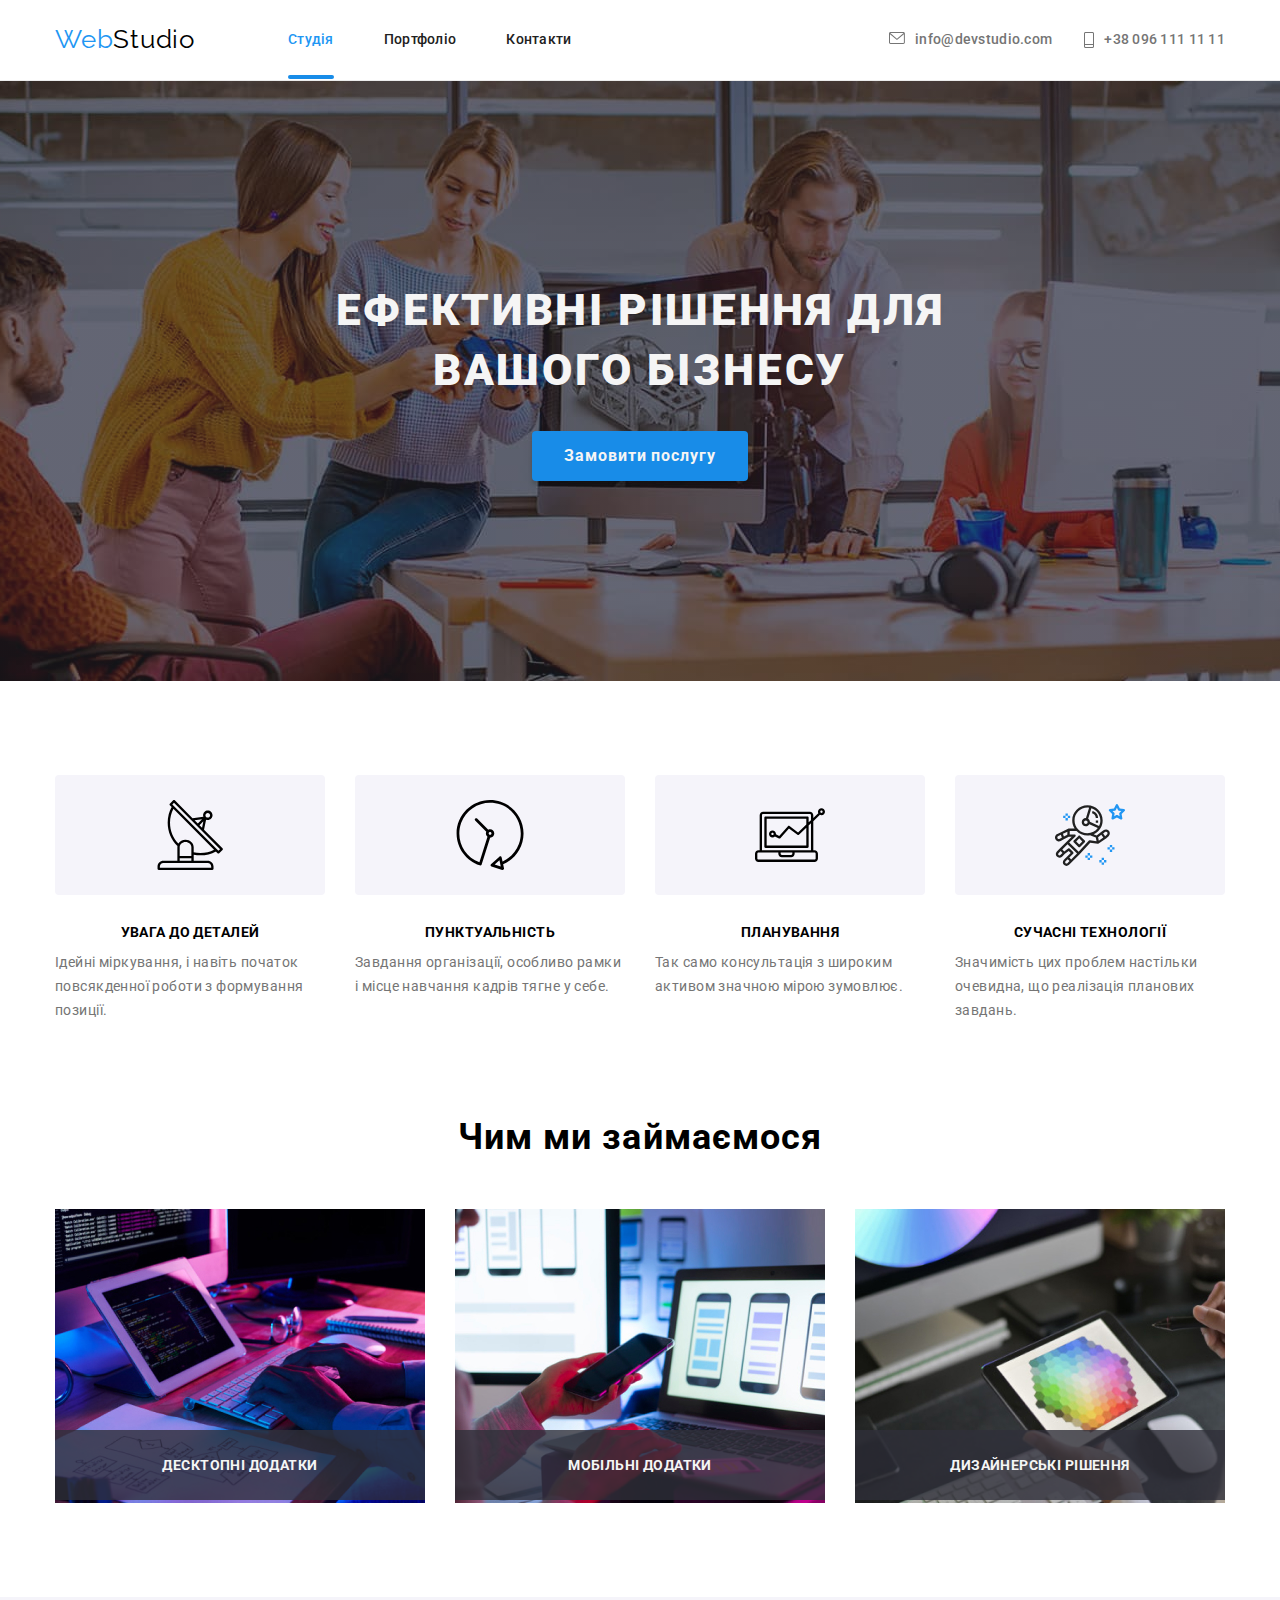
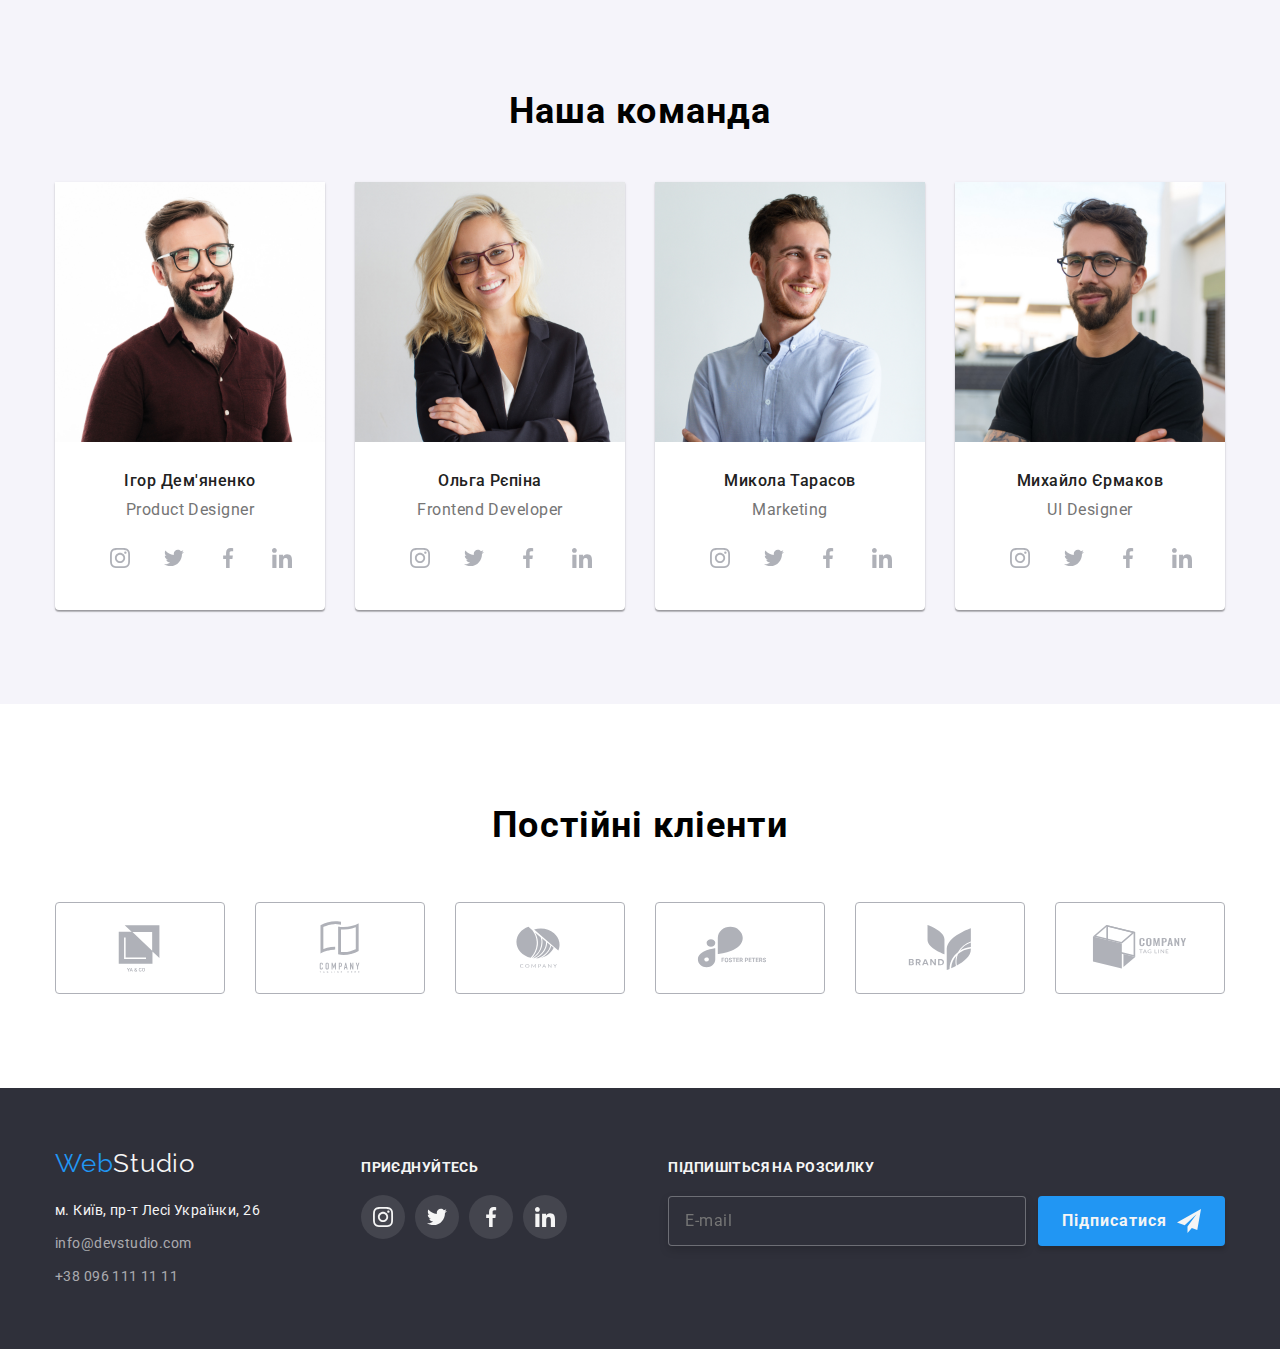
==== index.html @ 47a440df "6" ====
<!DOCTYPE html>
<html lang="en">
  <head>
    <meta charset="UTF-8"/>
    <meta http-equiv="X-UA-Compatible" content="IE=edge" />
    <meta name="viewport" content="width=device-width, initial-scale=1.0" />
    <title>Головна</title>
    <link rel="preconnect" href="https://fonts.googleapis.com" />
    <link rel="preconnect" href="https://fonts.gstatic.com" crossorigin />
    <link
      href="https://fonts.googleapis.com/css2?family=Raleway:wght@700&family=Roboto:wght@400;500;700;900&display=swap"
      rel="stylesheet"
    />
    <link
      rel="stylesheet"
      href="https://cdnjs.cloudflare.com/ajax/libs/modern-normalize/1.1.0/modern-normalize.min.css"
      integrity="sha512-wpPYUAdjBVSE4KJnH1VR1HeZfpl1ub8YT/NKx4PuQ5NmX2tKuGu6U/JRp5y+Y8XG2tV+wKQpNHVUX03MfMFn9Q=="
      crossorigin="anonymous"
      referrerpolicy="no-referrer"
    />
    <link rel="stylesheet" href="./css/main.min.css" />
  </head>
  <body>
    <!--Шапка сайта-->
    <header class="border">
      <div class="container page-header">
        <a href="#" class="logo">
          Web<span class="logo__span">Studio</span></a>          
        <!-- <nav>-->
          <ul class="site-nav">
            <li class="site-nav__item">
              <a class="site-nav__link site-nav__link--current" href="#">Студія</a>
            </li>
            <li class="site-nav__item">
              <a class="site-nav__link" href="./portfolio.html">Портфоліо</a>
            </li>
            <li class="site-nav__item">
              <a class="site-nav__link" href="#">Контакти</a></li>
          </ul>
        </nav> 
        <ul class="top-address">
          <li class="top-address__item ">
            <a class="top-address__link" href="mailto:info@devstudio.com">
              <svg class="top-icon" width="16" height="12">
                <use href="./img/symbol-defs.svg#icon-posht-icon"></use>
              </svg>
              info@devstudio.com</a
            >
          </li>
          <li class="top-address__item">
            <a class="top-address__link" href="tel:+380961111111">
              <svg class="top-icon" width="10" height="16">
                <use href="./img/symbol-defs.svg#icon-tel-icon"></use>
                </svg
              >+38 096 111 11 11</a>
          </li>
        </ul>
        <button type="button" class="menu-open-btn"
        data-menu-open>
          <svg class="mob__icon-open " width="40" height="40"> 
            <use  href="/img/symbol-defs.svg#icon-menu">              
            </use>            
          </svg>
        </button> 
      </div>      
        <div class="mob-menu visually-hidden" data-menu>
          <div class="container">
          <button type="button" class="menu-cross-btn" data-menu-close>
            <svg class="mob__icon-cross" width="40" height="40">
            <use href="/img/symbol-defs.svg#icon-cross">
              </use>
            </svg>
          </button>          
          <div class="mob-menu-top">
          <ul class="mob-menu__list">
            <li class="mob-menu__item">
              <a class="mob-menu__link" href="./index.html">Студія</a>
            </li>
            <li class="mob-menu__item">
              <a class="mob-menu__link" href="./portfolio.html">Портфоліо</a>
            </li>
            <li class="mob-menu__item">
              <a class="mob-menu__link" href="#">Контакти</a>
            </li>
          </ul>
          </div>
          <div class="mob-menu-bottom">
            <ul class="mob-contact">
            <li class="mob-menu__item">
              <a class="mob-menu__link mob-menu__link--accent" href="tel:+380961111111">+38 096 111 11 11</a>
            </li>
            <li class="mob-menu__item ">
              <a class="mob-menu__link mob-menu__link--smoll " href="mailto:info@devstudio.com">
                info@devstudio.com</a>
            </li>
          </ul>               
          <ul class="mob-soc">
            <li class="mob-soc__item">
              <a href="#" class="mob-soc__link">Instagram</a>
            </li>
            <li class="mob-soc__item">
              <a href="#" class="mob-soc__link">Twitter</a>
            </li>
            <li class="mob-soc__item">
              <a href="#" class="mob-soc__link">Facebook</a>
            </li>
            <li class="mob-soc__item">
              <a href="#" class="mob-soc__link">Linkedin</a>
            </li>
          </ul>
        </div> 
        </div>
      </div>      
    </header>
    <main>
      <!--Герой-->
      <section class="hero overlay">
        <!-- <div class="container"> -->
          <h1 class="hero__title">
            Ефективні рішення для <br />
            вашого бізнесу
          </h1>
          <button class="hero__btn" type="button" data-modal-open>
            Замовити послугу
          </button>
          <div class="backdrop is-hidden " data-modal>
            <div class="modal">
              <button class="modal__btn-close" data-modal-close>
                <svg class="modal__icon-close" width="18" height="18">
                  <use href="./img/symbol-defs.svg#icon-close"></use>
                </svg>
              </button>              
              <form class="form-order">
                <p class="form-order__text">Залиште свої дані, ми вам передзвонимо</p>
                  <div class="form-field"> 
                    <label for="name" class="form-field__label">Ім'я</label>
                    <div class="box-input">
                      <input type="text" class="form-field__input" name="name" id="name">
                      <svg class="form-field__icon" width="18" height="18">
                        <use href="./img/symbol-defs.svg#icon-person"></use>
                      </svg>
                    </div>
                  </div>
                  <div class="form-field">
                    <label for="tel" class="form-field__label">Телефон</label>
                    <div class="box-input">
                      <input type="text" class="form-field__input" name="tel" id="tel">
                      <svg class="form-field__icon" width="18" height="18">
                        <use href="./img/symbol-defs.svg#icon-phone"></use>
                      </svg>
                    </div>
                  </div>
                  <div class="form-field"> 
                      <label for="email" class="form-field__label">Пошта</label>
                    <div class="box-input">
                      <input type="text" class="form-field__input" name="email" id="email">
                      <svg class="form-field__icon" width="18" height="18">
                        <use href="./img/symbol-defs.svg#icon-email"></use>
                      </svg>
                    </div>
                  </div>
                  <div class="form-field comment">
                    <label for="comment" class="form-field__label">Комента</label>
                    <textarea name="comment" class="form-field__input"  id="comment" placeholder="Введіть текст"></textarea>                  
                  </div>                                             
                    <label class="form-order__checkbox-label">
                    <input type="checkbox" class="form-order__checkbox-input" name="accept" value="Погоджуюсь з розсилкою та приймаю Умови
                      договору"/>
                      <svg class="form-order__checkbox-icon" width="16" height="15">
                        <use href="./img/symbol-defs.svg#icon-check"></use>
                      </svg>
                      Погоджуюсь з розсилкою та приймаю 
                      <span><a class="form-order__terms" href="#">Умови
                        договору</a></span>
                    </label>                               
                    <button class="form-order__accept-btn" type="submit">Відправити</button>                
                
              </form>
             </div>
             </div>            
          <!-- </div>-->
      </section>
      <!--Особливості-->
      <section class="feature">
        <div class="container">
          <h2 class="visually-hidden">Особливості</h2>
          <ul class="feature__list">
            <li class="feature__item">
              <div class="feature-box">
                <svg class="feature__icon">
                  <use href="./img/symbol-defs.svg#icon-antena"></use>
                </svg>
              </div>
              <h3 class="feature__title">УВАГА ДО ДЕТАЛЕЙ</h3>
              <p class="feature__text">
                Ідейні міркування, і навіть початок повсякденної роботи з
                формування позиції.
              </p>
            </li>
            <li class="feature__item">
              <div class="feature-box">
                <svg class="feature__icon">
                  <use href="./img/symbol-defs.svg#icon-time-icon"></use>
                </svg>
              </div>
              <h3 class="feature__title">ПУНКТУАЛЬНІСТЬ</h3>
              <p class="feature__text">
                Завдання організації, особливо рамки і місце навчання кадрів
                тягне у себе.
              </p>
            </li>
            <li class="feature__item">
              <div class="feature-box">
                <svg class="feature__icon">
                  <use href="./img/symbol-defs.svg#icon-diagram-icon"></use>
                </svg>
              </div>
              <h3 class="feature__title">ПЛАНУВАННЯ</h3>
              <p class="feature__text">
                Так само консультація з широким активом значною мірою зумовлює.
              </p>
            </li>
            <li class="feature__item">
              <div class="feature-box">
                <svg class="feature__icon">
                  <use href="./img/symbol-defs.svg#icon-astronaut-icon"></use>
                </svg>
              </div>
              <h3 class="feature__title">СУЧАСНІ ТЕХНОЛОГІЇ</h3>
              <p class="feature__text">
                Значимість цих проблем настільки очевидна, що реалізація
                планових завдань.
              </p>
            </li>
          </ul>
        </div>
      </section>
      <!--Чим займаемося-->
      <section class="section">
        <div class="container">
          <h2 class="section__title">Чим ми займаємося</h2>
          <ul class="section__list">
            <li class="section__item">
              <a class="section__link" href="#">
                <img                  
                  src="./img/close-up.jpg"
                  alt="close-up"
                  width="370"
                />
                <p class="section__text">Десктопні додатки</p>
              </a>
            </li>
            <li class="section__item">
              <a class="section__link" href="#">
                <img
                  src="./img/web-ui-designers.jpg"
                  alt="web-ui-designers"
                  width="370"
                />
                <p class="section__text">Мобільні додатки</p>
              </a>
            </li>
            <li class="section__item">
              <a class="section__link" href="#">
                <img src="./img/artist-web.jpg" alt="artist-web" width="370" />
                <p class="section__text">Дизайнерські рішення</p>
              </a>
            </li>
          </ul>
        </div>
      </section>
      <!--Наша команда-->
      <section class="commands"> 
        <div class="container">
          <h2 class="commands__title">Наша команда</h2>
          <ul class="commands__list">
            <li class="command__items">
              <picture>
                <source
                srcset="./img/1200/photo-igor.jpg 1x,
              ./img/1200/igor1200-2x.jpg 2x"
              media="(min-width: 1200px)"
                />
                <source
                srcset="./img/768/igor768.jpg 1x,
              ./img/768/igor768-2x.jpg 2x"
              media="(min-width:768px)"
                />
                <source
                srcset="./img/480/igor480.jpg 1x,
              ./img/480/igor480-2x.jpg 2x"
              media="(min-width:480px)"
                />
            <img  
            src="./img/1200/photo-igor.jpg" 
                          alt="photo-igor" 
                          width="450" />
              </picture>              
              <h3 class="command__name">Ігор Дем'яненко</h3>
              <p class="command__profession">Product Designer</p>
              <ul class="command__list">
                <li class="command__item">
                  <a href="#" class="command__link">
                    <svg class="command__icon" width="20" height="20">
                      <use href="./img/symbol-defs.svg#icon-instagram"></use>
                    </svg>
                  </a>
                </li>
                <li class="command__item">
                  <a href="#" class="command__link">
                    <svg class="command__icon" width="20" height="20">
                      <use href="./img/symbol-defs.svg#icon-twitter"></use>
                    </svg>
                  </a>
                </li>
                <li class="command__item">
                  <a href="#" class="command__link">
                    <svg class="command__icon" width="20" height="20">
                      <use href="./img/symbol-defs.svg#icon-facebook"></use>
                    </svg>
                  </a>
                </li>
                <li class="command__item">
                  <a href="#" class="command__link">
                    <svg class="command__icon" width="20" height="20">
                      <use href="./img/symbol-defs.svg#icon-linkedin"></use>
                    </svg>
                  </a>
                </li>
              </ul>
            </li>
            <li class="command__items">
              <picture>
                <source 
                srcset="./img/1200/photo-olga.jpg 1x,
                            ./img/1200/olga1200-2x.jpg 2x" media="(min-width:1200px)" />
                <source srcset="./img/768/olga768.jpg 1x,
                            ./img/768/olga768-2x.jpg 2x" media="(min-width:768px)" />
                <source srcset="./img/480/olga480.jpg 1x,
                            ./img/480/olga480-2x.jpg 2x" media="(min-width:480px)" />
                <img        
                src="./img/1200/photo-olga.jpg" 
                            alt="photo-olga"
                  width="450" />
              </picture>              
              <h3 class="command__name">Ольга Рєпіна</h3>
              <p class="command__profession">Frontend Developer</p>
              <ul class="command__list">
                <li class="command__item">
                  <a href="#" class="command__link">
                    <svg class="command__icon" width="20" height="20">
                      <use href="./img/symbol-defs.svg#icon-instagram"></use>
                    </svg>
                  </a>
                </li>
                <li class="command__item">
                  <a href="#" class="command__link">
                    <svg class="command__icon" width="20" height="20">
                      <use href="./img/symbol-defs.svg#icon-twitter"></use>
                    </svg>
                  </a>
                </li>
                <li class="command__item">
                  <a href="#" class="command__link">
                    <svg class="command__icon" width="20" height="20">
                      <use href="./img/symbol-defs.svg#icon-facebook"></use>
                    </svg>
                  </a>
                </li>
                <li class="command__item">
                  <a href="#" class="command__link">
                    <svg class="command__icon" width="20" height="20">
                      <use href="./img/symbol-defs.svg#icon-linkedin"></use>
                    </svg>
                  </a>
                </li>
              </ul>
            </li>
            <li class="command__items">
              <picture>
                <source srcset="./img/1200/photo-mukola.jpg 1x,
                            ./img/1200/photo-mukola.jpg 2x" media="(min-width:1200px)" />
                <source srcset="./img/768/mikola768.jpg 1x,
                            ./img/768/mikola768-2x.jpg 2x" media="(min-width:768px)" />
                <source srcset="./img/480/mikola480.jpg 1x,
                            ./img/480/mikola480-2x.jpg 2x" media="(min-width:480px)" />
                <img  src="./img/1200/photo-mukola.jpg" 
                      alt="photo-mukola"
                      width="450" />
              </picture>             
              <h3 class="command__name">Микола Тарасов</h3>
              <p class="command__profession">Marketing</p>
              <ul class="command__list">
                <li class="command__item">
                  <a href="#" class="command__link">
                    <svg class="command__icon" width="20" height="20">
                      <use href="./img/symbol-defs.svg#icon-instagram"></use>
                    </svg>
                  </a>
                </li>
                <li class="command__item">
                  <a href="#" class="command__link">
                    <svg class="command__icon" width="20" height="20">
                      <use href="./img/symbol-defs.svg#icon-twitter"></use>
                    </svg>
                  </a>
                </li>
                <li class="command__item">
                  <a href="#" class="command__link">
                    <svg class="command__icon" width="20" height="20">
                      <use href="./img/symbol-defs.svg#icon-facebook"></use>
                    </svg>
                  </a>
                </li>
                <li class="command__item">
                  <a href="#" class="command__link">
                    <svg class="command__icon" width="20" height="20">
                      <use href="./img/symbol-defs.svg#icon-linkedin"></use>
                    </svg>
                  </a>
                </li>
              </ul>
            </li>
            <li class="command__items">
              <picture>
                <source srcset="./img/1200/photo-mihailo.jpg 1x,
                            ./img/1200/photo-mihailo.jpg 2x" media="(min-width:1200px)" />
                <source srcset="./img/768/miha768.jpg 1x,
                            ./img/768/miha768-2x.jpg 2x" media="(min-width:768px)" />
                <source srcset="./img/480/miha480.jpg 1x,
                            ./img/480/miha480-2x.jpg 2x" media="(min-width:480px)" />
                <img     src="./img/1200/photo-mihailo.jpg" 
                        alt="photo-mihailo"
                        width="450" />
              </picture>              
              <h3 class="command__name">Михайло Єрмаков</h3>
              <p class="command__profession">UI Designer</p>
              <ul class="command__list">
                <li class="command__item">
                  <a href="#" class="command__link">
                    <svg class="command__icon" width="20" height="20">
                      <use href="./img/symbol-defs.svg#icon-instagram"></use>
                    </svg>
                  </a>
                </li>
                <li class="command__item">
                  <a href="#" class="command__link">
                    <svg class="command__icon" width="20" height="20">
                      <use href="./img/symbol-defs.svg#icon-twitter"></use>
                    </svg>
                  </a>
                </li>
                <li class="command__item">
                  <a href="#" class="command__link">
                    <svg class="command__icon" width="20" height="20">
                      <use href="./img/symbol-defs.svg#icon-facebook"></use>
                    </svg>
                  </a>
                </li>
                <li class="command__item">
                  <a href="#" class="command__link">
                    <svg class="command__icon" width="20" height="20">
                      <use href="./img/symbol-defs.svg#icon-linkedin"></use>
                    </svg>
                  </a>
                </li>
              </ul>
            </li>
          </ul>
        </div>
      </section>
      <section class="clients"> 
        <h2 class="clients__title">Постійні кліенти</h2>
        <div class="container client__box">
          <ul class="client__list">
            <li class="client__item">
              <a class="client__link" href="#">
                <svg class="client__icon" width="106" height="60">
                  <use href="./img/symbol-defs.svg#icon-yo"></use>
                </svg>
              </a>
            </li>
            <li class="client__item">
              <a class="client__link" href="#">
                <svg class="client__icon" width="106" height="60">
                  <use href="./img/symbol-defs.svg#icon-company"></use>
                </svg>
              </a>
            </li>
            <li class="client__item">
              <a class="client__link" href="#">
                <svg class="client__icon" width="106" height="60">
                  <use href="./img/symbol-defs.svg#icon-comp"></use>
                </svg>
              </a>
            </li>
            <li class="client__item">
              <a class="client__link" href="#">
                <svg class="client__icon" width="106" height="60">
                  <use href="./img/symbol-defs.svg#icon-foster"></use>
                </svg>
              </a>
            </li>
            <li class="client__item">
              <a class="client__link" href="#">
                <svg class="client__icon" width="106" height="60">
                  <use href="./img/symbol-defs.svg#icon-brend"></use>
                </svg>
              </a>
            </li>
            <li class="client__item">
              <a class="client__link" href="#">
                <svg class="client__icon" width="106" height="60">
                  <use href="./img/symbol-defs.svg#icon-tag"></use>
                </svg>
              </a>
            </li>
          </ul>
        </div>
      </section> 
    </main>
    <!--Підвал-->
    <footer class="address-footer">
      <div class="container bottom-box">
        <div class="address-box">
          <a href="#" class="address-footer__logo">
            Web<span class="logo__span logo__span--invers">Studio</span></a
          >
          <address>
            <ul class="address">
              <li class="address__item-text">
                <a
                  class="address__link"
                  target="_blank"
                  href="https://goo.gl/maps/rWDVabsa2ufEebZV9"
                  >м. Київ, пр-т Лесі Українки, 26</a
                >
              </li>
              <li class="address__item">
                <a class="address__link" href="mailto:info@devstudio.com"
                  >info@devstudio.com</a
                >
              </li>
              <li class="address__item">
                <a class="address__link" href="tel:+380961111111">+38 096 111 11 11</a>
              </li>
            </ul>
          </address>
        </div>
        <div class="join">
          <h3 class="join__title">ПРИЄДНУЙТЕСЬ</h3>
          <ul class="join__list">
            <li class="join__item">
              <a href="#" class="join__link">
                <svg class="join__icon" wigth="20" height="20">
                  <use href="./img/symbol-defs.svg#icon-instagram"></use>
                </svg>
              </a>
            </li>
            <li class="join__item">
              <a href="#" class="join__link">
                <svg class="join__icon" wigth="20" height="20">
                  <use href="./img/symbol-defs.svg#icon-twitter"></use>
                </svg>
              </a>
            </li>
            <li class="join__item">
              <a href="#" class="join__link">
                <svg class="join__icon" wigth="20" height="20">
                  <use href="./img/symbol-defs.svg#icon-facebook"></use>
                </svg>
              </a>
            </li>
            <li class="join__item">
              <a href="#" class="join__link">
                <svg class="join__icon" wigth="20" height="20">
                  <use href="./img/symbol-defs.svg#icon-linkedin"></use>
                </svg>
              </a>
            </li>
          </ul>
        </div>
        <div class="subscribe">           
            <p class="subscribe__text">Підпишіться на розсилку</p>
            <form class="subscribe__form">
              <label for="mail"></label>
              <input class="subscribe__input" type="email" name="mail" id="mail" placeholder="E-mail">
              <button class="subscribe__btn-send" type="submit">Підписатися
                <svg class="subscribe__icon-send" wigth="24" height="24">
                  <use href="img/symbol-defs.svg#icon-send"></use>
                </svg>
              </button>            
          </form>
        </div>

      </div>
    </footer>    
    <script src="./js/modal.js"></script>
    <script src="./js/menu.js"></script>
  </body>
</html>
---- css/main.min.css ----
/*! modern-normalize v1.1.0 | MIT License | https://github.com/sindresorhus/modern-normalize */@import"https://fonts.googleapis.com/css2?family=Raleway:wght@700&family=Roboto:wght@400;500;700;900&display=swap";*,::before,::after{-webkit-box-sizing:border-box;box-sizing:border-box}html{line-height:1.15;-webkit-text-size-adjust:100%;-moz-tab-size:4;-o-tab-size:4;tab-size:4}body{margin:0;font-family:"Roboto",sans-serif,Helvetica,Arial,"Apple Color Emoji","Segoe UI Emoji"}hr{height:0;color:inherit}abbr[title]{-webkit-text-decoration:underline dotted;text-decoration:underline dotted}b,strong{font-weight:bolder}code,kbd,samp,pre{font-family:ui-monospace,SFMono-Regular,Consolas,"Liberation Mono",Menlo,monospace;font-size:1em}small{font-size:80%}sub,sup{font-size:75%;line-height:0;position:relative;vertical-align:baseline}sub{bottom:-0.25em}sup{top:-0.5em}table{text-indent:0;border-color:inherit}button,input,optgroup,select,textarea{font-family:inherit;font-size:100%;line-height:1.15;margin:0}button,select{text-transform:none}button,[type=button],[type=reset],[type=submit]{-webkit-appearance:button}::-moz-focus-inner{border-style:none;padding:0}:-moz-focusring{outline:1px dotted ButtonText}:-moz-ui-invalid{box-shadow:none}legend{padding:0}progress{vertical-align:baseline}::-webkit-inner-spin-button,::-webkit-outer-spin-button{height:auto}[type=search]{-webkit-appearance:textfield;outline-offset:-2px}::-webkit-search-decoration{-webkit-appearance:none}::-webkit-file-upload-button{-webkit-appearance:button;font:inherit}summary{display:list-item}h1,h2,h3,h4,h5,h6,p{margin-top:0;margin-bottom:0}a{text-decoration:none;color:currentColor}ul,ol{margin:0;padding-left:0;list-style:none}button{cursor:pointer;border-color:var(--accent-color)}body{font-family:"Roboto",sans-serif;font-style:normal;color:var(--title-text-color)}img{display:block;max-width:100%;margin:auto}address{font-style:normal}.no-scroll{overflow:hidden}.page-header{display:-webkit-box;display:-ms-flexbox;display:flex;-webkit-box-align:center;-ms-flex-align:center;align-items:center}.menu-open-btn{display:block;margin-left:auto;background-color:rgba(0,0,0,0);border:none;background-color:#fff}@media screen and (min-width: 768px)and (max-width: 3000px){.menu-open-btn{position:absolute;white-space:nowrap;width:1px;height:1px;overflow:hidden;border:0;padding:0;clip:rect(0 0 0 0);-webkit-clip-path:inset(50%);clip-path:inset(50%);margin:-1px}}.mob-menu{position:fixed;top:0;background-color:#f5f5f5;width:100vw;height:100vh;z-index:1;padding-top:10px;padding-bottom:10px}.mob-menu>.container{height:100%;display:-webkit-box;display:-ms-flexbox;display:flex;-webkit-box-orient:vertical;-webkit-box-direction:normal;-ms-flex-direction:column;flex-direction:column;-webkit-box-pack:justify;-ms-flex-pack:justify;justify-content:space-between;overflow:auto}@media screen and (min-width: 767px){.mob-menu{display:none}}.menu-open-btn{display:block;background-color:#fff}.menu-open-btn:hover,.menu-open-btn:focus{border-color:#f5f5f5;-webkit-transition:opacity backgraund-color 250ms cubic-bezier(0.4, 0, 0.2, 1);transition:opacity backgraund-color 250ms cubic-bezier(0.4, 0, 0.2, 1)}.mob__icon-open{fill:#212121}.menu-cross-btn{display:block;margin-left:auto;background-color:rgba(0,0,0,0);border:none}.menu-cross-btn:hover,.menu-cross-btn:focus{border-color:#2196f3;-webkit-transition:250ms cubic-bezier(0.4, 0, 0.2, 1);transition:250ms cubic-bezier(0.4, 0, 0.2, 1)}.menu-cross-btn:hover .mob__icon-cross,.menu-cross-btn:focus .mob__icon-cross{fill:#2196f3;-webkit-transition:250ms cubic-bezier(0.4, 0, 0.2, 1);transition:250ms cubic-bezier(0.4, 0, 0.2, 1)}.mob__icon-cross{fill:#212121}.mob-menu__list{padding-left:25px}.mob-menu__item:not(:last-child){margin-bottom:32px}.mob-menu__link{font-weight:700;font-size:40px;line-height:1.17;letter-spacing:.02em;color:#212121;-webkit-transition:250ms cubic-bezier(0.4, 0, 0.2, 1);transition:250ms cubic-bezier(0.4, 0, 0.2, 1)}.mob-menu__link:hover,.mob-menu__link:focus{color:#2196f3;-webkit-transition:250ms cubic-bezier(0.4, 0, 0.2, 1);transition:250ms cubic-bezier(0.4, 0, 0.2, 1)}.mob-menu__link--accent{font-weight:normal;color:#2196f3}.mob-menu__link--smoll{font-size:24px;line-height:1.16;letter-spacing:.02em;color:#757575}.mob-contact{padding-left:25px}.mob-soc{display:-webkit-box;display:-ms-flexbox;display:flex;-webkit-box-pack:start;-ms-flex-pack:start;justify-content:start;padding-top:64px;padding-left:25px}.mob-soc__item:not(:last-child){padding-right:10px;border-right:1px solid rgba(33,33,33,.2)}.mob-soc__item:not(:first-child){padding-left:10px}.mob-soc__link{position:relative;font-size:18px;line-height:1.22;letter-spacing:.02em;color:#2196f3;-webkit-transition:250ms cubic-bezier(0.4, 0, 0.2, 1);transition:250ms cubic-bezier(0.4, 0, 0.2, 1)}.logo{margin-right:93px;padding-top:24px;padding-bottom:25px;font-family:"Raleway",sans-serif;font-size:26px;line-height:1.19;letter-spacing:.03em;text-decoration:none;color:#2196f3}.logo__span{color:#000}.logo__span--invers{color:#f5f5f5}.site-nav{display:none;margin:0;font-weight:500;font-size:14px;line-height:1.14;letter-spacing:.02em;cursor:pointer}@media screen and (min-width: 768px){.site-nav{display:-webkit-box;display:-ms-flexbox;display:flex}}.site-nav__item:not(:last-child){margin-right:50px}.site-nav,.site-nav__link{text-decoration:none;list-style:none;padding:32px 0;color:#212121}.site-nav:hover,.site-nav:focus,.site-nav__link:hover,.site-nav__link:focus{color:#2196f3}.site-nav__link--current{position:relative;color:#2196f3;-webkit-transition-property:background-color;transition-property:background-color;-webkit-transition-duration:250ms;transition-duration:250ms}.site-nav__link--current::after{content:"";position:absolute;display:block;left:0;bottom:0;width:100%;height:4px;background-size:cover;background-color:#188ce8;border-radius:2px;-webkit-transform:scaleX(1);transform:scaleX(1);-webkit-transition:250ms 250ms cubic-bezier(0.4, 0, 0.2, 1);transition:250ms 250ms cubic-bezier(0.4, 0, 0.2, 1)}.site-nav__link--current:hover::after{-webkit-transform:scaleX(1);transform:scaleX(1)}.top-address{display:none;margin-left:auto;margin-top:0;margin-bottom:0;padding-left:0;-webkit-box-align:center;-ms-flex-align:center;align-items:center;-webkit-box-pack:center;-ms-flex-pack:center;justify-content:center;font-weight:500;font-size:12px;line-height:1.14;letter-spacing:.02em;list-style:none}@media screen and (min-width: 768px){.top-address{display:-webkit-box;display:-ms-flexbox;display:flex;-webkit-box-orient:vertical;-webkit-box-direction:normal;-ms-flex-direction:column;flex-direction:column;-webkit-box-align:stretch;-ms-flex-align:stretch;align-items:stretch;margin-left:auto}}@media screen and (min-width: 1200px){.top-address{-webkit-box-orient:horizontal;-webkit-box-direction:normal;-ms-flex-direction:row;flex-direction:row;font-size:14px}}.top-address__item{padding:32px 0}@media screen and (min-width: 768px){.top-address__item{display:-webkit-box;display:-ms-flexbox;display:flex;padding:10px}}@media screen and (min-width: 1200px){.top-address__item{padding:32px 0}}.top-address__item:not(:last-child){margin-right:50px}@media screen and (min-width: 768px){.top-address__item:not(:last-child){margin:0}}@media screen and (min-width: 1200px){.top-address__item:not(:last-child){margin-right:32px}}.top-address__link{display:-webkit-box;display:-ms-flexbox;display:flex;color:#757575;text-decoration:none;-webkit-transition-property:background-color;transition-property:background-color;-webkit-transition-duration:250ms;transition-duration:250ms}.top-address__link:hover,.top-address__link:focus{color:#2196f3}.top-address__link:hover .top-icon,.top-address__link:focus .top-icon{fill:#2196f3}.top-icon{margin-right:10px;fill:#757575}.container{margin:0 auto;width:100%;padding:0 15px}@media screen and (min-width: 480px){.container{width:480px}}@media screen and (min-width: 768px){.container{width:768px}}@media screen and (min-width: 1200px){.container{width:1200px}}.border{margin:auto;border-bottom:1px solid #ececec}.hero{text-align:center;padding:118px 0;width:100%}@media screen and (min-width: 1200px){.hero{padding:200px 0}}.hero .hero__title{padding:0;margin-bottom:30px;font-weight:900;font-size:26px;line-height:1.61;letter-spacing:.06em;text-transform:uppercase;color:#f5f5f5}@media screen and (min-width: 1200px){.hero .hero__title{font-size:44px;line-height:1.36}}.hero .hero__btn{padding:10px 24px;font-weight:700;font-size:16px;line-height:1.88;text-align:center;letter-spacing:.06em;color:#f5f5f5;border-color:#2196f3;background-color:#188ce8;-webkit-box-shadow:0px 4px 4px rgba(0,0,0,.15);box-shadow:0px 4px 4px rgba(0,0,0,.15);border-radius:4px;border:none;-webkit-transition:background-color 250ms cubic-bezier(0.4, 0, 0.2, 1);transition:background-color 250ms cubic-bezier(0.4, 0, 0.2, 1)}@media screen and (min-width: 1200px){.hero .hero__btn{padding:10px 32px}}.hero .hero__btn:hover,.hero .hero__btn:focus{background-color:#2196f3;-webkit-transition:250ms cubic-bezier(0.4, 0, 0.2, 1);transition:250ms cubic-bezier(0.4, 0, 0.2, 1)}.hero .hero__btn:active{background-color:#f5f5f5;color:#188ce8;-webkit-transition:250ms cubic-bezier(0.4, 0, 0.2, 1);transition:250ms cubic-bezier(0.4, 0, 0.2, 1)}.backdrop{position:fixed;top:0;left:0;width:100%;height:100%;background-color:rgba(0,0,0,.2);opacity:1;-webkit-transition:opacity 250ms cubic-bezier(0.4, 0, 0.2, 1);transition:opacity 250ms cubic-bezier(0.4, 0, 0.2, 1);z-index:1}.backdrop.is-hidden{visibility:visible;opacity:0;pointer-events:none}.backdrop.is-hidden .modal{-webkit-transform:translate(-50%, -50%) scale(0.9);transform:translate(-50%, -50%) scale(0.9)}.modal{position:absolute;display:-webkit-box;display:-ms-flexbox;display:flex;-webkit-box-pack:center;-ms-flex-pack:center;justify-content:center;top:50%;left:50%;min-height:400px;padding:40px;background-color:#fff;-webkit-box-shadow:0px 1px 3px rgba(0,0,0,.12),0px 1px 1px rgba(0,0,0,.14),0px 2px 1px rgba(0,0,0,.2);box-shadow:0px 1px 3px rgba(0,0,0,.12),0px 1px 1px rgba(0,0,0,.14),0px 2px 1px rgba(0,0,0,.2);border-radius:4px;-webkit-transform:translate(-50%, -50%) scale(1);transform:translate(-50%, -50%) scale(1);-webkit-transition:250ms cubic-bezier(0.4, 0, 0.2, 1);transition:250ms cubic-bezier(0.4, 0, 0.2, 1)}.modal__btn-close{position:absolute;top:0;right:0;display:-webkit-box;display:-ms-flexbox;display:flex;-webkit-box-align:center;-ms-flex-align:center;align-items:center;width:30px;height:30px;margin:8px;background-color:#fff;border:1px solid rgba(0,0,0,.1);border-radius:50%;-webkit-transition:250ms cubic-bezier(0.4, 0, 0.2, 1);transition:250ms cubic-bezier(0.4, 0, 0.2, 1)}.modal__btn-close:hover,.modal__btn-close:focus{border-color:#2196f3;-webkit-transition:opacity background-color 250ms cubic-bezier(0.4, 0, 0.2, 1);transition:opacity background-color 250ms cubic-bezier(0.4, 0, 0.2, 1)}.modal__btn-close:hover .modal__icon-close,.modal__btn-close:focus .modal__icon-close{fill:#2196f3;-webkit-transition:250ms cubic-bezier(0.4, 0, 0.2, 1);transition:250ms cubic-bezier(0.4, 0, 0.2, 1)}.modal__icon-close{fill:#212121}.overlay{max-width:1600px;height:400px;margin-left:auto;margin-right:auto;content:"";background-image:-webkit-gradient(linear, left top, left bottom, from(rgba(47, 48, 58, 0.4)), to(rgba(47, 48, 58, 0.4))),url(../img/480/overlay480.jpg);background-image:linear-gradient(rgba(47, 48, 58, 0.4), rgba(47, 48, 58, 0.4)),url(../img/480/overlay480.jpg);background-repeat:no-repeat;background-size:cover;background-position:center}@media(min-device-pixel-ratio: 2),(-webkit-min-device-pixel-ratio: 2),(min-resolution: 192dpi),(min-resolution: 2dppx){.overlay{background-image:-webkit-gradient(linear, left top, left bottom, from(rgba(47, 48, 58, 0.4)), to(rgba(47, 48, 58, 0.4))),url(../img/480/overlay480-2x.jpg);background-image:linear-gradient(rgba(47, 48, 58, 0.4), rgba(47, 48, 58, 0.4)),url(../img/480/overlay480-2x.jpg)}}@media screen and (min-width: 768px){.overlay{background-image:-webkit-gradient(linear, left top, left bottom, from(rgba(47, 48, 58, 0.4)), to(rgba(47, 48, 58, 0.4))),url(../img/768/overlay768.jpg);background-image:linear-gradient(rgba(47, 48, 58, 0.4), rgba(47, 48, 58, 0.4)),url(../img/768/overlay768.jpg)}}@media screen and (min-width: 768px)and (min-device-pixel-ratio: 2),screen and (min-width: 768px)and (-webkit-min-device-pixel-ratio: 2),screen and (min-width: 768px)and (min-resolution: 192dpi),screen and (min-width: 768px)and (min-resolution: 2dppx){.overlay{background-image:-webkit-gradient(linear, left top, left bottom, from(rgba(47, 48, 58, 0.4)), to(rgba(47, 48, 58, 0.4))),url(../img/768/overlay768-2x.jpg);background-image:linear-gradient(rgba(47, 48, 58, 0.4), rgba(47, 48, 58, 0.4)),url(../img/768/overlay768-2x.jpg)}}@media screen and (min-width: 1200px){.overlay{height:600px;background-image:-webkit-gradient(linear, left top, left bottom, from(rgba(47, 48, 58, 0.4)), to(rgba(47, 48, 58, 0.4))),url(../img/1200/overlay.jpg);background-image:linear-gradient(rgba(47, 48, 58, 0.4), rgba(47, 48, 58, 0.4)),url(../img/1200/overlay.jpg)}}@media screen and (min-width: 1200px)and (min-device-pixel-ratio: 2),screen and (min-width: 1200px)and (-webkit-min-device-pixel-ratio: 2),screen and (min-width: 1200px)and (min-resolution: 192dpi),screen and (min-width: 1200px)and (min-resolution: 2dppx){.overlay{background-image:-webkit-gradient(linear, left top, left bottom, from(rgba(47, 48, 58, 0.4)), to(rgba(47, 48, 58, 0.4))),url(../img/1200/overlay2x.jpg);background-image:linear-gradient(rgba(47, 48, 58, 0.4), rgba(47, 48, 58, 0.4)),url(../img/1200/overlay2x.jpg)}}.form-order{min-width:370px}@media screen and (min-width: 1200px){.form-order{width:448px}}.form-order__text{font-weight:700;font-size:20px;line-height:1.15;text-align:center;letter-spacing:.03em;padding-bottom:12px;color:#212121}.form-field{display:-webkit-box;display:-ms-flexbox;display:flex;-webkit-box-orient:vertical;-webkit-box-direction:normal;-ms-flex-direction:column;flex-direction:column;-webkit-box-align:start;-ms-flex-align:start;align-items:start;margin-bottom:10px}.form-field::-webkit-input-placeholder{font-weight:400;font-size:12px;line-height:1.16;letter-spacing:.01em;color:rgba(117,117,117,.5)}.form-field::-moz-placeholder{font-weight:400;font-size:12px;line-height:1.16;letter-spacing:.01em;color:rgba(117,117,117,.5)}.form-field:-ms-input-placeholder{font-weight:400;font-size:12px;line-height:1.16;letter-spacing:.01em;color:rgba(117,117,117,.5)}.form-field::-ms-input-placeholder{font-weight:400;font-size:12px;line-height:1.16;letter-spacing:.01em;color:rgba(117,117,117,.5)}.form-field::placeholder{font-weight:400;font-size:12px;line-height:1.16;letter-spacing:.01em;color:rgba(117,117,117,.5)}.form-field__label{font-weight:400;font-size:12px;line-height:1.16;letter-spacing:.01em;margin-bottom:4px;color:#757575}.box-input{position:relative;width:100%}.form-field__input{min-width:370px;height:40px;padding-left:42px;outline:none;border:1px solid rgba(33,33,33,.2);border-radius:4px;color:#212121}@media screen and (min-width: 1200px){.form-field__input{min-width:448px}}.form-field__input:last-child{padding-left:16px;padding-top:12px}.form-field__input:focus,.form-field__input:hover{border-color:#188ce8;-webkit-transition:250ms cubic-bezier(0.4, 0, 0.2, 1);transition:250ms cubic-bezier(0.4, 0, 0.2, 1)}.form-field__icon{position:absolute;top:20%;left:12px;display:inline-block;-webkit-transform:translateY(20%);transform:translateY(20%)}.form-field__input:focus~.form-field__icon{fill:#2196f3}.comment{margin-bottom:20px}.comment textarea{min-width:370px;height:120px;border:1px solid rgba(33,33,33,.2);border-radius:4px;resize:none}@media screen and (min-width: 1200px){.comment textarea{min-width:448px}}.comment ::-webkit-input-placeholder{font-size:14px;line-height:1.17}.comment ::-moz-placeholder{font-size:14px;line-height:1.17}.comment :-ms-input-placeholder{font-size:14px;line-height:1.17}.comment ::-ms-input-placeholder{font-size:14px;line-height:1.17}.comment ::placeholder{font-size:14px;line-height:1.17}.form-order__checkbox-input{margin-left:12px;-webkit-appearance:none;-moz-appearance:none;appearance:none}.form-order__checkbox-input:checked~.form-order__checkbox-icon{background-color:#188ce8;border-radius:2px;background-image:url(../img/icon-check.svg);background-size:contain;background-repeat:no-repeat;background-position:bottom;background-origin:border-box;fill:#2196f3}.form-order__checkbox-input:focus~.form-order__checkbox-icon,.form-order__checkbox-input:hover~.form-order__checkbox-icon{fill:#2196f3;-webkit-transition:250ms cubic-bezier(0.4, 0, 0.2, 1);transition:250ms cubic-bezier(0.4, 0, 0.2, 1)}.form-order__checkbox-label{font-weight:400;font-size:12px;line-height:1.16;letter-spacing:.03em;color:#757575}@media screen and (min-width: 1200px){.form-order__checkbox-label{font-size:14px;line-height:1.71}}.form-order__accept-btn{min-width:200px;height:50px;font-weight:700;font-size:16px;line-height:1.87;letter-spacing:.06em;margin-top:30px;color:#f5f5f5;background:#188ce8;-webkit-box-shadow:0px 4px 4px rgba(0,0,0,.15);box-shadow:0px 4px 4px rgba(0,0,0,.15);border-radius:4px;border:none}.form-order__accept-btn:hover,.form-order__accept-btn:focus{background-color:#188ce8;-webkit-transition:250ms cubic-bezier(0.4, 0, 0.2, 1);transition:250ms cubic-bezier(0.4, 0, 0.2, 1)}.form-order__terms{text-decoration:underline;text-underline-offset:3px;color:#188ce8}.visually-hidden{position:absolute;white-space:nowrap;width:1px;height:1px;overflow:hidden;border:0;padding:0;clip:rect(0 0 0 0);-webkit-clip-path:inset(50%);clip-path:inset(50%);margin:-1px}.feature{padding:60px 0}@media screen and (min-width: 1200px){.feature{padding-top:94px;padding-bottom:94px}}.feature__list{display:-webkit-box;display:-ms-flexbox;display:flex;-ms-flex-wrap:wrap;flex-wrap:wrap;gap:30px}.feature__item{width:calc((100% - 0px)/1)}@media screen and (min-width: 768px){.feature__item{width:calc((100% - 30px)/2)}}@media screen and (min-width: 1200px){.feature__item{width:calc((100% - 90px)/4)}}.feature-box{display:-webkit-box;display:-ms-flexbox;display:flex;-webkit-box-pack:center;-ms-flex-pack:center;justify-content:center;-webkit-box-align:center;-ms-flex-align:center;align-items:center;height:120px;margin:0;background-color:#f5f4fa;border-radius:4px}.feature__icon{width:70px;height:70px}.feature__title{padding-top:30px;margin-bottom:10px;font-weight:700;font-size:14px;line-height:1.14;letter-spacing:.03em;text-transform:uppercase}@media screen and (min-width: 768px){.feature__title{text-align:center}}.feature__text{font-size:14px;line-height:1.71;letter-spacing:.03em;color:#757575}.section{padding-bottom:94px;padding-top:94px}@media screen and (max-width: 1199px){.section{position:absolute;white-space:nowrap;width:1px;height:1px;overflow:hidden;border:0;padding:0;clip:rect(0 0 0 0);-webkit-clip-path:inset(50%);clip-path:inset(50%);margin:-1px}}@media screen and (min-width: 1200px){.section{padding-top:0}}.section__list{display:-webkit-box;display:-ms-flexbox;display:flex;list-style:none;padding:0}.section__item:not(:last-child){margin-right:30px}.section__link{position:relative;display:block}.section__title{margin-bottom:50px;font-weight:700;font-size:36px;line-height:1.16;text-align:center;letter-spacing:.03em}.section__text{position:absolute;bottom:0;right:0;width:370px;height:70px;padding-top:27px;margin-bottom:3px;font-weight:700;font-size:14px;line-height:16px;text-align:center;letter-spacing:.03em;text-transform:uppercase;background:rgba(47,48,58,.8);color:#f5f5f5}.commands{background:#f5f4fa;padding:60px 0}@media screen and (min-width: 1200px){.commands{padding-bottom:94px;padding-top:94px}}.commands__title{margin-bottom:30px;font-weight:700;font-size:28px;line-height:1.17;text-align:center;letter-spacing:.03em}@media screen and (min-width: 1200px){.commands__title{margin-bottom:50px;font-size:36px;line-height:1.16}}.commands__list{display:-webkit-box;display:-ms-flexbox;display:flex;-ms-flex-wrap:wrap;flex-wrap:wrap;text-align:center;gap:30px}.command__items{background:#fff;-webkit-box-shadow:0px 1px 3px rgba(0,0,0,.12),0px 1px 1px rgba(0,0,0,.14),0px 2px 1px rgba(0,0,0,.2);box-shadow:0px 1px 3px rgba(0,0,0,.12),0px 1px 1px rgba(0,0,0,.14),0px 2px 1px rgba(0,0,0,.2);border-radius:0px 0px 4px 4px;width:calc((100% - 0px)/1)}@media screen and (min-width: 768px){.command__items{width:calc((100% - 30px)/2)}}@media screen and (min-width: 1200px){.command__items{width:calc((100% - 90px)/4)}}.command__list{display:-webkit-box;display:-ms-flexbox;display:flex;-webkit-box-pack:center;-ms-flex-pack:center;justify-content:center;-webkit-box-align:center;-ms-flex-align:center;align-items:center;margin-left:32px;margin-bottom:30px}.command__name{font-weight:500;font-size:16px;line-height:1.18;text-align:center;letter-spacing:.03em;margin-bottom:10px;padding-top:30px;color:#212121}.command__profession{font-size:16px;line-height:1.18;letter-spacing:.03em;text-align:center;margin-bottom:16px;color:#757575}.command__item{background-color:#fff}.command__link{width:44px;height:44px;border-radius:50%;display:-webkit-box;display:-ms-flexbox;display:flex;-webkit-box-align:center;-ms-flex-align:center;align-items:center;-webkit-box-pack:center;-ms-flex-pack:center;justify-content:center;margin-right:10px;color:#afb1b8;-webkit-transition-property:background-color;transition-property:background-color;-webkit-transition-duration:250ms;transition-duration:250ms}.command__link:hover,.command__link:focus{background-color:#2196f3;-webkit-transition:250ms cubic-bezier(0.4, 0, 0.2, 1);transition:250ms cubic-bezier(0.4, 0, 0.2, 1)}.command__link:hover .command__icon,.command__link:focus .command__icon{fill:#f5f5f5;-webkit-transition:250ms cubic-bezier(0.4, 0, 0.2, 1);transition:250ms cubic-bezier(0.4, 0, 0.2, 1)}.command__icon{fill:currentColor}.clients{padding:60px 0}@media screen and (min-width: 1200px){.clients{padding-top:94px;padding-bottom:94px}}.clients__title{font-weight:700;font-size:28px;line-height:1.17;text-align:center;letter-spacing:.03em;padding-bottom:30px}@media screen and (min-width: 1200px){.clients__title{font-size:36px;line-height:1.5;padding-bottom:50px}}.client__list{display:-webkit-box;display:-ms-flexbox;display:flex;-ms-flex-wrap:wrap;flex-wrap:wrap;-webkit-box-pack:center;-ms-flex-pack:center;justify-content:center;-webkit-box-align:center;-ms-flex-align:center;align-items:center;gap:30px}.client__item{height:92px;width:calc((100% - 30px)/2)}@media screen and (min-width: 768px){.client__item{width:calc((100% - 60px)/3);height:92px}}@media screen and (min-width: 1200px){.client__item{width:calc((100% - 150px)/6);height:92px}}.client__link{display:-webkit-box;display:-ms-flexbox;display:flex;-webkit-box-pack:center;-ms-flex-pack:center;justify-content:center;-webkit-box-align:center;-ms-flex-align:center;align-items:center;width:100%;height:100%;border:1px solid #afb1b8;border-radius:4px;-webkit-transition-property:background-color;transition-property:background-color;-webkit-transition-duration:250ms;transition-duration:250ms;min-height:92px}.client__link:hover,.client__link:focus{border:1px solid #2196f3;-webkit-transition:250ms cubic-bezier(0.4, 0, 0.2, 1);transition:250ms cubic-bezier(0.4, 0, 0.2, 1)}.client__link:hover .client__icon,.client__link:focus .client__icon{fill:#2196f3;-webkit-transition:250ms cubic-bezier(0.4, 0, 0.2, 1);transition:250ms cubic-bezier(0.4, 0, 0.2, 1)}.client__icon{fill:#afb1b8}.address-footer{margin:auto;padding:60px 0;background:#2f303a;display:-webkit-box;display:-ms-flexbox;display:flex}.address-box{text-align:center}@media screen and (min-width: 1200px){.address-box{text-align:start}}.address-footer__logo{font-family:"Raleway",sans-serif;font-size:26px;line-height:1.19;letter-spacing:.03em;text-decoration:none;color:#2196f3}.address{padding:0;padding-top:20px;list-style:none}@media screen and (min-width: 1200px){.address{-webkit-box-align:start;-ms-flex-align:start;align-items:start}}.address__item-text,.address__item:not(:last-child){margin-bottom:9px}.address__item-text .address__link{color:#f5f5f5}.address__link{font-style:normal;font-size:14px;line-height:1.71;letter-spacing:.03em;text-decoration:none;color:rgba(255,255,255,.6)}.bottom-box{display:-webkit-box;display:-ms-flexbox;display:flex;-webkit-box-orient:vertical;-webkit-box-direction:normal;-ms-flex-direction:column;flex-direction:column;-webkit-box-align:center;-ms-flex-align:center;align-items:center}@media screen and (min-width: 768px){.bottom-box{-webkit-box-orient:horizontal;-webkit-box-direction:normal;-ms-flex-direction:row;flex-direction:row;-ms-flex-wrap:wrap;flex-wrap:wrap;-webkit-box-align:baseline;-ms-flex-align:baseline;align-items:baseline;-webkit-box-pack:space-evenly;-ms-flex-pack:space-evenly;justify-content:space-evenly}}@media screen and (min-width: 1200px){.bottom-box{-webkit-box-pack:justify;-ms-flex-pack:justify;justify-content:space-between}}.join{margin:60px 0}@media screen and (min-width: 768px){.join{margin:0}}.join__title{margin-bottom:20px;font-weight:700;font-size:14px;line-height:16px;letter-spacing:.03em;text-align:center;text-transform:uppercase;color:#f5f5f5}@media screen and (min-width: 1200px){.join__title{display:-webkit-box;display:-ms-flexbox;display:flex}}.join__list{list-style:none;display:-webkit-box;display:-ms-flexbox;display:flex;padding:0;gap:10px}.join__link{width:44px;height:44px;border-radius:50%;background-color:rgba(255,255,255,.1);display:-webkit-box;display:-ms-flexbox;display:flex;-webkit-box-align:center;-ms-flex-align:center;align-items:center;-webkit-box-pack:center;-ms-flex-pack:center;justify-content:center;color:#f5f5f5;-webkit-transition-property:background-color;transition-property:background-color;-webkit-transition-duration:250ms;transition-duration:250ms}.join__link:hover,.join__link:focus{background-color:#2196f3}.join__icon{fill:currentColor}@media screen and (min-width: 768px){.subscribe{padding-top:60px}}@media screen and (min-width: 1200px){.subscribe{padding:0}}.subscribe__text{margin-bottom:20px;font-weight:700;font-size:14px;line-height:1.14;letter-spacing:.03em;text-align:center;text-transform:uppercase;color:#f5f5f5}@media screen and (min-width: 1200px){.subscribe__text{display:-webkit-box;display:-ms-flexbox;display:flex}}.subscribe__form{display:-webkit-box;display:-ms-flexbox;display:flex;-webkit-box-orient:vertical;-webkit-box-direction:normal;-ms-flex-direction:column;flex-direction:column;-webkit-box-align:center;-ms-flex-align:center;align-items:center}@media screen and (min-width: 1200px){.subscribe__form{-webkit-box-orient:horizontal;-webkit-box-direction:normal;-ms-flex-direction:row;flex-direction:row}}.subscribe__input{-webkit-box-align:center;-ms-flex-align:center;align-items:center;letter-spacing:.03em;width:100%;height:50px;font-weight:400;font-size:1.25;line-height:20px;padding-left:16px;background-color:#2f303a;color:rgba(255,255,255,.6);border:1px solid rgba(255,255,255,.3);-webkit-filter:drop-shadow(0px 4px 4px rgba(0, 0, 0, 0.15));filter:drop-shadow(0px 4px 4px rgba(0, 0, 0, 0.15));border-radius:4px}@media screen and (min-width: 480px){.subscribe__input{min-width:450px}}@media screen and (min-width: 1200px){.subscribe__input{min-width:358px;margin-right:12px}}.subscribe__btn-send{display:-webkit-box;display:-ms-flexbox;display:flex;-webkit-box-align:center;-ms-flex-align:center;align-items:center;-webkit-box-pack:center;-ms-flex-pack:center;justify-content:center;margin-top:20px;height:50px;font-weight:700;font-size:1.14;line-height:30px;letter-spacing:.06em;background-color:#2196f3;-webkit-box-shadow:0px 4px 4px rgba(0,0,0,.15);box-shadow:0px 4px 4px rgba(0,0,0,.15);border-radius:4px;color:#f5f5f5;border:none;padding:0 24px}@media screen and (min-width: 1200px){.subscribe__btn-send{padding:0 24px;margin-top:0}}.subscribe__btn-send:hover,.subscribe__btn-send:focus{background-color:#188ce8;-webkit-transition:250ms cubic-bezier(0.4, 0, 0.2, 1);transition:250ms cubic-bezier(0.4, 0, 0.2, 1)}.subscribe__icon-send{width:24px;height:24px;margin-left:10px;fill:#f5f5f5}.filter{padding-top:94px;padding-bottom:94px}.filter .list{display:-webkit-box;display:-ms-flexbox;display:flex;-webkit-box-pack:center;-ms-flex-pack:center;justify-content:center;margin-bottom:50px}.filter .list .item{padding:6px 22px;border:none;font-family:"Roboto",sans-serif;font-weight:500;font-size:16px;line-height:1.62;letter-spacing:.03em;background:#f5f4fa;border-radius:4px;-webkit-transition-property:background-color;transition-property:background-color;-webkit-transition-duration:250ms;transition-duration:250ms}.filter .list .items:not(:last-child){margin-right:8px}.list .item.current{border:none;padding:6px 25px;-webkit-box-shadow:0px 3px 1px rgba(0,0,0,.1),0px 1px 2px rgba(0,0,0,.08),0px 2px 2px rgba(0,0,0,.12);box-shadow:0px 3px 1px rgba(0,0,0,.1),0px 1px 2px rgba(0,0,0,.08),0px 2px 2px rgba(0,0,0,.12);border-radius:4px;background-color:#2196f3;color:#fff}.list .item:hover,.list .item:focus{background-color:#2196f3;color:#f5f5f5;-webkit-transition:250ms cubic-bezier(0.4, 0, 0.2, 1);transition:250ms cubic-bezier(0.4, 0, 0.2, 1)}.gallery-list{display:-webkit-box;display:-ms-flexbox;display:flex;-ms-flex-wrap:wrap;flex-wrap:wrap}.gallery-list .item{min-width:370px;margin-bottom:30px;margin-right:30px;background:#fff}.gallery-list .item:hover{-webkit-box-shadow:0px 1px 1px rgba(0,0,0,.12),0px 4px 4px rgba(0,0,0,.06),1px 4px 6px rgba(0,0,0,.16);box-shadow:0px 1px 1px rgba(0,0,0,.12),0px 4px 4px rgba(0,0,0,.06),1px 4px 6px rgba(0,0,0,.16);-webkit-transition:250ms cubic-bezier(0.4, 0, 0.2, 1);transition:250ms cubic-bezier(0.4, 0, 0.2, 1)}.gallery-list .item:nth-child(3n){margin-right:0px}.gallery-list .item:nth-last-child(-n+3){margin-bottom:0px}.card-text{width:370px;padding:20px 24px;border:1px solid #eee;border-top:none}.card-text .title{font-family:"Roboto",sans-serif;font-weight:700;font-size:18px;line-height:2;letter-spacing:.06em;color:#212121}.card-text .text{margin-top:4px;font-size:16px;line-height:1.88;letter-spacing:.03em;color:#757575}.overlay-text{display:-webkit-box;display:-ms-flexbox;display:flex;-webkit-box-pack:center;-ms-flex-pack:center;justify-content:center;-webkit-box-align:center;-ms-flex-align:center;align-items:center;padding:63px 24px;font-weight:400;font-size:18px;line-height:1.5;letter-spacing:.03em;color:#fff}.overlay-box{position:absolute;display:block;top:0;left:0;width:100%;height:100%;background:rgba(33,150,243,.9);-webkit-transform:translateY(101%);transform:translateY(101%);-webkit-transition:-webkit-transform 250ms cubic-bezier(0.4, 0, 0.2, 1);transition:-webkit-transform 250ms cubic-bezier(0.4, 0, 0.2, 1);transition:transform 250ms cubic-bezier(0.4, 0, 0.2, 1);transition:transform 250ms cubic-bezier(0.4, 0, 0.2, 1), -webkit-transform 250ms cubic-bezier(0.4, 0, 0.2, 1)}.gallery-list .link:hover .overlay-box,.gallery-list .link:focus .overlay-box{-webkit-transform:translateY(0%);transform:translateY(0%);-webkit-transition:250ms cubic-bezier(0.4, 0, 0.2, 1);transition:250ms cubic-bezier(0.4, 0, 0.2, 1)}.gallery-list-box{position:relative;overflow:hidden}/*# sourceMappingURL=main.min.css.map */
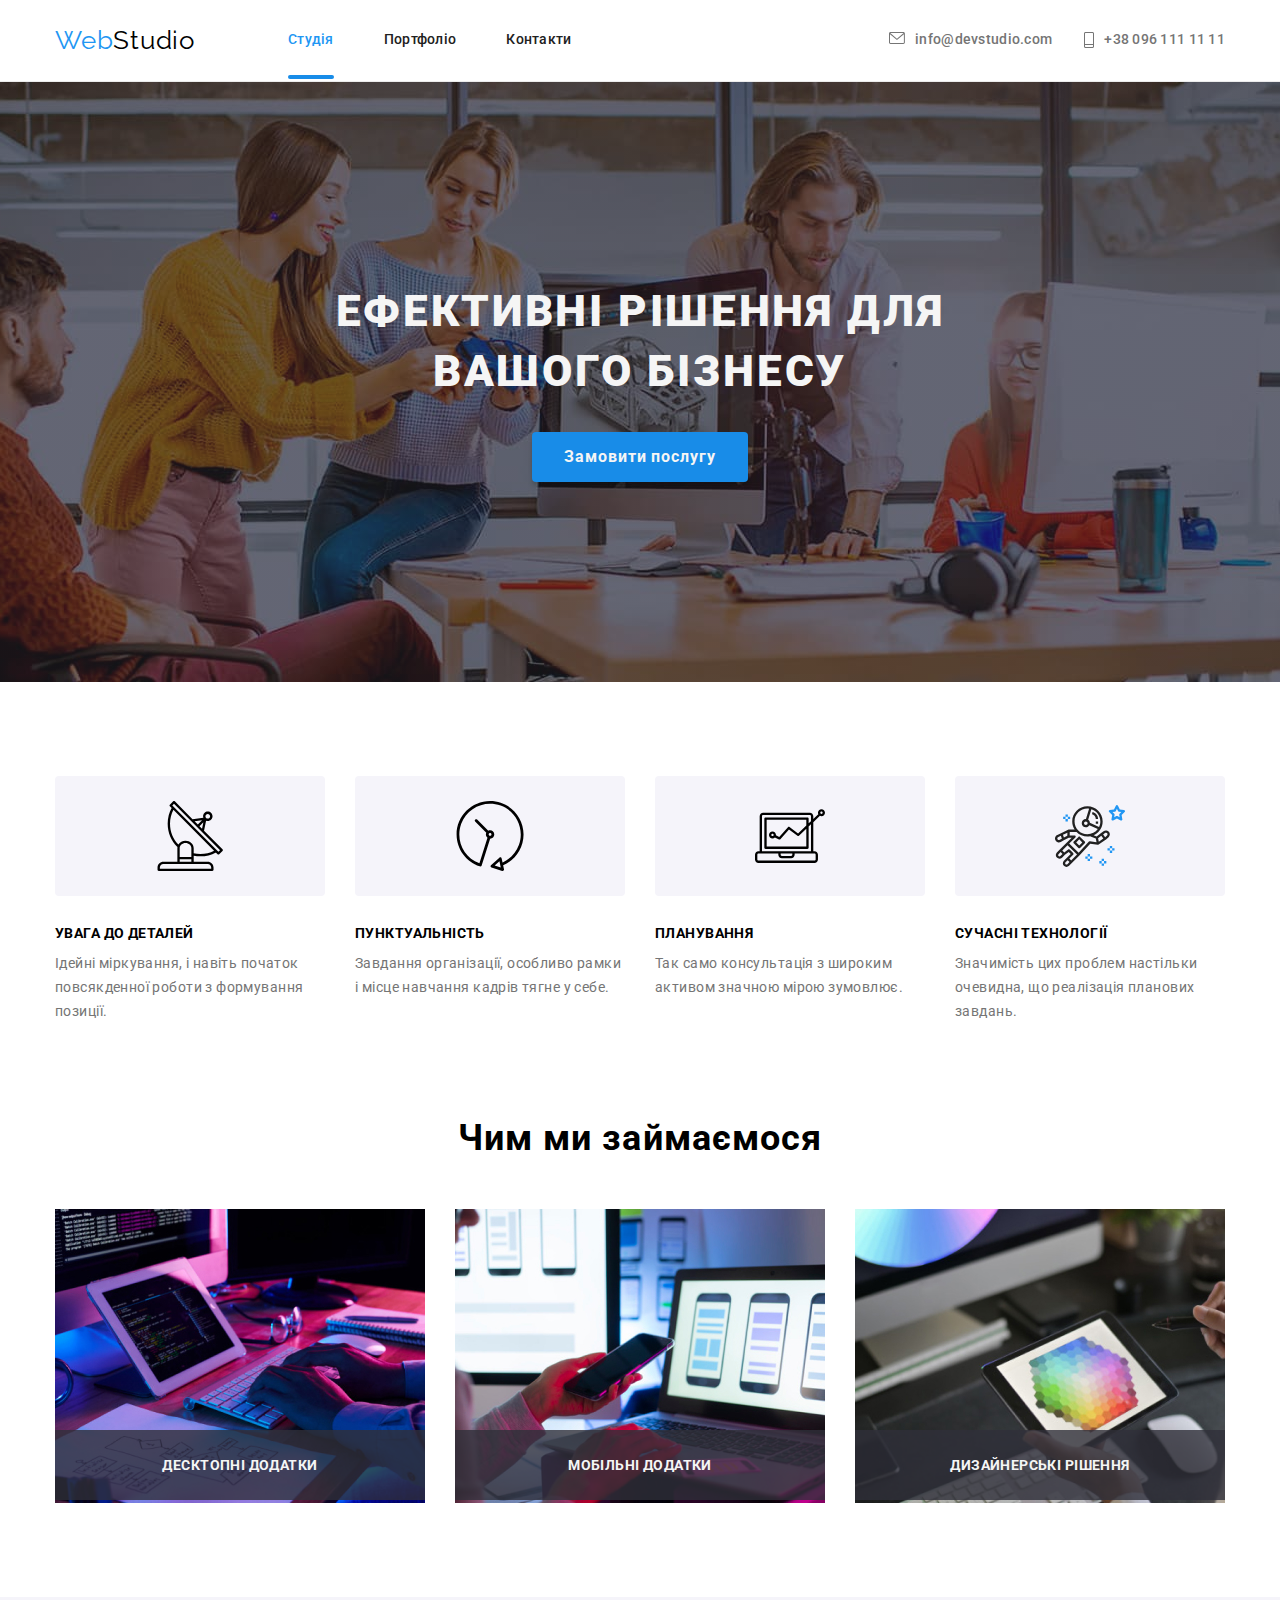
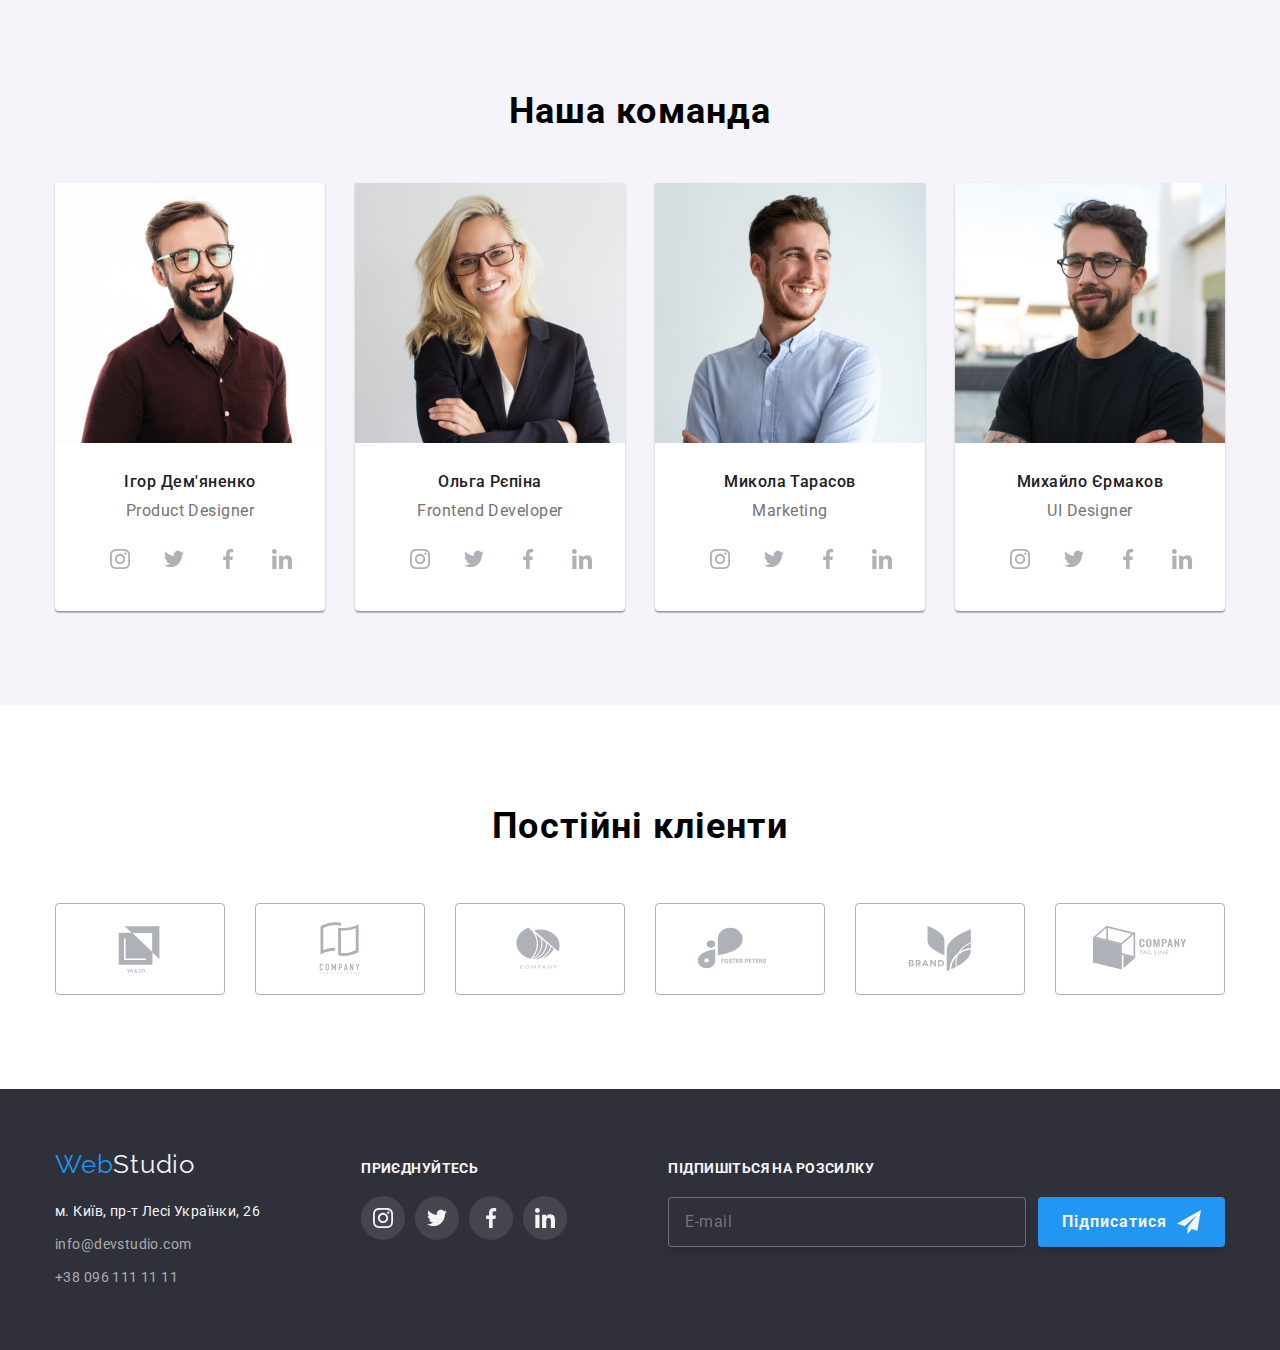
==== commit da7fb7c1: "port+filtr" ====
--- a/index.html
+++ b/index.html
@@ -26,7 +26,7 @@
       <div class="container page-header">
         <a href="#" class="logo">
           Web<span class="logo__span">Studio</span></a>          
-        <!-- <nav>-->
+        <nav>
           <ul class="site-nav">
             <li class="site-nav__item">
               <a class="site-nav__link site-nav__link--current" href="#">Студія</a>
@@ -58,20 +58,20 @@
         <button type="button" class="menu-open-btn"
         data-menu-open>
           <svg class="mob__icon-open " width="40" height="40"> 
-            <use  href="/img/symbol-defs.svg#icon-menu">              
+            <use  href="./img/symbol-defs.svg#icon-menu">              
             </use>            
           </svg>
         </button> 
       </div>      
         <div class="mob-menu visually-hidden" data-menu>
-          <div class="container">
-          <button type="button" class="menu-cross-btn" data-menu-close>
-            <svg class="mob__icon-cross" width="40" height="40">
-            <use href="/img/symbol-defs.svg#icon-cross">
-              </use>
-            </svg>
-          </button>          
-          <div class="mob-menu-top">
+          <div class="container"> 
+            <button type="button" class="menu-cross-btn" data-menu-close>
+              <svg class="mob__icon-cross" width="40" height="40">
+                <use href="./img/symbol-defs.svg#icon-cross">
+                </use>
+              </svg>
+            </button>
+          <div class="mob-menu-top">            
           <ul class="mob-menu__list">
             <li class="mob-menu__item">
               <a class="mob-menu__link" href="./index.html">Студія</a>
@@ -115,7 +115,7 @@
     <main>
       <!--Герой-->
       <section class="hero overlay">
-        <!-- <div class="container"> -->
+        <div class="container">
           <h1 class="hero__title">
             Ефективні рішення для <br />
             вашого бізнесу
--- a/css/main.min.css
+++ b/css/main.min.css
@@ -1 +1 @@
-/*! modern-normalize v1.1.0 | MIT License | https://github.com/sindresorhus/modern-normalize */@import"https://fonts.googleapis.com/css2?family=Raleway:wght@700&family=Roboto:wght@400;500;700;900&display=swap";*,::before,::after{-webkit-box-sizing:border-box;box-sizing:border-box}html{line-height:1.15;-webkit-text-size-adjust:100%;-moz-tab-size:4;-o-tab-size:4;tab-size:4}body{margin:0;font-family:"Roboto",sans-serif,Helvetica,Arial,"Apple Color Emoji","Segoe UI Emoji"}hr{height:0;color:inherit}abbr[title]{-webkit-text-decoration:underline dotted;text-decoration:underline dotted}b,strong{font-weight:bolder}code,kbd,samp,pre{font-family:ui-monospace,SFMono-Regular,Consolas,"Liberation Mono",Menlo,monospace;font-size:1em}small{font-size:80%}sub,sup{font-size:75%;line-height:0;position:relative;vertical-align:baseline}sub{bottom:-0.25em}sup{top:-0.5em}table{text-indent:0;border-color:inherit}button,input,optgroup,select,textarea{font-family:inherit;font-size:100%;line-height:1.15;margin:0}button,select{text-transform:none}button,[type=button],[type=reset],[type=submit]{-webkit-appearance:button}::-moz-focus-inner{border-style:none;padding:0}:-moz-focusring{outline:1px dotted ButtonText}:-moz-ui-invalid{box-shadow:none}legend{padding:0}progress{vertical-align:baseline}::-webkit-inner-spin-button,::-webkit-outer-spin-button{height:auto}[type=search]{-webkit-appearance:textfield;outline-offset:-2px}::-webkit-search-decoration{-webkit-appearance:none}::-webkit-file-upload-button{-webkit-appearance:button;font:inherit}summary{display:list-item}h1,h2,h3,h4,h5,h6,p{margin-top:0;margin-bottom:0}a{text-decoration:none;color:currentColor}ul,ol{margin:0;padding-left:0;list-style:none}button{cursor:pointer;border-color:var(--accent-color)}body{font-family:"Roboto",sans-serif;font-style:normal;color:var(--title-text-color)}img{display:block;max-width:100%;margin:auto}address{font-style:normal}.no-scroll{overflow:hidden}.page-header{display:-webkit-box;display:-ms-flexbox;display:flex;-webkit-box-align:center;-ms-flex-align:center;align-items:center}.menu-open-btn{display:block;margin-left:auto;background-color:rgba(0,0,0,0);border:none;background-color:#fff}@media screen and (min-width: 768px)and (max-width: 3000px){.menu-open-btn{position:absolute;white-space:nowrap;width:1px;height:1px;overflow:hidden;border:0;padding:0;clip:rect(0 0 0 0);-webkit-clip-path:inset(50%);clip-path:inset(50%);margin:-1px}}.mob-menu{position:fixed;top:0;background-color:#f5f5f5;width:100vw;height:100vh;z-index:1;padding-top:10px;padding-bottom:10px}.mob-menu>.container{height:100%;display:-webkit-box;display:-ms-flexbox;display:flex;-webkit-box-orient:vertical;-webkit-box-direction:normal;-ms-flex-direction:column;flex-direction:column;-webkit-box-pack:justify;-ms-flex-pack:justify;justify-content:space-between;overflow:auto}@media screen and (min-width: 767px){.mob-menu{display:none}}.menu-open-btn{display:block;background-color:#fff}.menu-open-btn:hover,.menu-open-btn:focus{border-color:#f5f5f5;-webkit-transition:opacity backgraund-color 250ms cubic-bezier(0.4, 0, 0.2, 1);transition:opacity backgraund-color 250ms cubic-bezier(0.4, 0, 0.2, 1)}.mob__icon-open{fill:#212121}.menu-cross-btn{display:block;margin-left:auto;background-color:rgba(0,0,0,0);border:none}.menu-cross-btn:hover,.menu-cross-btn:focus{border-color:#2196f3;-webkit-transition:250ms cubic-bezier(0.4, 0, 0.2, 1);transition:250ms cubic-bezier(0.4, 0, 0.2, 1)}.menu-cross-btn:hover .mob__icon-cross,.menu-cross-btn:focus .mob__icon-cross{fill:#2196f3;-webkit-transition:250ms cubic-bezier(0.4, 0, 0.2, 1);transition:250ms cubic-bezier(0.4, 0, 0.2, 1)}.mob__icon-cross{fill:#212121}.mob-menu__list{padding-left:25px}.mob-menu__item:not(:last-child){margin-bottom:32px}.mob-menu__link{font-weight:700;font-size:40px;line-height:1.17;letter-spacing:.02em;color:#212121;-webkit-transition:250ms cubic-bezier(0.4, 0, 0.2, 1);transition:250ms cubic-bezier(0.4, 0, 0.2, 1)}.mob-menu__link:hover,.mob-menu__link:focus{color:#2196f3;-webkit-transition:250ms cubic-bezier(0.4, 0, 0.2, 1);transition:250ms cubic-bezier(0.4, 0, 0.2, 1)}.mob-menu__link--accent{font-weight:normal;color:#2196f3}.mob-menu__link--smoll{font-size:24px;line-height:1.16;letter-spacing:.02em;color:#757575}.mob-contact{padding-left:25px}.mob-soc{display:-webkit-box;display:-ms-flexbox;display:flex;-webkit-box-pack:start;-ms-flex-pack:start;justify-content:start;padding-top:64px;padding-left:25px}.mob-soc__item:not(:last-child){padding-right:10px;border-right:1px solid rgba(33,33,33,.2)}.mob-soc__item:not(:first-child){padding-left:10px}.mob-soc__link{position:relative;font-size:18px;line-height:1.22;letter-spacing:.02em;color:#2196f3;-webkit-transition:250ms cubic-bezier(0.4, 0, 0.2, 1);transition:250ms cubic-bezier(0.4, 0, 0.2, 1)}.logo{margin-right:93px;padding-top:24px;padding-bottom:25px;font-family:"Raleway",sans-serif;font-size:26px;line-height:1.19;letter-spacing:.03em;text-decoration:none;color:#2196f3}.logo__span{color:#000}.logo__span--invers{color:#f5f5f5}.site-nav{display:none;margin:0;font-weight:500;font-size:14px;line-height:1.14;letter-spacing:.02em;cursor:pointer}@media screen and (min-width: 768px){.site-nav{display:-webkit-box;display:-ms-flexbox;display:flex}}.site-nav__item:not(:last-child){margin-right:50px}.site-nav,.site-nav__link{text-decoration:none;list-style:none;padding:32px 0;color:#212121}.site-nav:hover,.site-nav:focus,.site-nav__link:hover,.site-nav__link:focus{color:#2196f3}.site-nav__link--current{position:relative;color:#2196f3;-webkit-transition-property:background-color;transition-property:background-color;-webkit-transition-duration:250ms;transition-duration:250ms}.site-nav__link--current::after{content:"";position:absolute;display:block;left:0;bottom:0;width:100%;height:4px;background-size:cover;background-color:#188ce8;border-radius:2px;-webkit-transform:scaleX(1);transform:scaleX(1);-webkit-transition:250ms 250ms cubic-bezier(0.4, 0, 0.2, 1);transition:250ms 250ms cubic-bezier(0.4, 0, 0.2, 1)}.site-nav__link--current:hover::after{-webkit-transform:scaleX(1);transform:scaleX(1)}.top-address{display:none;margin-left:auto;margin-top:0;margin-bottom:0;padding-left:0;-webkit-box-align:center;-ms-flex-align:center;align-items:center;-webkit-box-pack:center;-ms-flex-pack:center;justify-content:center;font-weight:500;font-size:12px;line-height:1.14;letter-spacing:.02em;list-style:none}@media screen and (min-width: 768px){.top-address{display:-webkit-box;display:-ms-flexbox;display:flex;-webkit-box-orient:vertical;-webkit-box-direction:normal;-ms-flex-direction:column;flex-direction:column;-webkit-box-align:stretch;-ms-flex-align:stretch;align-items:stretch;margin-left:auto}}@media screen and (min-width: 1200px){.top-address{-webkit-box-orient:horizontal;-webkit-box-direction:normal;-ms-flex-direction:row;flex-direction:row;font-size:14px}}.top-address__item{padding:32px 0}@media screen and (min-width: 768px){.top-address__item{display:-webkit-box;display:-ms-flexbox;display:flex;padding:10px}}@media screen and (min-width: 1200px){.top-address__item{padding:32px 0}}.top-address__item:not(:last-child){margin-right:50px}@media screen and (min-width: 768px){.top-address__item:not(:last-child){margin:0}}@media screen and (min-width: 1200px){.top-address__item:not(:last-child){margin-right:32px}}.top-address__link{display:-webkit-box;display:-ms-flexbox;display:flex;color:#757575;text-decoration:none;-webkit-transition-property:background-color;transition-property:background-color;-webkit-transition-duration:250ms;transition-duration:250ms}.top-address__link:hover,.top-address__link:focus{color:#2196f3}.top-address__link:hover .top-icon,.top-address__link:focus .top-icon{fill:#2196f3}.top-icon{margin-right:10px;fill:#757575}.container{margin:0 auto;width:100%;padding:0 15px}@media screen and (min-width: 480px){.container{width:480px}}@media screen and (min-width: 768px){.container{width:768px}}@media screen and (min-width: 1200px){.container{width:1200px}}.border{margin:auto;border-bottom:1px solid #ececec}.hero{text-align:center;padding:118px 0;width:100%}@media screen and (min-width: 1200px){.hero{padding:200px 0}}.hero .hero__title{padding:0;margin-bottom:30px;font-weight:900;font-size:26px;line-height:1.61;letter-spacing:.06em;text-transform:uppercase;color:#f5f5f5}@media screen and (min-width: 1200px){.hero .hero__title{font-size:44px;line-height:1.36}}.hero .hero__btn{padding:10px 24px;font-weight:700;font-size:16px;line-height:1.88;text-align:center;letter-spacing:.06em;color:#f5f5f5;border-color:#2196f3;background-color:#188ce8;-webkit-box-shadow:0px 4px 4px rgba(0,0,0,.15);box-shadow:0px 4px 4px rgba(0,0,0,.15);border-radius:4px;border:none;-webkit-transition:background-color 250ms cubic-bezier(0.4, 0, 0.2, 1);transition:background-color 250ms cubic-bezier(0.4, 0, 0.2, 1)}@media screen and (min-width: 1200px){.hero .hero__btn{padding:10px 32px}}.hero .hero__btn:hover,.hero .hero__btn:focus{background-color:#2196f3;-webkit-transition:250ms cubic-bezier(0.4, 0, 0.2, 1);transition:250ms cubic-bezier(0.4, 0, 0.2, 1)}.hero .hero__btn:active{background-color:#f5f5f5;color:#188ce8;-webkit-transition:250ms cubic-bezier(0.4, 0, 0.2, 1);transition:250ms cubic-bezier(0.4, 0, 0.2, 1)}.backdrop{position:fixed;top:0;left:0;width:100%;height:100%;background-color:rgba(0,0,0,.2);opacity:1;-webkit-transition:opacity 250ms cubic-bezier(0.4, 0, 0.2, 1);transition:opacity 250ms cubic-bezier(0.4, 0, 0.2, 1);z-index:1}.backdrop.is-hidden{visibility:visible;opacity:0;pointer-events:none}.backdrop.is-hidden .modal{-webkit-transform:translate(-50%, -50%) scale(0.9);transform:translate(-50%, -50%) scale(0.9)}.modal{position:absolute;display:-webkit-box;display:-ms-flexbox;display:flex;-webkit-box-pack:center;-ms-flex-pack:center;justify-content:center;top:50%;left:50%;min-height:400px;padding:40px;background-color:#fff;-webkit-box-shadow:0px 1px 3px rgba(0,0,0,.12),0px 1px 1px rgba(0,0,0,.14),0px 2px 1px rgba(0,0,0,.2);box-shadow:0px 1px 3px rgba(0,0,0,.12),0px 1px 1px rgba(0,0,0,.14),0px 2px 1px rgba(0,0,0,.2);border-radius:4px;-webkit-transform:translate(-50%, -50%) scale(1);transform:translate(-50%, -50%) scale(1);-webkit-transition:250ms cubic-bezier(0.4, 0, 0.2, 1);transition:250ms cubic-bezier(0.4, 0, 0.2, 1)}.modal__btn-close{position:absolute;top:0;right:0;display:-webkit-box;display:-ms-flexbox;display:flex;-webkit-box-align:center;-ms-flex-align:center;align-items:center;width:30px;height:30px;margin:8px;background-color:#fff;border:1px solid rgba(0,0,0,.1);border-radius:50%;-webkit-transition:250ms cubic-bezier(0.4, 0, 0.2, 1);transition:250ms cubic-bezier(0.4, 0, 0.2, 1)}.modal__btn-close:hover,.modal__btn-close:focus{border-color:#2196f3;-webkit-transition:opacity background-color 250ms cubic-bezier(0.4, 0, 0.2, 1);transition:opacity background-color 250ms cubic-bezier(0.4, 0, 0.2, 1)}.modal__btn-close:hover .modal__icon-close,.modal__btn-close:focus .modal__icon-close{fill:#2196f3;-webkit-transition:250ms cubic-bezier(0.4, 0, 0.2, 1);transition:250ms cubic-bezier(0.4, 0, 0.2, 1)}.modal__icon-close{fill:#212121}.overlay{max-width:1600px;height:400px;margin-left:auto;margin-right:auto;content:"";background-image:-webkit-gradient(linear, left top, left bottom, from(rgba(47, 48, 58, 0.4)), to(rgba(47, 48, 58, 0.4))),url(../img/480/overlay480.jpg);background-image:linear-gradient(rgba(47, 48, 58, 0.4), rgba(47, 48, 58, 0.4)),url(../img/480/overlay480.jpg);background-repeat:no-repeat;background-size:cover;background-position:center}@media(min-device-pixel-ratio: 2),(-webkit-min-device-pixel-ratio: 2),(min-resolution: 192dpi),(min-resolution: 2dppx){.overlay{background-image:-webkit-gradient(linear, left top, left bottom, from(rgba(47, 48, 58, 0.4)), to(rgba(47, 48, 58, 0.4))),url(../img/480/overlay480-2x.jpg);background-image:linear-gradient(rgba(47, 48, 58, 0.4), rgba(47, 48, 58, 0.4)),url(../img/480/overlay480-2x.jpg)}}@media screen and (min-width: 768px){.overlay{background-image:-webkit-gradient(linear, left top, left bottom, from(rgba(47, 48, 58, 0.4)), to(rgba(47, 48, 58, 0.4))),url(../img/768/overlay768.jpg);background-image:linear-gradient(rgba(47, 48, 58, 0.4), rgba(47, 48, 58, 0.4)),url(../img/768/overlay768.jpg)}}@media screen and (min-width: 768px)and (min-device-pixel-ratio: 2),screen and (min-width: 768px)and (-webkit-min-device-pixel-ratio: 2),screen and (min-width: 768px)and (min-resolution: 192dpi),screen and (min-width: 768px)and (min-resolution: 2dppx){.overlay{background-image:-webkit-gradient(linear, left top, left bottom, from(rgba(47, 48, 58, 0.4)), to(rgba(47, 48, 58, 0.4))),url(../img/768/overlay768-2x.jpg);background-image:linear-gradient(rgba(47, 48, 58, 0.4), rgba(47, 48, 58, 0.4)),url(../img/768/overlay768-2x.jpg)}}@media screen and (min-width: 1200px){.overlay{height:600px;background-image:-webkit-gradient(linear, left top, left bottom, from(rgba(47, 48, 58, 0.4)), to(rgba(47, 48, 58, 0.4))),url(../img/1200/overlay.jpg);background-image:linear-gradient(rgba(47, 48, 58, 0.4), rgba(47, 48, 58, 0.4)),url(../img/1200/overlay.jpg)}}@media screen and (min-width: 1200px)and (min-device-pixel-ratio: 2),screen and (min-width: 1200px)and (-webkit-min-device-pixel-ratio: 2),screen and (min-width: 1200px)and (min-resolution: 192dpi),screen and (min-width: 1200px)and (min-resolution: 2dppx){.overlay{background-image:-webkit-gradient(linear, left top, left bottom, from(rgba(47, 48, 58, 0.4)), to(rgba(47, 48, 58, 0.4))),url(../img/1200/overlay2x.jpg);background-image:linear-gradient(rgba(47, 48, 58, 0.4), rgba(47, 48, 58, 0.4)),url(../img/1200/overlay2x.jpg)}}.form-order{min-width:370px}@media screen and (min-width: 1200px){.form-order{width:448px}}.form-order__text{font-weight:700;font-size:20px;line-height:1.15;text-align:center;letter-spacing:.03em;padding-bottom:12px;color:#212121}.form-field{display:-webkit-box;display:-ms-flexbox;display:flex;-webkit-box-orient:vertical;-webkit-box-direction:normal;-ms-flex-direction:column;flex-direction:column;-webkit-box-align:start;-ms-flex-align:start;align-items:start;margin-bottom:10px}.form-field::-webkit-input-placeholder{font-weight:400;font-size:12px;line-height:1.16;letter-spacing:.01em;color:rgba(117,117,117,.5)}.form-field::-moz-placeholder{font-weight:400;font-size:12px;line-height:1.16;letter-spacing:.01em;color:rgba(117,117,117,.5)}.form-field:-ms-input-placeholder{font-weight:400;font-size:12px;line-height:1.16;letter-spacing:.01em;color:rgba(117,117,117,.5)}.form-field::-ms-input-placeholder{font-weight:400;font-size:12px;line-height:1.16;letter-spacing:.01em;color:rgba(117,117,117,.5)}.form-field::placeholder{font-weight:400;font-size:12px;line-height:1.16;letter-spacing:.01em;color:rgba(117,117,117,.5)}.form-field__label{font-weight:400;font-size:12px;line-height:1.16;letter-spacing:.01em;margin-bottom:4px;color:#757575}.box-input{position:relative;width:100%}.form-field__input{min-width:370px;height:40px;padding-left:42px;outline:none;border:1px solid rgba(33,33,33,.2);border-radius:4px;color:#212121}@media screen and (min-width: 1200px){.form-field__input{min-width:448px}}.form-field__input:last-child{padding-left:16px;padding-top:12px}.form-field__input:focus,.form-field__input:hover{border-color:#188ce8;-webkit-transition:250ms cubic-bezier(0.4, 0, 0.2, 1);transition:250ms cubic-bezier(0.4, 0, 0.2, 1)}.form-field__icon{position:absolute;top:20%;left:12px;display:inline-block;-webkit-transform:translateY(20%);transform:translateY(20%)}.form-field__input:focus~.form-field__icon{fill:#2196f3}.comment{margin-bottom:20px}.comment textarea{min-width:370px;height:120px;border:1px solid rgba(33,33,33,.2);border-radius:4px;resize:none}@media screen and (min-width: 1200px){.comment textarea{min-width:448px}}.comment ::-webkit-input-placeholder{font-size:14px;line-height:1.17}.comment ::-moz-placeholder{font-size:14px;line-height:1.17}.comment :-ms-input-placeholder{font-size:14px;line-height:1.17}.comment ::-ms-input-placeholder{font-size:14px;line-height:1.17}.comment ::placeholder{font-size:14px;line-height:1.17}.form-order__checkbox-input{margin-left:12px;-webkit-appearance:none;-moz-appearance:none;appearance:none}.form-order__checkbox-input:checked~.form-order__checkbox-icon{background-color:#188ce8;border-radius:2px;background-image:url(../img/icon-check.svg);background-size:contain;background-repeat:no-repeat;background-position:bottom;background-origin:border-box;fill:#2196f3}.form-order__checkbox-input:focus~.form-order__checkbox-icon,.form-order__checkbox-input:hover~.form-order__checkbox-icon{fill:#2196f3;-webkit-transition:250ms cubic-bezier(0.4, 0, 0.2, 1);transition:250ms cubic-bezier(0.4, 0, 0.2, 1)}.form-order__checkbox-label{font-weight:400;font-size:12px;line-height:1.16;letter-spacing:.03em;color:#757575}@media screen and (min-width: 1200px){.form-order__checkbox-label{font-size:14px;line-height:1.71}}.form-order__accept-btn{min-width:200px;height:50px;font-weight:700;font-size:16px;line-height:1.87;letter-spacing:.06em;margin-top:30px;color:#f5f5f5;background:#188ce8;-webkit-box-shadow:0px 4px 4px rgba(0,0,0,.15);box-shadow:0px 4px 4px rgba(0,0,0,.15);border-radius:4px;border:none}.form-order__accept-btn:hover,.form-order__accept-btn:focus{background-color:#188ce8;-webkit-transition:250ms cubic-bezier(0.4, 0, 0.2, 1);transition:250ms cubic-bezier(0.4, 0, 0.2, 1)}.form-order__terms{text-decoration:underline;text-underline-offset:3px;color:#188ce8}.visually-hidden{position:absolute;white-space:nowrap;width:1px;height:1px;overflow:hidden;border:0;padding:0;clip:rect(0 0 0 0);-webkit-clip-path:inset(50%);clip-path:inset(50%);margin:-1px}.feature{padding:60px 0}@media screen and (min-width: 1200px){.feature{padding-top:94px;padding-bottom:94px}}.feature__list{display:-webkit-box;display:-ms-flexbox;display:flex;-ms-flex-wrap:wrap;flex-wrap:wrap;gap:30px}.feature__item{width:calc((100% - 0px)/1)}@media screen and (min-width: 768px){.feature__item{width:calc((100% - 30px)/2)}}@media screen and (min-width: 1200px){.feature__item{width:calc((100% - 90px)/4)}}.feature-box{display:-webkit-box;display:-ms-flexbox;display:flex;-webkit-box-pack:center;-ms-flex-pack:center;justify-content:center;-webkit-box-align:center;-ms-flex-align:center;align-items:center;height:120px;margin:0;background-color:#f5f4fa;border-radius:4px}.feature__icon{width:70px;height:70px}.feature__title{padding-top:30px;margin-bottom:10px;font-weight:700;font-size:14px;line-height:1.14;letter-spacing:.03em;text-transform:uppercase}@media screen and (min-width: 768px){.feature__title{text-align:center}}.feature__text{font-size:14px;line-height:1.71;letter-spacing:.03em;color:#757575}.section{padding-bottom:94px;padding-top:94px}@media screen and (max-width: 1199px){.section{position:absolute;white-space:nowrap;width:1px;height:1px;overflow:hidden;border:0;padding:0;clip:rect(0 0 0 0);-webkit-clip-path:inset(50%);clip-path:inset(50%);margin:-1px}}@media screen and (min-width: 1200px){.section{padding-top:0}}.section__list{display:-webkit-box;display:-ms-flexbox;display:flex;list-style:none;padding:0}.section__item:not(:last-child){margin-right:30px}.section__link{position:relative;display:block}.section__title{margin-bottom:50px;font-weight:700;font-size:36px;line-height:1.16;text-align:center;letter-spacing:.03em}.section__text{position:absolute;bottom:0;right:0;width:370px;height:70px;padding-top:27px;margin-bottom:3px;font-weight:700;font-size:14px;line-height:16px;text-align:center;letter-spacing:.03em;text-transform:uppercase;background:rgba(47,48,58,.8);color:#f5f5f5}.commands{background:#f5f4fa;padding:60px 0}@media screen and (min-width: 1200px){.commands{padding-bottom:94px;padding-top:94px}}.commands__title{margin-bottom:30px;font-weight:700;font-size:28px;line-height:1.17;text-align:center;letter-spacing:.03em}@media screen and (min-width: 1200px){.commands__title{margin-bottom:50px;font-size:36px;line-height:1.16}}.commands__list{display:-webkit-box;display:-ms-flexbox;display:flex;-ms-flex-wrap:wrap;flex-wrap:wrap;text-align:center;gap:30px}.command__items{background:#fff;-webkit-box-shadow:0px 1px 3px rgba(0,0,0,.12),0px 1px 1px rgba(0,0,0,.14),0px 2px 1px rgba(0,0,0,.2);box-shadow:0px 1px 3px rgba(0,0,0,.12),0px 1px 1px rgba(0,0,0,.14),0px 2px 1px rgba(0,0,0,.2);border-radius:0px 0px 4px 4px;width:calc((100% - 0px)/1)}@media screen and (min-width: 768px){.command__items{width:calc((100% - 30px)/2)}}@media screen and (min-width: 1200px){.command__items{width:calc((100% - 90px)/4)}}.command__list{display:-webkit-box;display:-ms-flexbox;display:flex;-webkit-box-pack:center;-ms-flex-pack:center;justify-content:center;-webkit-box-align:center;-ms-flex-align:center;align-items:center;margin-left:32px;margin-bottom:30px}.command__name{font-weight:500;font-size:16px;line-height:1.18;text-align:center;letter-spacing:.03em;margin-bottom:10px;padding-top:30px;color:#212121}.command__profession{font-size:16px;line-height:1.18;letter-spacing:.03em;text-align:center;margin-bottom:16px;color:#757575}.command__item{background-color:#fff}.command__link{width:44px;height:44px;border-radius:50%;display:-webkit-box;display:-ms-flexbox;display:flex;-webkit-box-align:center;-ms-flex-align:center;align-items:center;-webkit-box-pack:center;-ms-flex-pack:center;justify-content:center;margin-right:10px;color:#afb1b8;-webkit-transition-property:background-color;transition-property:background-color;-webkit-transition-duration:250ms;transition-duration:250ms}.command__link:hover,.command__link:focus{background-color:#2196f3;-webkit-transition:250ms cubic-bezier(0.4, 0, 0.2, 1);transition:250ms cubic-bezier(0.4, 0, 0.2, 1)}.command__link:hover .command__icon,.command__link:focus .command__icon{fill:#f5f5f5;-webkit-transition:250ms cubic-bezier(0.4, 0, 0.2, 1);transition:250ms cubic-bezier(0.4, 0, 0.2, 1)}.command__icon{fill:currentColor}.clients{padding:60px 0}@media screen and (min-width: 1200px){.clients{padding-top:94px;padding-bottom:94px}}.clients__title{font-weight:700;font-size:28px;line-height:1.17;text-align:center;letter-spacing:.03em;padding-bottom:30px}@media screen and (min-width: 1200px){.clients__title{font-size:36px;line-height:1.5;padding-bottom:50px}}.client__list{display:-webkit-box;display:-ms-flexbox;display:flex;-ms-flex-wrap:wrap;flex-wrap:wrap;-webkit-box-pack:center;-ms-flex-pack:center;justify-content:center;-webkit-box-align:center;-ms-flex-align:center;align-items:center;gap:30px}.client__item{height:92px;width:calc((100% - 30px)/2)}@media screen and (min-width: 768px){.client__item{width:calc((100% - 60px)/3);height:92px}}@media screen and (min-width: 1200px){.client__item{width:calc((100% - 150px)/6);height:92px}}.client__link{display:-webkit-box;display:-ms-flexbox;display:flex;-webkit-box-pack:center;-ms-flex-pack:center;justify-content:center;-webkit-box-align:center;-ms-flex-align:center;align-items:center;width:100%;height:100%;border:1px solid #afb1b8;border-radius:4px;-webkit-transition-property:background-color;transition-property:background-color;-webkit-transition-duration:250ms;transition-duration:250ms;min-height:92px}.client__link:hover,.client__link:focus{border:1px solid #2196f3;-webkit-transition:250ms cubic-bezier(0.4, 0, 0.2, 1);transition:250ms cubic-bezier(0.4, 0, 0.2, 1)}.client__link:hover .client__icon,.client__link:focus .client__icon{fill:#2196f3;-webkit-transition:250ms cubic-bezier(0.4, 0, 0.2, 1);transition:250ms cubic-bezier(0.4, 0, 0.2, 1)}.client__icon{fill:#afb1b8}.address-footer{margin:auto;padding:60px 0;background:#2f303a;display:-webkit-box;display:-ms-flexbox;display:flex}.address-box{text-align:center}@media screen and (min-width: 1200px){.address-box{text-align:start}}.address-footer__logo{font-family:"Raleway",sans-serif;font-size:26px;line-height:1.19;letter-spacing:.03em;text-decoration:none;color:#2196f3}.address{padding:0;padding-top:20px;list-style:none}@media screen and (min-width: 1200px){.address{-webkit-box-align:start;-ms-flex-align:start;align-items:start}}.address__item-text,.address__item:not(:last-child){margin-bottom:9px}.address__item-text .address__link{color:#f5f5f5}.address__link{font-style:normal;font-size:14px;line-height:1.71;letter-spacing:.03em;text-decoration:none;color:rgba(255,255,255,.6)}.bottom-box{display:-webkit-box;display:-ms-flexbox;display:flex;-webkit-box-orient:vertical;-webkit-box-direction:normal;-ms-flex-direction:column;flex-direction:column;-webkit-box-align:center;-ms-flex-align:center;align-items:center}@media screen and (min-width: 768px){.bottom-box{-webkit-box-orient:horizontal;-webkit-box-direction:normal;-ms-flex-direction:row;flex-direction:row;-ms-flex-wrap:wrap;flex-wrap:wrap;-webkit-box-align:baseline;-ms-flex-align:baseline;align-items:baseline;-webkit-box-pack:space-evenly;-ms-flex-pack:space-evenly;justify-content:space-evenly}}@media screen and (min-width: 1200px){.bottom-box{-webkit-box-pack:justify;-ms-flex-pack:justify;justify-content:space-between}}.join{margin:60px 0}@media screen and (min-width: 768px){.join{margin:0}}.join__title{margin-bottom:20px;font-weight:700;font-size:14px;line-height:16px;letter-spacing:.03em;text-align:center;text-transform:uppercase;color:#f5f5f5}@media screen and (min-width: 1200px){.join__title{display:-webkit-box;display:-ms-flexbox;display:flex}}.join__list{list-style:none;display:-webkit-box;display:-ms-flexbox;display:flex;padding:0;gap:10px}.join__link{width:44px;height:44px;border-radius:50%;background-color:rgba(255,255,255,.1);display:-webkit-box;display:-ms-flexbox;display:flex;-webkit-box-align:center;-ms-flex-align:center;align-items:center;-webkit-box-pack:center;-ms-flex-pack:center;justify-content:center;color:#f5f5f5;-webkit-transition-property:background-color;transition-property:background-color;-webkit-transition-duration:250ms;transition-duration:250ms}.join__link:hover,.join__link:focus{background-color:#2196f3}.join__icon{fill:currentColor}@media screen and (min-width: 768px){.subscribe{padding-top:60px}}@media screen and (min-width: 1200px){.subscribe{padding:0}}.subscribe__text{margin-bottom:20px;font-weight:700;font-size:14px;line-height:1.14;letter-spacing:.03em;text-align:center;text-transform:uppercase;color:#f5f5f5}@media screen and (min-width: 1200px){.subscribe__text{display:-webkit-box;display:-ms-flexbox;display:flex}}.subscribe__form{display:-webkit-box;display:-ms-flexbox;display:flex;-webkit-box-orient:vertical;-webkit-box-direction:normal;-ms-flex-direction:column;flex-direction:column;-webkit-box-align:center;-ms-flex-align:center;align-items:center}@media screen and (min-width: 1200px){.subscribe__form{-webkit-box-orient:horizontal;-webkit-box-direction:normal;-ms-flex-direction:row;flex-direction:row}}.subscribe__input{-webkit-box-align:center;-ms-flex-align:center;align-items:center;letter-spacing:.03em;width:100%;height:50px;font-weight:400;font-size:1.25;line-height:20px;padding-left:16px;background-color:#2f303a;color:rgba(255,255,255,.6);border:1px solid rgba(255,255,255,.3);-webkit-filter:drop-shadow(0px 4px 4px rgba(0, 0, 0, 0.15));filter:drop-shadow(0px 4px 4px rgba(0, 0, 0, 0.15));border-radius:4px}@media screen and (min-width: 480px){.subscribe__input{min-width:450px}}@media screen and (min-width: 1200px){.subscribe__input{min-width:358px;margin-right:12px}}.subscribe__btn-send{display:-webkit-box;display:-ms-flexbox;display:flex;-webkit-box-align:center;-ms-flex-align:center;align-items:center;-webkit-box-pack:center;-ms-flex-pack:center;justify-content:center;margin-top:20px;height:50px;font-weight:700;font-size:1.14;line-height:30px;letter-spacing:.06em;background-color:#2196f3;-webkit-box-shadow:0px 4px 4px rgba(0,0,0,.15);box-shadow:0px 4px 4px rgba(0,0,0,.15);border-radius:4px;color:#f5f5f5;border:none;padding:0 24px}@media screen and (min-width: 1200px){.subscribe__btn-send{padding:0 24px;margin-top:0}}.subscribe__btn-send:hover,.subscribe__btn-send:focus{background-color:#188ce8;-webkit-transition:250ms cubic-bezier(0.4, 0, 0.2, 1);transition:250ms cubic-bezier(0.4, 0, 0.2, 1)}.subscribe__icon-send{width:24px;height:24px;margin-left:10px;fill:#f5f5f5}.filter{padding-top:94px;padding-bottom:94px}.filter .list{display:-webkit-box;display:-ms-flexbox;display:flex;-webkit-box-pack:center;-ms-flex-pack:center;justify-content:center;margin-bottom:50px}.filter .list .item{padding:6px 22px;border:none;font-family:"Roboto",sans-serif;font-weight:500;font-size:16px;line-height:1.62;letter-spacing:.03em;background:#f5f4fa;border-radius:4px;-webkit-transition-property:background-color;transition-property:background-color;-webkit-transition-duration:250ms;transition-duration:250ms}.filter .list .items:not(:last-child){margin-right:8px}.list .item.current{border:none;padding:6px 25px;-webkit-box-shadow:0px 3px 1px rgba(0,0,0,.1),0px 1px 2px rgba(0,0,0,.08),0px 2px 2px rgba(0,0,0,.12);box-shadow:0px 3px 1px rgba(0,0,0,.1),0px 1px 2px rgba(0,0,0,.08),0px 2px 2px rgba(0,0,0,.12);border-radius:4px;background-color:#2196f3;color:#fff}.list .item:hover,.list .item:focus{background-color:#2196f3;color:#f5f5f5;-webkit-transition:250ms cubic-bezier(0.4, 0, 0.2, 1);transition:250ms cubic-bezier(0.4, 0, 0.2, 1)}.gallery-list{display:-webkit-box;display:-ms-flexbox;display:flex;-ms-flex-wrap:wrap;flex-wrap:wrap}.gallery-list .item{min-width:370px;margin-bottom:30px;margin-right:30px;background:#fff}.gallery-list .item:hover{-webkit-box-shadow:0px 1px 1px rgba(0,0,0,.12),0px 4px 4px rgba(0,0,0,.06),1px 4px 6px rgba(0,0,0,.16);box-shadow:0px 1px 1px rgba(0,0,0,.12),0px 4px 4px rgba(0,0,0,.06),1px 4px 6px rgba(0,0,0,.16);-webkit-transition:250ms cubic-bezier(0.4, 0, 0.2, 1);transition:250ms cubic-bezier(0.4, 0, 0.2, 1)}.gallery-list .item:nth-child(3n){margin-right:0px}.gallery-list .item:nth-last-child(-n+3){margin-bottom:0px}.card-text{width:370px;padding:20px 24px;border:1px solid #eee;border-top:none}.card-text .title{font-family:"Roboto",sans-serif;font-weight:700;font-size:18px;line-height:2;letter-spacing:.06em;color:#212121}.card-text .text{margin-top:4px;font-size:16px;line-height:1.88;letter-spacing:.03em;color:#757575}.overlay-text{display:-webkit-box;display:-ms-flexbox;display:flex;-webkit-box-pack:center;-ms-flex-pack:center;justify-content:center;-webkit-box-align:center;-ms-flex-align:center;align-items:center;padding:63px 24px;font-weight:400;font-size:18px;line-height:1.5;letter-spacing:.03em;color:#fff}.overlay-box{position:absolute;display:block;top:0;left:0;width:100%;height:100%;background:rgba(33,150,243,.9);-webkit-transform:translateY(101%);transform:translateY(101%);-webkit-transition:-webkit-transform 250ms cubic-bezier(0.4, 0, 0.2, 1);transition:-webkit-transform 250ms cubic-bezier(0.4, 0, 0.2, 1);transition:transform 250ms cubic-bezier(0.4, 0, 0.2, 1);transition:transform 250ms cubic-bezier(0.4, 0, 0.2, 1), -webkit-transform 250ms cubic-bezier(0.4, 0, 0.2, 1)}.gallery-list .link:hover .overlay-box,.gallery-list .link:focus .overlay-box{-webkit-transform:translateY(0%);transform:translateY(0%);-webkit-transition:250ms cubic-bezier(0.4, 0, 0.2, 1);transition:250ms cubic-bezier(0.4, 0, 0.2, 1)}.gallery-list-box{position:relative;overflow:hidden}/*# sourceMappingURL=main.min.css.map */+/*! modern-normalize v1.1.0 | MIT License | https://github.com/sindresorhus/modern-normalize */@import"https://fonts.googleapis.com/css2?family=Raleway:wght@700&family=Roboto:wght@400;500;700;900&display=swap";*,::before,::after{-webkit-box-sizing:border-box;box-sizing:border-box}html{line-height:1.15;-webkit-text-size-adjust:100%;-moz-tab-size:4;-o-tab-size:4;tab-size:4}body{margin:0;font-family:"Roboto",sans-serif,Helvetica,Arial,"Apple Color Emoji","Segoe UI Emoji"}hr{height:0;color:inherit}abbr[title]{-webkit-text-decoration:underline dotted;text-decoration:underline dotted}b,strong{font-weight:bolder}code,kbd,samp,pre{font-family:ui-monospace,SFMono-Regular,Consolas,"Liberation Mono",Menlo,monospace;font-size:1em}small{font-size:80%}sub,sup{font-size:75%;line-height:0;position:relative;vertical-align:baseline}sub{bottom:-0.25em}sup{top:-0.5em}table{text-indent:0;border-color:inherit}button,input,optgroup,select,textarea{font-family:inherit;font-size:100%;line-height:1.15;margin:0}button,select{text-transform:none}button,[type=button],[type=reset],[type=submit]{-webkit-appearance:button}::-moz-focus-inner{border-style:none;padding:0}:-moz-focusring{outline:1px dotted ButtonText}:-moz-ui-invalid{box-shadow:none}legend{padding:0}progress{vertical-align:baseline}::-webkit-inner-spin-button,::-webkit-outer-spin-button{height:auto}[type=search]{-webkit-appearance:textfield;outline-offset:-2px}::-webkit-search-decoration{-webkit-appearance:none}::-webkit-file-upload-button{-webkit-appearance:button;font:inherit}summary{display:list-item}h1,h2,h3,h4,h5,h6,p{margin-top:0;margin-bottom:0}a{text-decoration:none;color:currentColor}ul,ol{margin:0;padding-left:0;list-style:none}button{cursor:pointer;border-color:var(--accent-color)}body{font-family:"Roboto",sans-serif;font-style:normal;color:var(--title-text-color)}img{display:block;max-width:100%;margin:auto}address{font-style:normal}.no-scroll{overflow:hidden}.page-header{display:-webkit-box;display:-ms-flexbox;display:flex;-webkit-box-align:center;-ms-flex-align:center;align-items:center}.menu-open-btn{display:block;margin-left:auto;background-color:rgba(0,0,0,0);border:none;background-color:#fff}@media screen and (min-width: 768px)and (max-width: 3000px){.menu-open-btn{position:absolute;white-space:nowrap;width:1px;height:1px;overflow:hidden;border:0;padding:0;clip:rect(0 0 0 0);-webkit-clip-path:inset(50%);clip-path:inset(50%);margin:-1px}}.mob-menu{position:fixed;top:0;background-color:#f5f5f5;width:100vw;height:100vh;z-index:1;padding-top:10px;padding-bottom:10px}.mob-menu>.container{height:100%;display:-webkit-box;display:-ms-flexbox;display:flex;-webkit-box-orient:vertical;-webkit-box-direction:normal;-ms-flex-direction:column;flex-direction:column;-webkit-box-pack:justify;-ms-flex-pack:justify;justify-content:space-between;overflow:auto}@media screen and (min-width: 768px){.mob-menu{display:none}}.menu-open-btn{display:block;background-color:#fff}.menu-open-btn:hover,.menu-open-btn:focus{border-color:#f5f5f5;-webkit-transition:opacity backgraund-color 250ms cubic-bezier(0.4, 0, 0.2, 1);transition:opacity backgraund-color 250ms cubic-bezier(0.4, 0, 0.2, 1)}.mob__icon-open{fill:#212121}.menu-cross-btn{display:block;margin-left:auto;background-color:rgba(0,0,0,0);border:none}.menu-cross-btn:hover,.menu-cross-btn:focus{border-color:#2196f3;-webkit-transition:250ms cubic-bezier(0.4, 0, 0.2, 1);transition:250ms cubic-bezier(0.4, 0, 0.2, 1)}.menu-cross-btn:hover .mob__icon-cross,.menu-cross-btn:focus .mob__icon-cross{fill:#2196f3;-webkit-transition:250ms cubic-bezier(0.4, 0, 0.2, 1);transition:250ms cubic-bezier(0.4, 0, 0.2, 1)}.mob__icon-cross{fill:#212121}.mob-menu__list{padding-left:25px}.mob-menu__item:not(:last-child){margin-bottom:32px}.mob-menu__link{font-weight:500;font-size:40px;line-height:1.17;letter-spacing:.02em;color:#212121;-webkit-transition:250ms cubic-bezier(0.4, 0, 0.2, 1);transition:250ms cubic-bezier(0.4, 0, 0.2, 1)}.mob-menu__link:hover,.mob-menu__link:focus{color:#2196f3;-webkit-transition:250ms cubic-bezier(0.4, 0, 0.2, 1);transition:250ms cubic-bezier(0.4, 0, 0.2, 1)}.mob-menu__link--accent{font-weight:500;font-size:34px;color:#2196f3}.mob-menu__link--smoll{font-size:24px;line-height:1.16;letter-spacing:.02em;color:#757575}.mob-menu-bottom{margin-top:auto}.mob-contact{padding-left:25px}.mob-soc{display:-webkit-box;display:-ms-flexbox;display:flex;-webkit-box-pack:start;-ms-flex-pack:start;justify-content:start;padding-top:64px;padding-left:25px}.mob-soc__item:not(:last-child){padding-right:10px;border-right:1px solid rgba(33,33,33,.2)}.mob-soc__item:not(:first-child){padding-left:10px}.mob-soc__link{position:relative;font-size:18px;line-height:1.22;letter-spacing:.02em;color:#2196f3;-webkit-transition:250ms cubic-bezier(0.4, 0, 0.2, 1);transition:250ms cubic-bezier(0.4, 0, 0.2, 1)}.logo{margin-right:93px;padding-top:16px;padding-bottom:16px;font-family:"Raleway",sans-serif;font-size:24px;line-height:1.19;letter-spacing:.03em;text-decoration:none;color:#2196f3}@media screen and (min-width: 1200px){.logo{padding-top:25px;padding-bottom:25px;font-size:26px}}.logo__span{color:#000}.logo__span--invers{color:#f5f5f5}.site-nav{display:none;margin:0;font-weight:500;font-size:14px;line-height:1.14;letter-spacing:.02em;cursor:pointer}@media screen and (min-width: 768px){.site-nav{display:-webkit-box;display:-ms-flexbox;display:flex}}.site-nav__item:not(:last-child){margin-right:50px}.site-nav,.site-nav__link{text-decoration:none;list-style:none;padding:32px 0;color:#212121}.site-nav:hover,.site-nav:focus,.site-nav__link:hover,.site-nav__link:focus{color:#2196f3}.site-nav__link--current{position:relative;color:#2196f3;-webkit-transition-property:background-color;transition-property:background-color;-webkit-transition-duration:250ms;transition-duration:250ms}.site-nav__link--current::after{content:"";position:absolute;display:block;left:0;bottom:0;width:100%;height:4px;background-size:cover;background-color:#188ce8;border-radius:2px;-webkit-transform:scaleX(1);transform:scaleX(1);-webkit-transition:250ms 250ms cubic-bezier(0.4, 0, 0.2, 1);transition:250ms 250ms cubic-bezier(0.4, 0, 0.2, 1)}.site-nav__link--current:hover::after{-webkit-transform:scaleX(1);transform:scaleX(1)}.top-address{display:none;margin-left:auto;margin-top:0;margin-bottom:0;padding-left:0;-webkit-box-align:center;-ms-flex-align:center;align-items:center;-webkit-box-pack:center;-ms-flex-pack:center;justify-content:center;font-weight:500;font-size:12px;line-height:1.14;letter-spacing:.02em;list-style:none}@media screen and (min-width: 768px){.top-address{display:-webkit-box;display:-ms-flexbox;display:flex;-webkit-box-orient:vertical;-webkit-box-direction:normal;-ms-flex-direction:column;flex-direction:column;-webkit-box-align:stretch;-ms-flex-align:stretch;align-items:stretch;margin-left:auto}}@media screen and (min-width: 1200px){.top-address{-webkit-box-orient:horizontal;-webkit-box-direction:normal;-ms-flex-direction:row;flex-direction:row;font-size:14px}}.top-address__item{padding:32px 0}@media screen and (min-width: 768px){.top-address__item{display:-webkit-box;display:-ms-flexbox;display:flex;padding:10px}}@media screen and (min-width: 1200px){.top-address__item{padding:32px 0}}.top-address__item:not(:last-child){margin-right:50px}@media screen and (min-width: 768px){.top-address__item:not(:last-child){margin:0}}@media screen and (min-width: 1200px){.top-address__item:not(:last-child){margin-right:32px}}.top-address__link{display:-webkit-box;display:-ms-flexbox;display:flex;color:#757575;text-decoration:none;-webkit-transition-property:background-color;transition-property:background-color;-webkit-transition-duration:250ms;transition-duration:250ms}.top-address__link:hover,.top-address__link:focus{color:#2196f3}.top-address__link:hover .top-icon,.top-address__link:focus .top-icon{fill:#2196f3}.top-icon{margin-right:10px;fill:#757575}.container{margin:0 auto;width:100%;padding:0 15px}@media screen and (min-width: 480px){.container{width:480px}}@media screen and (min-width: 768px){.container{width:768px}}@media screen and (min-width: 1200px){.container{width:1200px}}.border{margin:auto;border-bottom:1px solid #ececec}.hero{text-align:center;padding:118px 0;width:100%}@media screen and (min-width: 1200px){.hero{padding:200px 0}}.hero .hero__title{padding:0;margin-bottom:30px;font-weight:900;font-size:26px;line-height:1.61;letter-spacing:.06em;text-transform:uppercase;color:#f5f5f5}@media screen and (min-width: 1200px){.hero .hero__title{font-size:44px;line-height:1.36}}.hero .hero__btn{padding:10px 24px;font-weight:700;font-size:16px;line-height:1.88;text-align:center;letter-spacing:.06em;color:#f5f5f5;border-color:#2196f3;background-color:#188ce8;-webkit-box-shadow:0px 4px 4px rgba(0,0,0,.15);box-shadow:0px 4px 4px rgba(0,0,0,.15);border-radius:4px;border:none;-webkit-transition:background-color 250ms cubic-bezier(0.4, 0, 0.2, 1);transition:background-color 250ms cubic-bezier(0.4, 0, 0.2, 1)}@media screen and (min-width: 1200px){.hero .hero__btn{padding:10px 32px}}.hero .hero__btn:hover,.hero .hero__btn:focus{background-color:#2196f3;-webkit-transition:250ms cubic-bezier(0.4, 0, 0.2, 1);transition:250ms cubic-bezier(0.4, 0, 0.2, 1)}.hero .hero__btn:active{background-color:#f5f5f5;color:#188ce8;-webkit-transition:250ms cubic-bezier(0.4, 0, 0.2, 1);transition:250ms cubic-bezier(0.4, 0, 0.2, 1)}.backdrop{position:fixed;top:0;left:0;width:100%;height:100%;background-color:rgba(0,0,0,.2);opacity:1;-webkit-transition:opacity 250ms cubic-bezier(0.4, 0, 0.2, 1);transition:opacity 250ms cubic-bezier(0.4, 0, 0.2, 1);z-index:1}.backdrop.is-hidden{visibility:visible;opacity:0;pointer-events:none}.backdrop.is-hidden .modal{-webkit-transform:translate(-50%, -50%) scale(0.9);transform:translate(-50%, -50%) scale(0.9)}.modal{position:absolute;display:-webkit-box;display:-ms-flexbox;display:flex;-webkit-box-pack:center;-ms-flex-pack:center;justify-content:center;top:50%;left:50%;min-height:400px;padding:40px;background-color:#fff;-webkit-box-shadow:0px 1px 3px rgba(0,0,0,.12),0px 1px 1px rgba(0,0,0,.14),0px 2px 1px rgba(0,0,0,.2);box-shadow:0px 1px 3px rgba(0,0,0,.12),0px 1px 1px rgba(0,0,0,.14),0px 2px 1px rgba(0,0,0,.2);border-radius:4px;-webkit-transform:translate(-50%, -50%) scale(1);transform:translate(-50%, -50%) scale(1);-webkit-transition:250ms cubic-bezier(0.4, 0, 0.2, 1);transition:250ms cubic-bezier(0.4, 0, 0.2, 1)}.modal__btn-close{position:absolute;top:0;right:0;display:-webkit-box;display:-ms-flexbox;display:flex;-webkit-box-align:center;-ms-flex-align:center;align-items:center;width:30px;height:30px;margin:8px;background-color:#fff;border:1px solid rgba(0,0,0,.1);border-radius:50%;-webkit-transition:250ms cubic-bezier(0.4, 0, 0.2, 1);transition:250ms cubic-bezier(0.4, 0, 0.2, 1)}.modal__btn-close:hover,.modal__btn-close:focus{border-color:#2196f3;-webkit-transition:opacity background-color 250ms cubic-bezier(0.4, 0, 0.2, 1);transition:opacity background-color 250ms cubic-bezier(0.4, 0, 0.2, 1)}.modal__btn-close:hover .modal__icon-close,.modal__btn-close:focus .modal__icon-close{fill:#2196f3;-webkit-transition:250ms cubic-bezier(0.4, 0, 0.2, 1);transition:250ms cubic-bezier(0.4, 0, 0.2, 1)}.modal__icon-close{fill:#212121}.overlay{max-width:1600px;height:400px;margin-left:auto;margin-right:auto;content:"";background-image:-webkit-gradient(linear, left top, left bottom, from(rgba(47, 48, 58, 0.4)), to(rgba(47, 48, 58, 0.4))),url(../img/480/overlay480.jpg);background-image:linear-gradient(rgba(47, 48, 58, 0.4), rgba(47, 48, 58, 0.4)),url(../img/480/overlay480.jpg);background-repeat:no-repeat;background-size:cover;background-position:center}@media(min-device-pixel-ratio: 2),(-webkit-min-device-pixel-ratio: 2),(min-resolution: 192dpi),(min-resolution: 2dppx){.overlay{background-image:-webkit-gradient(linear, left top, left bottom, from(rgba(47, 48, 58, 0.4)), to(rgba(47, 48, 58, 0.4))),url(../img/480/overlay480-2x.jpg);background-image:linear-gradient(rgba(47, 48, 58, 0.4), rgba(47, 48, 58, 0.4)),url(../img/480/overlay480-2x.jpg)}}@media screen and (min-width: 768px){.overlay{background-image:-webkit-gradient(linear, left top, left bottom, from(rgba(47, 48, 58, 0.4)), to(rgba(47, 48, 58, 0.4))),url(../img/768/overlay768.jpg);background-image:linear-gradient(rgba(47, 48, 58, 0.4), rgba(47, 48, 58, 0.4)),url(../img/768/overlay768.jpg)}}@media screen and (min-width: 768px)and (min-device-pixel-ratio: 2),screen and (min-width: 768px)and (-webkit-min-device-pixel-ratio: 2),screen and (min-width: 768px)and (min-resolution: 192dpi),screen and (min-width: 768px)and (min-resolution: 2dppx){.overlay{background-image:-webkit-gradient(linear, left top, left bottom, from(rgba(47, 48, 58, 0.4)), to(rgba(47, 48, 58, 0.4))),url(../img/768/overlay768-2x.jpg);background-image:linear-gradient(rgba(47, 48, 58, 0.4), rgba(47, 48, 58, 0.4)),url(../img/768/overlay768-2x.jpg)}}@media screen and (min-width: 1200px){.overlay{height:600px;background-image:-webkit-gradient(linear, left top, left bottom, from(rgba(47, 48, 58, 0.4)), to(rgba(47, 48, 58, 0.4))),url(../img/1200/overlay.jpg);background-image:linear-gradient(rgba(47, 48, 58, 0.4), rgba(47, 48, 58, 0.4)),url(../img/1200/overlay.jpg)}}@media screen and (min-width: 1200px)and (min-device-pixel-ratio: 2),screen and (min-width: 1200px)and (-webkit-min-device-pixel-ratio: 2),screen and (min-width: 1200px)and (min-resolution: 192dpi),screen and (min-width: 1200px)and (min-resolution: 2dppx){.overlay{background-image:-webkit-gradient(linear, left top, left bottom, from(rgba(47, 48, 58, 0.4)), to(rgba(47, 48, 58, 0.4))),url(../img/1200/overlay2x.jpg);background-image:linear-gradient(rgba(47, 48, 58, 0.4), rgba(47, 48, 58, 0.4)),url(../img/1200/overlay2x.jpg)}}.form-order{min-width:370px}@media screen and (min-width: 1200px){.form-order{width:448px}}.form-order__text{font-weight:700;font-size:20px;line-height:1.15;text-align:center;letter-spacing:.03em;padding-bottom:12px;color:#212121}.form-field{display:-webkit-box;display:-ms-flexbox;display:flex;-webkit-box-orient:vertical;-webkit-box-direction:normal;-ms-flex-direction:column;flex-direction:column;-webkit-box-align:start;-ms-flex-align:start;align-items:start;margin-bottom:10px}.form-field::-webkit-input-placeholder{font-weight:400;font-size:12px;line-height:1.16;letter-spacing:.01em;color:rgba(117,117,117,.5)}.form-field::-moz-placeholder{font-weight:400;font-size:12px;line-height:1.16;letter-spacing:.01em;color:rgba(117,117,117,.5)}.form-field:-ms-input-placeholder{font-weight:400;font-size:12px;line-height:1.16;letter-spacing:.01em;color:rgba(117,117,117,.5)}.form-field::-ms-input-placeholder{font-weight:400;font-size:12px;line-height:1.16;letter-spacing:.01em;color:rgba(117,117,117,.5)}.form-field::placeholder{font-weight:400;font-size:12px;line-height:1.16;letter-spacing:.01em;color:rgba(117,117,117,.5)}.form-field__label{font-weight:400;font-size:12px;line-height:1.16;letter-spacing:.01em;margin-bottom:4px;color:#757575}.box-input{position:relative;width:100%}.form-field__input{min-width:370px;height:40px;padding-left:42px;outline:none;border:1px solid rgba(33,33,33,.2);border-radius:4px;color:#212121}@media screen and (min-width: 1200px){.form-field__input{min-width:448px}}.form-field__input:last-child{padding-left:16px;padding-top:12px}.form-field__input:focus,.form-field__input:hover{border-color:#188ce8;-webkit-transition:250ms cubic-bezier(0.4, 0, 0.2, 1);transition:250ms cubic-bezier(0.4, 0, 0.2, 1)}.form-field__icon{position:absolute;top:20%;left:12px;display:inline-block;-webkit-transform:translateY(20%);transform:translateY(20%)}.form-field__input:focus~.form-field__icon{fill:#2196f3}.comment{margin-bottom:20px}.comment textarea{min-width:370px;height:120px;border:1px solid rgba(33,33,33,.2);border-radius:4px;resize:none}@media screen and (min-width: 1200px){.comment textarea{min-width:448px}}.comment ::-webkit-input-placeholder{font-size:14px;line-height:1.17}.comment ::-moz-placeholder{font-size:14px;line-height:1.17}.comment :-ms-input-placeholder{font-size:14px;line-height:1.17}.comment ::-ms-input-placeholder{font-size:14px;line-height:1.17}.comment ::placeholder{font-size:14px;line-height:1.17}.form-order__checkbox-input{margin-left:12px;-webkit-appearance:none;-moz-appearance:none;appearance:none}.form-order__checkbox-input:checked~.form-order__checkbox-icon{background-color:#188ce8;border-radius:2px;background-image:url(../img/icon-check.svg);background-size:contain;background-repeat:no-repeat;background-position:bottom;background-origin:border-box;fill:#2196f3}.form-order__checkbox-input:focus~.form-order__checkbox-icon,.form-order__checkbox-input:hover~.form-order__checkbox-icon{fill:#2196f3;-webkit-transition:250ms cubic-bezier(0.4, 0, 0.2, 1);transition:250ms cubic-bezier(0.4, 0, 0.2, 1)}.form-order__checkbox-label{font-weight:400;font-size:12px;line-height:1.16;letter-spacing:.03em;color:#757575}@media screen and (min-width: 1200px){.form-order__checkbox-label{font-size:14px;line-height:1.71}}.form-order__accept-btn{min-width:200px;height:50px;font-weight:700;font-size:16px;line-height:1.87;letter-spacing:.06em;margin-top:30px;color:#f5f5f5;background:#188ce8;-webkit-box-shadow:0px 4px 4px rgba(0,0,0,.15);box-shadow:0px 4px 4px rgba(0,0,0,.15);border-radius:4px;border:none}.form-order__accept-btn:hover,.form-order__accept-btn:focus{background-color:#188ce8;-webkit-transition:250ms cubic-bezier(0.4, 0, 0.2, 1);transition:250ms cubic-bezier(0.4, 0, 0.2, 1)}.form-order__terms{text-decoration:underline;text-underline-offset:3px;color:#188ce8}.visually-hidden{position:absolute;white-space:nowrap;width:1px;height:1px;overflow:hidden;border:0;padding:0;clip:rect(0 0 0 0);-webkit-clip-path:inset(50%);clip-path:inset(50%);margin:-1px}.feature{padding:60px 0}@media screen and (min-width: 1200px){.feature{padding-top:94px;padding-bottom:94px}}.feature__list{display:-webkit-box;display:-ms-flexbox;display:flex;-ms-flex-wrap:wrap;flex-wrap:wrap;gap:30px}.feature__item{width:calc((100% - 0px)/1)}@media screen and (min-width: 768px){.feature__item{width:calc((100% - 30px)/2)}}@media screen and (min-width: 1200px){.feature__item{width:calc((100% - 90px)/4)}}.feature-box{display:-webkit-box;display:-ms-flexbox;display:flex;-webkit-box-pack:center;-ms-flex-pack:center;justify-content:center;-webkit-box-align:center;-ms-flex-align:center;align-items:center;height:120px;margin:0;background-color:#f5f4fa;border-radius:4px}.feature__icon{width:70px;height:70px}.feature__title{padding-top:30px;margin-bottom:10px;font-weight:700;font-size:14px;line-height:1.14;letter-spacing:.03em;text-align:center;text-transform:uppercase}@media screen and (min-width: 768px){.feature__title{display:-webkit-box;display:-ms-flexbox;display:flex}}.feature__text{font-size:14px;line-height:1.71;letter-spacing:.03em;color:#757575}.section{padding-bottom:94px;padding-top:94px}@media screen and (max-width: 1199px){.section{position:absolute;white-space:nowrap;width:1px;height:1px;overflow:hidden;border:0;padding:0;clip:rect(0 0 0 0);-webkit-clip-path:inset(50%);clip-path:inset(50%);margin:-1px}}@media screen and (min-width: 1200px){.section{padding-top:0}}.section__list{display:-webkit-box;display:-ms-flexbox;display:flex;list-style:none;padding:0}.section__item:not(:last-child){margin-right:30px}.section__link{position:relative;display:block}.section__title{margin-bottom:50px;font-weight:700;font-size:36px;line-height:1.16;text-align:center;letter-spacing:.03em}.section__text{position:absolute;bottom:0;right:0;width:370px;height:70px;padding-top:27px;margin-bottom:3px;font-weight:700;font-size:14px;line-height:16px;text-align:center;letter-spacing:.03em;text-transform:uppercase;background:rgba(47,48,58,.8);color:#f5f5f5}.commands{background:#f5f4fa;padding:60px 0}@media screen and (min-width: 1200px){.commands{padding-bottom:94px;padding-top:94px}}.commands__title{margin-bottom:30px;font-weight:700;font-size:28px;line-height:1.17;text-align:center;letter-spacing:.03em}@media screen and (min-width: 1200px){.commands__title{margin-bottom:50px;font-size:36px;line-height:1.16}}.commands__list{display:-webkit-box;display:-ms-flexbox;display:flex;-ms-flex-wrap:wrap;flex-wrap:wrap;text-align:center;gap:30px}.command__items{background:#fff;-webkit-box-shadow:0px 1px 3px rgba(0,0,0,.12),0px 1px 1px rgba(0,0,0,.14),0px 2px 1px rgba(0,0,0,.2);box-shadow:0px 1px 3px rgba(0,0,0,.12),0px 1px 1px rgba(0,0,0,.14),0px 2px 1px rgba(0,0,0,.2);border-radius:0px 0px 4px 4px;width:calc((100% - 0px)/1)}@media screen and (min-width: 768px){.command__items{width:calc((100% - 30px)/2)}}@media screen and (min-width: 1200px){.command__items{width:calc((100% - 90px)/4)}}.command__list{display:-webkit-box;display:-ms-flexbox;display:flex;-webkit-box-pack:center;-ms-flex-pack:center;justify-content:center;-webkit-box-align:center;-ms-flex-align:center;align-items:center;margin-left:32px;margin-bottom:30px}.command__name{font-weight:500;font-size:16px;line-height:1.18;text-align:center;letter-spacing:.03em;margin-bottom:10px;padding-top:30px;color:#212121}.command__profession{font-size:16px;line-height:1.18;letter-spacing:.03em;text-align:center;margin-bottom:16px;color:#757575}.command__item{background-color:#fff}.command__link{width:44px;height:44px;border-radius:50%;display:-webkit-box;display:-ms-flexbox;display:flex;-webkit-box-align:center;-ms-flex-align:center;align-items:center;-webkit-box-pack:center;-ms-flex-pack:center;justify-content:center;margin-right:10px;color:#afb1b8;-webkit-transition-property:background-color;transition-property:background-color;-webkit-transition-duration:250ms;transition-duration:250ms}.command__link:hover,.command__link:focus{background-color:#2196f3;-webkit-transition:250ms cubic-bezier(0.4, 0, 0.2, 1);transition:250ms cubic-bezier(0.4, 0, 0.2, 1)}.command__link:hover .command__icon,.command__link:focus .command__icon{fill:#f5f5f5;-webkit-transition:250ms cubic-bezier(0.4, 0, 0.2, 1);transition:250ms cubic-bezier(0.4, 0, 0.2, 1)}.command__icon{fill:currentColor}.clients{padding:60px 0}@media screen and (min-width: 1200px){.clients{padding-top:94px;padding-bottom:94px}}.clients__title{font-weight:700;font-size:28px;line-height:1.17;text-align:center;letter-spacing:.03em;padding-bottom:30px}@media screen and (min-width: 1200px){.clients__title{font-size:36px;line-height:1.5;padding-bottom:50px}}.client__list{display:-webkit-box;display:-ms-flexbox;display:flex;-ms-flex-wrap:wrap;flex-wrap:wrap;-webkit-box-pack:center;-ms-flex-pack:center;justify-content:center;-webkit-box-align:center;-ms-flex-align:center;align-items:center;gap:30px}.client__item{height:92px;width:calc((100% - 30px)/2)}@media screen and (min-width: 768px){.client__item{width:calc((100% - 60px)/3);height:92px}}@media screen and (min-width: 1200px){.client__item{width:calc((100% - 150px)/6);height:92px}}.client__link{display:-webkit-box;display:-ms-flexbox;display:flex;-webkit-box-pack:center;-ms-flex-pack:center;justify-content:center;-webkit-box-align:center;-ms-flex-align:center;align-items:center;width:100%;height:100%;border:1px solid #afb1b8;border-radius:4px;-webkit-transition-property:background-color;transition-property:background-color;-webkit-transition-duration:250ms;transition-duration:250ms;min-height:92px}.client__link:hover,.client__link:focus{border:1px solid #2196f3;-webkit-transition:250ms cubic-bezier(0.4, 0, 0.2, 1);transition:250ms cubic-bezier(0.4, 0, 0.2, 1)}.client__link:hover .client__icon,.client__link:focus .client__icon{fill:#2196f3;-webkit-transition:250ms cubic-bezier(0.4, 0, 0.2, 1);transition:250ms cubic-bezier(0.4, 0, 0.2, 1)}.client__icon{fill:#afb1b8}.address-footer{margin:auto;padding:60px 0;background:#2f303a;display:-webkit-box;display:-ms-flexbox;display:flex}.address-box{text-align:center}@media screen and (min-width: 1200px){.address-box{text-align:start}}.address-footer__logo{font-family:"Raleway",sans-serif;font-size:24px;line-height:1.19;letter-spacing:.03em;text-decoration:none;color:#2196f3}@media screen and (min-width: 1200px){.address-footer__logo{font-size:26px}}.address{padding:0;padding-top:20px;list-style:none}@media screen and (min-width: 1200px){.address{-webkit-box-align:start;-ms-flex-align:start;align-items:start}}.address__item-text,.address__item:not(:last-child){margin-bottom:9px}.address__item-text .address__link{color:#f5f5f5}.address__link{font-style:normal;font-size:14px;line-height:1.71;letter-spacing:.03em;text-decoration:none;color:rgba(255,255,255,.6)}.bottom-box{display:-webkit-box;display:-ms-flexbox;display:flex;-webkit-box-orient:vertical;-webkit-box-direction:normal;-ms-flex-direction:column;flex-direction:column;-webkit-box-align:center;-ms-flex-align:center;align-items:center}@media screen and (min-width: 768px){.bottom-box{-webkit-box-orient:horizontal;-webkit-box-direction:normal;-ms-flex-direction:row;flex-direction:row;-ms-flex-wrap:wrap;flex-wrap:wrap;-webkit-box-align:baseline;-ms-flex-align:baseline;align-items:baseline;-webkit-box-pack:space-evenly;-ms-flex-pack:space-evenly;justify-content:space-evenly}}@media screen and (min-width: 1200px){.bottom-box{-webkit-box-pack:justify;-ms-flex-pack:justify;justify-content:space-between}}.join{margin:60px 0}@media screen and (min-width: 768px){.join{margin:0}}.join__title{margin-bottom:20px;font-weight:700;font-size:14px;line-height:16px;letter-spacing:.03em;text-align:center;text-transform:uppercase;color:#f5f5f5}@media screen and (min-width: 1200px){.join__title{display:-webkit-box;display:-ms-flexbox;display:flex}}.join__list{list-style:none;display:-webkit-box;display:-ms-flexbox;display:flex;padding:0;gap:10px}.join__link{width:44px;height:44px;border-radius:50%;background-color:rgba(255,255,255,.1);display:-webkit-box;display:-ms-flexbox;display:flex;-webkit-box-align:center;-ms-flex-align:center;align-items:center;-webkit-box-pack:center;-ms-flex-pack:center;justify-content:center;color:#f5f5f5;-webkit-transition-property:background-color;transition-property:background-color;-webkit-transition-duration:250ms;transition-duration:250ms}.join__link:hover,.join__link:focus{background-color:#2196f3}.join__icon{fill:currentColor}@media screen and (min-width: 768px){.subscribe{padding-top:60px}}@media screen and (min-width: 1200px){.subscribe{padding:0}}.subscribe__text{margin-bottom:20px;font-weight:700;font-size:14px;line-height:1.14;letter-spacing:.03em;text-align:center;text-transform:uppercase;color:#f5f5f5}@media screen and (min-width: 1200px){.subscribe__text{display:-webkit-box;display:-ms-flexbox;display:flex}}.subscribe__form{display:-webkit-box;display:-ms-flexbox;display:flex;-webkit-box-orient:vertical;-webkit-box-direction:normal;-ms-flex-direction:column;flex-direction:column;-webkit-box-align:center;-ms-flex-align:center;align-items:center}@media screen and (min-width: 1200px){.subscribe__form{-webkit-box-orient:horizontal;-webkit-box-direction:normal;-ms-flex-direction:row;flex-direction:row}}.subscribe__input{-webkit-box-align:center;-ms-flex-align:center;align-items:center;letter-spacing:.03em;width:100%;height:50px;font-weight:400;font-size:1.25;line-height:20px;padding-left:16px;background-color:#2f303a;color:rgba(255,255,255,.6);border:1px solid rgba(255,255,255,.3);-webkit-filter:drop-shadow(0px 4px 4px rgba(0, 0, 0, 0.15));filter:drop-shadow(0px 4px 4px rgba(0, 0, 0, 0.15));border-radius:4px}@media screen and (min-width: 480px){.subscribe__input{min-width:450px}}@media screen and (min-width: 1200px){.subscribe__input{min-width:358px;margin-right:12px}}.subscribe__btn-send{display:-webkit-box;display:-ms-flexbox;display:flex;-webkit-box-align:center;-ms-flex-align:center;align-items:center;-webkit-box-pack:center;-ms-flex-pack:center;justify-content:center;margin-top:20px;height:50px;font-weight:700;font-size:1.14;line-height:30px;letter-spacing:.06em;background-color:#2196f3;-webkit-box-shadow:0px 4px 4px rgba(0,0,0,.15);box-shadow:0px 4px 4px rgba(0,0,0,.15);border-radius:4px;color:#f5f5f5;border:none;padding:0 24px}@media screen and (min-width: 1200px){.subscribe__btn-send{padding:0 24px;margin-top:0}}.subscribe__btn-send:hover,.subscribe__btn-send:focus{background-color:#188ce8;-webkit-transition:250ms cubic-bezier(0.4, 0, 0.2, 1);transition:250ms cubic-bezier(0.4, 0, 0.2, 1)}.subscribe__icon-send{width:24px;height:24px;margin-left:10px;fill:#f5f5f5}.filter{margin-top:60px;margin-bottom:60px}.filter .list{display:-webkit-box;display:-ms-flexbox;display:flex;-ms-flex-wrap:wrap;flex-wrap:wrap;gap:8px;margin-bottom:46px}@media screen and (min-width: 1200px){.filter .list{-webkit-box-pack:center;-ms-flex-pack:center;justify-content:center;margin-bottom:50px}}.filter .list .items:nth-child(3){margin-right:30px}@media screen and (min-width: 768px){.filter .list .items:nth-child(3){margin:0}}.filter .list .item{padding:6px 22px;border:none;font-family:"Roboto",sans-serif;font-weight:500;font-size:16px;line-height:1.62;letter-spacing:.03em;background:#f5f4fa;border-radius:4px;-webkit-transition-property:background-color;transition-property:background-color;-webkit-transition-duration:250ms;transition-duration:250ms}.list .item.current{border:none;padding:6px 25px;-webkit-box-shadow:0px 3px 1px rgba(0,0,0,.1),0px 1px 2px rgba(0,0,0,.08),0px 2px 2px rgba(0,0,0,.12);box-shadow:0px 3px 1px rgba(0,0,0,.1),0px 1px 2px rgba(0,0,0,.08),0px 2px 2px rgba(0,0,0,.12);border-radius:4px;background-color:#2196f3;color:#fff}.list .item:hover,.list .item:focus{background-color:#2196f3;color:#f5f5f5;-webkit-transition:250ms cubic-bezier(0.4, 0, 0.2, 1);transition:250ms cubic-bezier(0.4, 0, 0.2, 1)}.gallery-list{display:-webkit-box;display:-ms-flexbox;display:flex;-ms-flex-wrap:wrap;flex-wrap:wrap}.gallery-list .item{min-width:370px;margin-bottom:30px;margin-right:30px;background:#fff}.gallery-list .item:hover{-webkit-box-shadow:0px 1px 1px rgba(0,0,0,.12),0px 4px 4px rgba(0,0,0,.06),1px 4px 6px rgba(0,0,0,.16);box-shadow:0px 1px 1px rgba(0,0,0,.12),0px 4px 4px rgba(0,0,0,.06),1px 4px 6px rgba(0,0,0,.16);-webkit-transition:250ms cubic-bezier(0.4, 0, 0.2, 1);transition:250ms cubic-bezier(0.4, 0, 0.2, 1)}.gallery-list .item:nth-child(3n){margin-right:0px}.gallery-list .item:nth-last-child(-n+3){margin-bottom:0px}.card-text{width:370px;padding:20px 24px;border:1px solid #eee;border-top:none}.card-text .title{font-family:"Roboto",sans-serif;font-weight:700;font-size:18px;line-height:2;letter-spacing:.06em;color:#212121}.card-text .text{margin-top:4px;font-size:16px;line-height:1.88;letter-spacing:.03em;color:#757575}.overlay-text{display:-webkit-box;display:-ms-flexbox;display:flex;-webkit-box-pack:center;-ms-flex-pack:center;justify-content:center;-webkit-box-align:center;-ms-flex-align:center;align-items:center;padding:63px 24px;font-weight:400;font-size:18px;line-height:1.5;letter-spacing:.03em;color:#fff}.overlay-box{position:absolute;display:block;top:0;left:0;width:100%;height:100%;background:rgba(33,150,243,.9);-webkit-transform:translateY(101%);transform:translateY(101%);-webkit-transition:-webkit-transform 250ms cubic-bezier(0.4, 0, 0.2, 1);transition:-webkit-transform 250ms cubic-bezier(0.4, 0, 0.2, 1);transition:transform 250ms cubic-bezier(0.4, 0, 0.2, 1);transition:transform 250ms cubic-bezier(0.4, 0, 0.2, 1), -webkit-transform 250ms cubic-bezier(0.4, 0, 0.2, 1)}.gallery-list .link:hover .overlay-box,.gallery-list .link:focus .overlay-box{-webkit-transform:translateY(0%);transform:translateY(0%);-webkit-transition:250ms cubic-bezier(0.4, 0, 0.2, 1);transition:250ms cubic-bezier(0.4, 0, 0.2, 1)}.gallery-list-box{position:relative;overflow:hidden}/*# sourceMappingURL=main.min.css.map */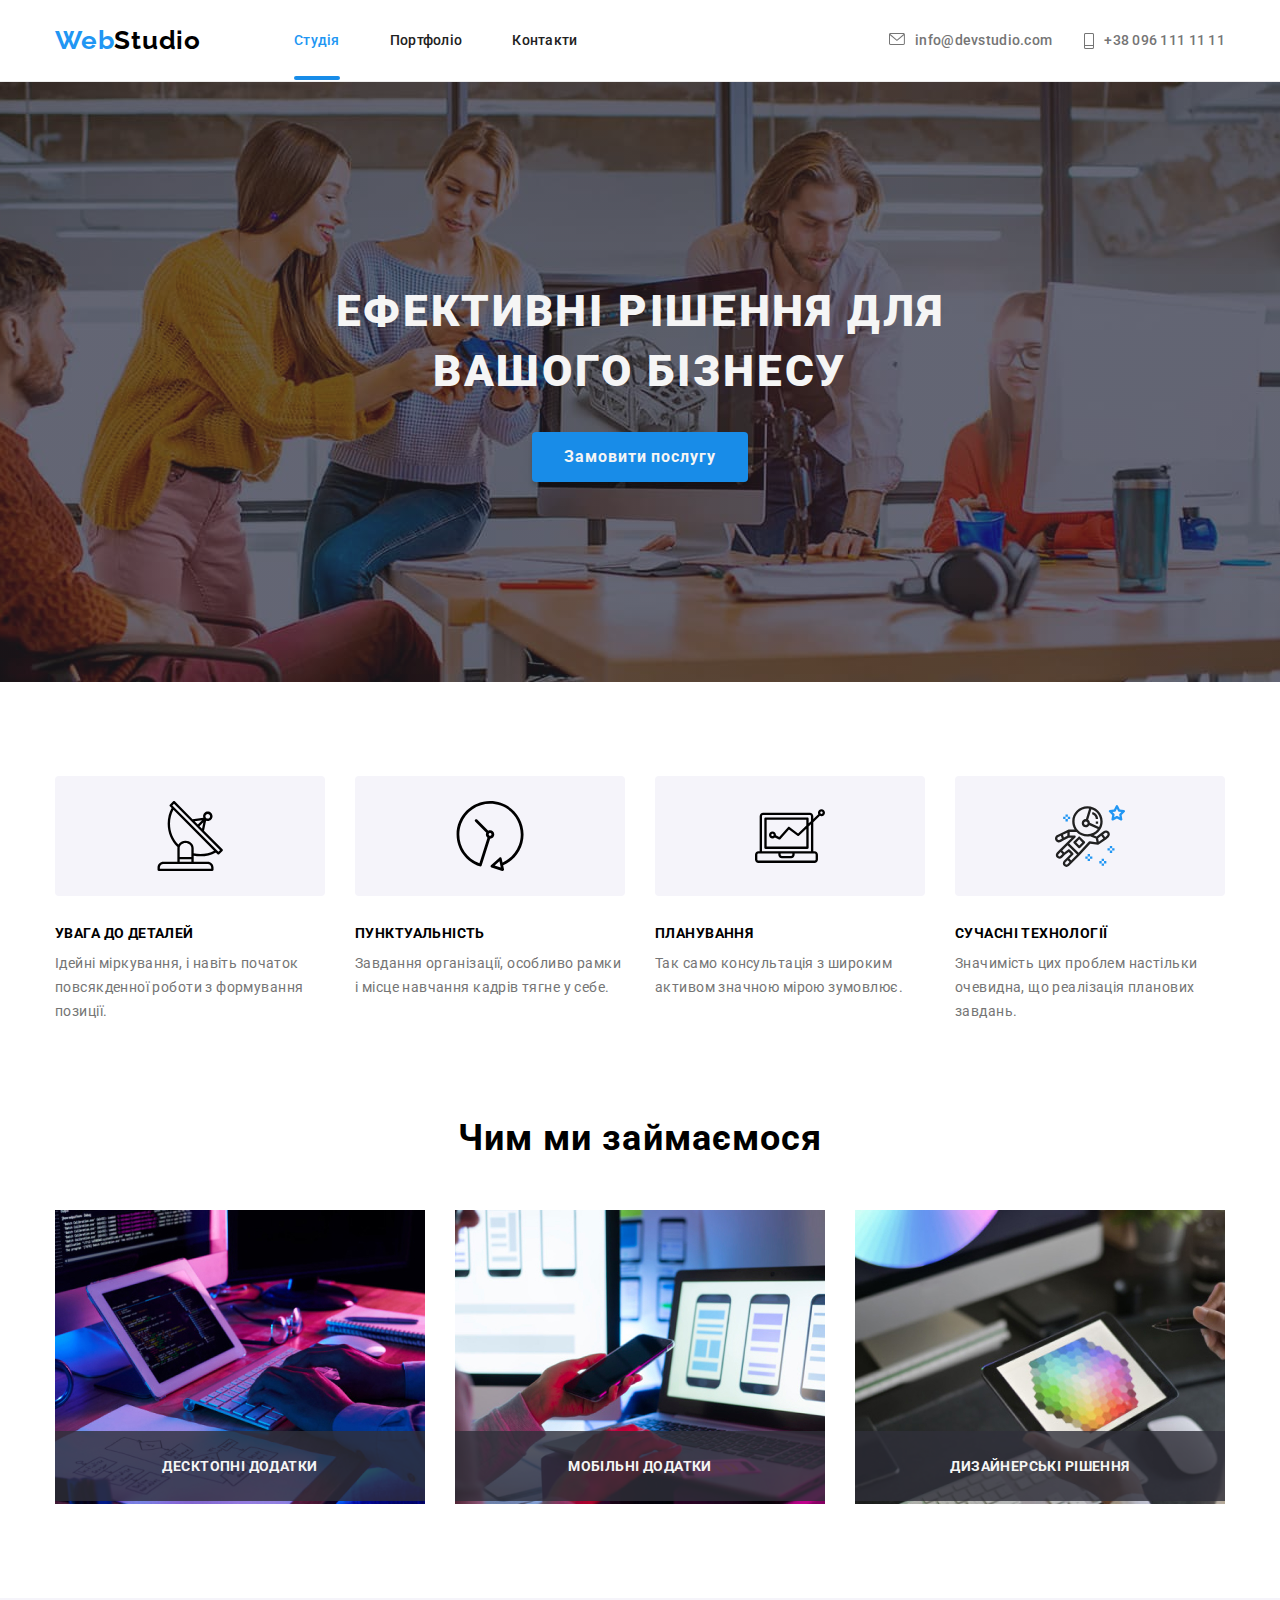
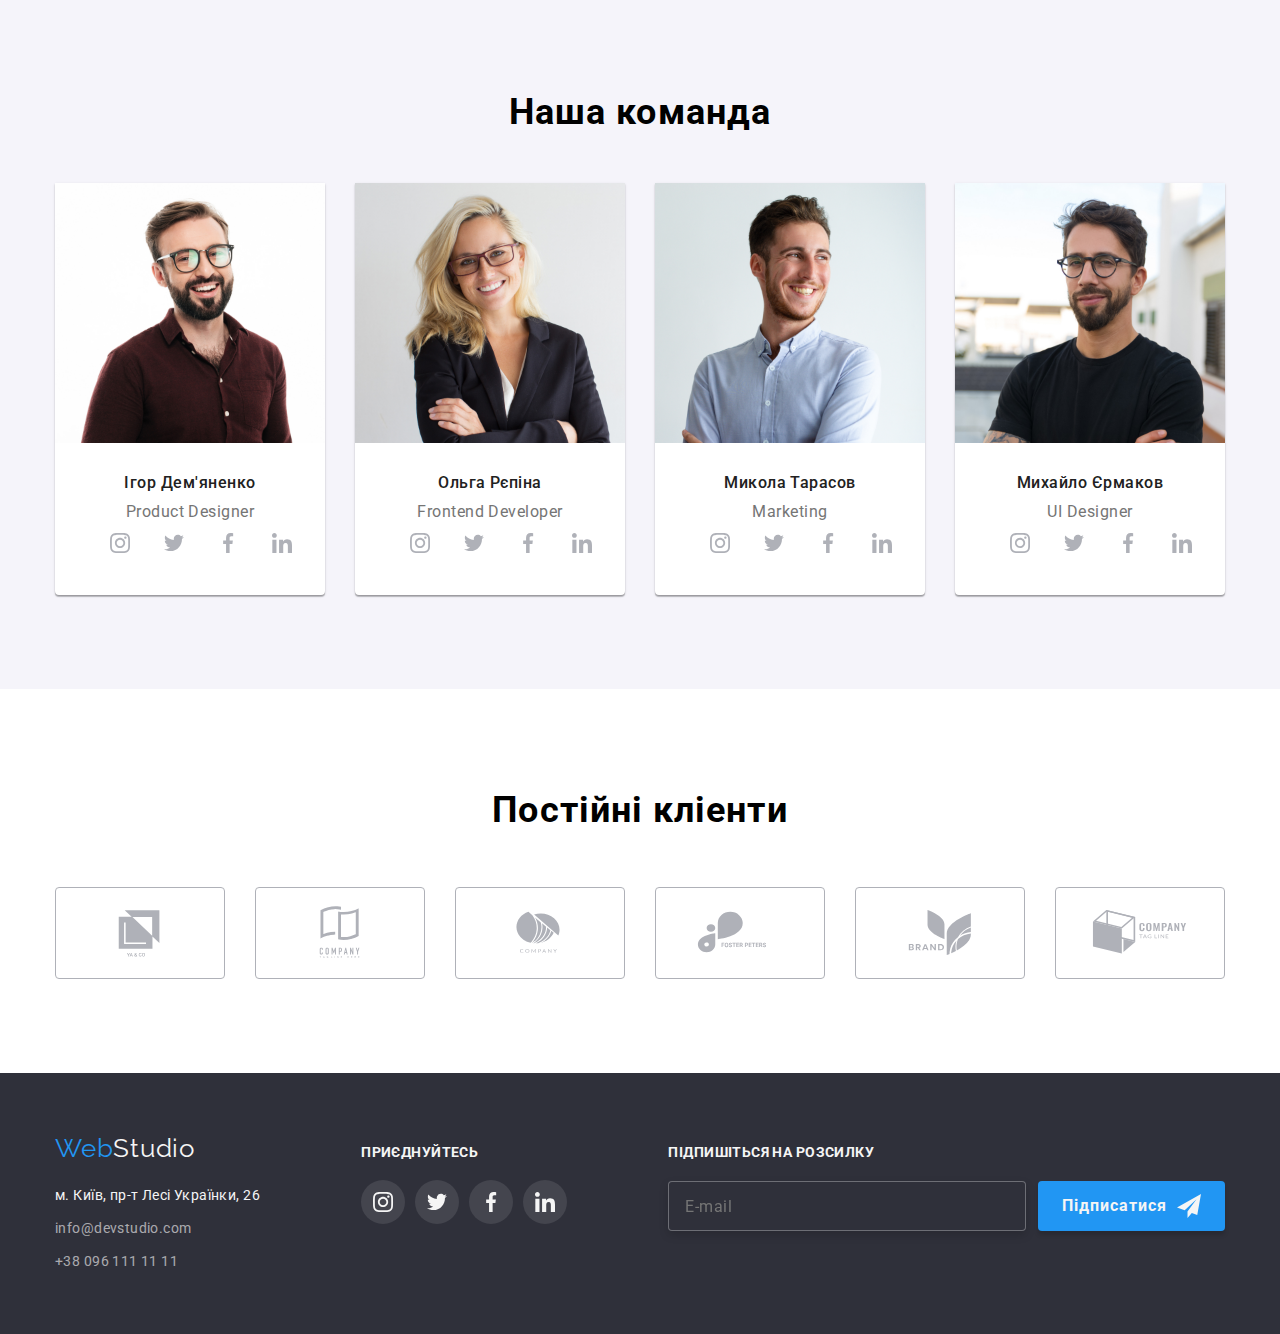
==== commit 9b1477a1: "+mixin-font" ====
--- a/index.html
+++ b/index.html
@@ -74,7 +74,7 @@
           <div class="mob-menu-top">            
           <ul class="mob-menu__list">
             <li class="mob-menu__item">
-              <a class="mob-menu__link" href="./index.html">Студія</a>
+              <a class="mob-menu__link--current" href="./index.html">Студія</a>
             </li>
             <li class="mob-menu__item">
               <a class="mob-menu__link" href="./portfolio.html">Портфоліо</a>
@@ -87,10 +87,10 @@
           <div class="mob-menu-bottom">
             <ul class="mob-contact">
             <li class="mob-menu__item">
-              <a class="mob-menu__link mob-menu__link--accent" href="tel:+380961111111">+38 096 111 11 11</a>
+              <a class="mob-menu__link mob-menu__link--accenttel" href="tel:+380961111111">+38 096 111 11 11</a>
             </li>
             <li class="mob-menu__item ">
-              <a class="mob-menu__link mob-menu__link--smoll " href="mailto:info@devstudio.com">
+              <a class="mob-menu__link mob-menu__link--smollposht " href="mailto:info@devstudio.com">
                 info@devstudio.com</a>
             </li>
           </ul>               
--- a/css/main.min.css
+++ b/css/main.min.css
@@ -1 +1 @@
-/*! modern-normalize v1.1.0 | MIT License | https://github.com/sindresorhus/modern-normalize */@import"https://fonts.googleapis.com/css2?family=Raleway:wght@700&family=Roboto:wght@400;500;700;900&display=swap";*,::before,::after{-webkit-box-sizing:border-box;box-sizing:border-box}html{line-height:1.15;-webkit-text-size-adjust:100%;-moz-tab-size:4;-o-tab-size:4;tab-size:4}body{margin:0;font-family:"Roboto",sans-serif,Helvetica,Arial,"Apple Color Emoji","Segoe UI Emoji"}hr{height:0;color:inherit}abbr[title]{-webkit-text-decoration:underline dotted;text-decoration:underline dotted}b,strong{font-weight:bolder}code,kbd,samp,pre{font-family:ui-monospace,SFMono-Regular,Consolas,"Liberation Mono",Menlo,monospace;font-size:1em}small{font-size:80%}sub,sup{font-size:75%;line-height:0;position:relative;vertical-align:baseline}sub{bottom:-0.25em}sup{top:-0.5em}table{text-indent:0;border-color:inherit}button,input,optgroup,select,textarea{font-family:inherit;font-size:100%;line-height:1.15;margin:0}button,select{text-transform:none}button,[type=button],[type=reset],[type=submit]{-webkit-appearance:button}::-moz-focus-inner{border-style:none;padding:0}:-moz-focusring{outline:1px dotted ButtonText}:-moz-ui-invalid{box-shadow:none}legend{padding:0}progress{vertical-align:baseline}::-webkit-inner-spin-button,::-webkit-outer-spin-button{height:auto}[type=search]{-webkit-appearance:textfield;outline-offset:-2px}::-webkit-search-decoration{-webkit-appearance:none}::-webkit-file-upload-button{-webkit-appearance:button;font:inherit}summary{display:list-item}h1,h2,h3,h4,h5,h6,p{margin-top:0;margin-bottom:0}a{text-decoration:none;color:currentColor}ul,ol{margin:0;padding-left:0;list-style:none}button{cursor:pointer;border-color:var(--accent-color)}body{font-family:"Roboto",sans-serif;font-style:normal;color:var(--title-text-color)}img{display:block;max-width:100%;margin:auto}address{font-style:normal}.no-scroll{overflow:hidden}.page-header{display:-webkit-box;display:-ms-flexbox;display:flex;-webkit-box-align:center;-ms-flex-align:center;align-items:center}.menu-open-btn{display:block;margin-left:auto;background-color:rgba(0,0,0,0);border:none;background-color:#fff}@media screen and (min-width: 768px)and (max-width: 3000px){.menu-open-btn{position:absolute;white-space:nowrap;width:1px;height:1px;overflow:hidden;border:0;padding:0;clip:rect(0 0 0 0);-webkit-clip-path:inset(50%);clip-path:inset(50%);margin:-1px}}.mob-menu{position:fixed;top:0;background-color:#f5f5f5;width:100vw;height:100vh;z-index:1;padding-top:10px;padding-bottom:10px}.mob-menu>.container{height:100%;display:-webkit-box;display:-ms-flexbox;display:flex;-webkit-box-orient:vertical;-webkit-box-direction:normal;-ms-flex-direction:column;flex-direction:column;-webkit-box-pack:justify;-ms-flex-pack:justify;justify-content:space-between;overflow:auto}@media screen and (min-width: 768px){.mob-menu{display:none}}.menu-open-btn{display:block;background-color:#fff}.menu-open-btn:hover,.menu-open-btn:focus{border-color:#f5f5f5;-webkit-transition:opacity backgraund-color 250ms cubic-bezier(0.4, 0, 0.2, 1);transition:opacity backgraund-color 250ms cubic-bezier(0.4, 0, 0.2, 1)}.mob__icon-open{fill:#212121}.menu-cross-btn{display:block;margin-left:auto;background-color:rgba(0,0,0,0);border:none}.menu-cross-btn:hover,.menu-cross-btn:focus{border-color:#2196f3;-webkit-transition:250ms cubic-bezier(0.4, 0, 0.2, 1);transition:250ms cubic-bezier(0.4, 0, 0.2, 1)}.menu-cross-btn:hover .mob__icon-cross,.menu-cross-btn:focus .mob__icon-cross{fill:#2196f3;-webkit-transition:250ms cubic-bezier(0.4, 0, 0.2, 1);transition:250ms cubic-bezier(0.4, 0, 0.2, 1)}.mob__icon-cross{fill:#212121}.mob-menu__list{padding-left:25px}.mob-menu__item:not(:last-child){margin-bottom:32px}.mob-menu__link{font-weight:500;font-size:40px;line-height:1.17;letter-spacing:.02em;color:#212121;-webkit-transition:250ms cubic-bezier(0.4, 0, 0.2, 1);transition:250ms cubic-bezier(0.4, 0, 0.2, 1)}.mob-menu__link:hover,.mob-menu__link:focus{color:#2196f3;-webkit-transition:250ms cubic-bezier(0.4, 0, 0.2, 1);transition:250ms cubic-bezier(0.4, 0, 0.2, 1)}.mob-menu__link--accent{font-weight:500;font-size:34px;color:#2196f3}.mob-menu__link--smoll{font-size:24px;line-height:1.16;letter-spacing:.02em;color:#757575}.mob-menu-bottom{margin-top:auto}.mob-contact{padding-left:25px}.mob-soc{display:-webkit-box;display:-ms-flexbox;display:flex;-webkit-box-pack:start;-ms-flex-pack:start;justify-content:start;padding-top:64px;padding-left:25px}.mob-soc__item:not(:last-child){padding-right:10px;border-right:1px solid rgba(33,33,33,.2)}.mob-soc__item:not(:first-child){padding-left:10px}.mob-soc__link{position:relative;font-size:18px;line-height:1.22;letter-spacing:.02em;color:#2196f3;-webkit-transition:250ms cubic-bezier(0.4, 0, 0.2, 1);transition:250ms cubic-bezier(0.4, 0, 0.2, 1)}.logo{margin-right:93px;padding-top:16px;padding-bottom:16px;font-family:"Raleway",sans-serif;font-size:24px;line-height:1.19;letter-spacing:.03em;text-decoration:none;color:#2196f3}@media screen and (min-width: 1200px){.logo{padding-top:25px;padding-bottom:25px;font-size:26px}}.logo__span{color:#000}.logo__span--invers{color:#f5f5f5}.site-nav{display:none;margin:0;font-weight:500;font-size:14px;line-height:1.14;letter-spacing:.02em;cursor:pointer}@media screen and (min-width: 768px){.site-nav{display:-webkit-box;display:-ms-flexbox;display:flex}}.site-nav__item:not(:last-child){margin-right:50px}.site-nav,.site-nav__link{text-decoration:none;list-style:none;padding:32px 0;color:#212121}.site-nav:hover,.site-nav:focus,.site-nav__link:hover,.site-nav__link:focus{color:#2196f3}.site-nav__link--current{position:relative;color:#2196f3;-webkit-transition-property:background-color;transition-property:background-color;-webkit-transition-duration:250ms;transition-duration:250ms}.site-nav__link--current::after{content:"";position:absolute;display:block;left:0;bottom:0;width:100%;height:4px;background-size:cover;background-color:#188ce8;border-radius:2px;-webkit-transform:scaleX(1);transform:scaleX(1);-webkit-transition:250ms 250ms cubic-bezier(0.4, 0, 0.2, 1);transition:250ms 250ms cubic-bezier(0.4, 0, 0.2, 1)}.site-nav__link--current:hover::after{-webkit-transform:scaleX(1);transform:scaleX(1)}.top-address{display:none;margin-left:auto;margin-top:0;margin-bottom:0;padding-left:0;-webkit-box-align:center;-ms-flex-align:center;align-items:center;-webkit-box-pack:center;-ms-flex-pack:center;justify-content:center;font-weight:500;font-size:12px;line-height:1.14;letter-spacing:.02em;list-style:none}@media screen and (min-width: 768px){.top-address{display:-webkit-box;display:-ms-flexbox;display:flex;-webkit-box-orient:vertical;-webkit-box-direction:normal;-ms-flex-direction:column;flex-direction:column;-webkit-box-align:stretch;-ms-flex-align:stretch;align-items:stretch;margin-left:auto}}@media screen and (min-width: 1200px){.top-address{-webkit-box-orient:horizontal;-webkit-box-direction:normal;-ms-flex-direction:row;flex-direction:row;font-size:14px}}.top-address__item{padding:32px 0}@media screen and (min-width: 768px){.top-address__item{display:-webkit-box;display:-ms-flexbox;display:flex;padding:10px}}@media screen and (min-width: 1200px){.top-address__item{padding:32px 0}}.top-address__item:not(:last-child){margin-right:50px}@media screen and (min-width: 768px){.top-address__item:not(:last-child){margin:0}}@media screen and (min-width: 1200px){.top-address__item:not(:last-child){margin-right:32px}}.top-address__link{display:-webkit-box;display:-ms-flexbox;display:flex;color:#757575;text-decoration:none;-webkit-transition-property:background-color;transition-property:background-color;-webkit-transition-duration:250ms;transition-duration:250ms}.top-address__link:hover,.top-address__link:focus{color:#2196f3}.top-address__link:hover .top-icon,.top-address__link:focus .top-icon{fill:#2196f3}.top-icon{margin-right:10px;fill:#757575}.container{margin:0 auto;width:100%;padding:0 15px}@media screen and (min-width: 480px){.container{width:480px}}@media screen and (min-width: 768px){.container{width:768px}}@media screen and (min-width: 1200px){.container{width:1200px}}.border{margin:auto;border-bottom:1px solid #ececec}.hero{text-align:center;padding:118px 0;width:100%}@media screen and (min-width: 1200px){.hero{padding:200px 0}}.hero .hero__title{padding:0;margin-bottom:30px;font-weight:900;font-size:26px;line-height:1.61;letter-spacing:.06em;text-transform:uppercase;color:#f5f5f5}@media screen and (min-width: 1200px){.hero .hero__title{font-size:44px;line-height:1.36}}.hero .hero__btn{padding:10px 24px;font-weight:700;font-size:16px;line-height:1.88;text-align:center;letter-spacing:.06em;color:#f5f5f5;border-color:#2196f3;background-color:#188ce8;-webkit-box-shadow:0px 4px 4px rgba(0,0,0,.15);box-shadow:0px 4px 4px rgba(0,0,0,.15);border-radius:4px;border:none;-webkit-transition:background-color 250ms cubic-bezier(0.4, 0, 0.2, 1);transition:background-color 250ms cubic-bezier(0.4, 0, 0.2, 1)}@media screen and (min-width: 1200px){.hero .hero__btn{padding:10px 32px}}.hero .hero__btn:hover,.hero .hero__btn:focus{background-color:#2196f3;-webkit-transition:250ms cubic-bezier(0.4, 0, 0.2, 1);transition:250ms cubic-bezier(0.4, 0, 0.2, 1)}.hero .hero__btn:active{background-color:#f5f5f5;color:#188ce8;-webkit-transition:250ms cubic-bezier(0.4, 0, 0.2, 1);transition:250ms cubic-bezier(0.4, 0, 0.2, 1)}.backdrop{position:fixed;top:0;left:0;width:100%;height:100%;background-color:rgba(0,0,0,.2);opacity:1;-webkit-transition:opacity 250ms cubic-bezier(0.4, 0, 0.2, 1);transition:opacity 250ms cubic-bezier(0.4, 0, 0.2, 1);z-index:1}.backdrop.is-hidden{visibility:visible;opacity:0;pointer-events:none}.backdrop.is-hidden .modal{-webkit-transform:translate(-50%, -50%) scale(0.9);transform:translate(-50%, -50%) scale(0.9)}.modal{position:absolute;display:-webkit-box;display:-ms-flexbox;display:flex;-webkit-box-pack:center;-ms-flex-pack:center;justify-content:center;top:50%;left:50%;min-height:400px;padding:40px;background-color:#fff;-webkit-box-shadow:0px 1px 3px rgba(0,0,0,.12),0px 1px 1px rgba(0,0,0,.14),0px 2px 1px rgba(0,0,0,.2);box-shadow:0px 1px 3px rgba(0,0,0,.12),0px 1px 1px rgba(0,0,0,.14),0px 2px 1px rgba(0,0,0,.2);border-radius:4px;-webkit-transform:translate(-50%, -50%) scale(1);transform:translate(-50%, -50%) scale(1);-webkit-transition:250ms cubic-bezier(0.4, 0, 0.2, 1);transition:250ms cubic-bezier(0.4, 0, 0.2, 1)}.modal__btn-close{position:absolute;top:0;right:0;display:-webkit-box;display:-ms-flexbox;display:flex;-webkit-box-align:center;-ms-flex-align:center;align-items:center;width:30px;height:30px;margin:8px;background-color:#fff;border:1px solid rgba(0,0,0,.1);border-radius:50%;-webkit-transition:250ms cubic-bezier(0.4, 0, 0.2, 1);transition:250ms cubic-bezier(0.4, 0, 0.2, 1)}.modal__btn-close:hover,.modal__btn-close:focus{border-color:#2196f3;-webkit-transition:opacity background-color 250ms cubic-bezier(0.4, 0, 0.2, 1);transition:opacity background-color 250ms cubic-bezier(0.4, 0, 0.2, 1)}.modal__btn-close:hover .modal__icon-close,.modal__btn-close:focus .modal__icon-close{fill:#2196f3;-webkit-transition:250ms cubic-bezier(0.4, 0, 0.2, 1);transition:250ms cubic-bezier(0.4, 0, 0.2, 1)}.modal__icon-close{fill:#212121}.overlay{max-width:1600px;height:400px;margin-left:auto;margin-right:auto;content:"";background-image:-webkit-gradient(linear, left top, left bottom, from(rgba(47, 48, 58, 0.4)), to(rgba(47, 48, 58, 0.4))),url(../img/480/overlay480.jpg);background-image:linear-gradient(rgba(47, 48, 58, 0.4), rgba(47, 48, 58, 0.4)),url(../img/480/overlay480.jpg);background-repeat:no-repeat;background-size:cover;background-position:center}@media(min-device-pixel-ratio: 2),(-webkit-min-device-pixel-ratio: 2),(min-resolution: 192dpi),(min-resolution: 2dppx){.overlay{background-image:-webkit-gradient(linear, left top, left bottom, from(rgba(47, 48, 58, 0.4)), to(rgba(47, 48, 58, 0.4))),url(../img/480/overlay480-2x.jpg);background-image:linear-gradient(rgba(47, 48, 58, 0.4), rgba(47, 48, 58, 0.4)),url(../img/480/overlay480-2x.jpg)}}@media screen and (min-width: 768px){.overlay{background-image:-webkit-gradient(linear, left top, left bottom, from(rgba(47, 48, 58, 0.4)), to(rgba(47, 48, 58, 0.4))),url(../img/768/overlay768.jpg);background-image:linear-gradient(rgba(47, 48, 58, 0.4), rgba(47, 48, 58, 0.4)),url(../img/768/overlay768.jpg)}}@media screen and (min-width: 768px)and (min-device-pixel-ratio: 2),screen and (min-width: 768px)and (-webkit-min-device-pixel-ratio: 2),screen and (min-width: 768px)and (min-resolution: 192dpi),screen and (min-width: 768px)and (min-resolution: 2dppx){.overlay{background-image:-webkit-gradient(linear, left top, left bottom, from(rgba(47, 48, 58, 0.4)), to(rgba(47, 48, 58, 0.4))),url(../img/768/overlay768-2x.jpg);background-image:linear-gradient(rgba(47, 48, 58, 0.4), rgba(47, 48, 58, 0.4)),url(../img/768/overlay768-2x.jpg)}}@media screen and (min-width: 1200px){.overlay{height:600px;background-image:-webkit-gradient(linear, left top, left bottom, from(rgba(47, 48, 58, 0.4)), to(rgba(47, 48, 58, 0.4))),url(../img/1200/overlay.jpg);background-image:linear-gradient(rgba(47, 48, 58, 0.4), rgba(47, 48, 58, 0.4)),url(../img/1200/overlay.jpg)}}@media screen and (min-width: 1200px)and (min-device-pixel-ratio: 2),screen and (min-width: 1200px)and (-webkit-min-device-pixel-ratio: 2),screen and (min-width: 1200px)and (min-resolution: 192dpi),screen and (min-width: 1200px)and (min-resolution: 2dppx){.overlay{background-image:-webkit-gradient(linear, left top, left bottom, from(rgba(47, 48, 58, 0.4)), to(rgba(47, 48, 58, 0.4))),url(../img/1200/overlay2x.jpg);background-image:linear-gradient(rgba(47, 48, 58, 0.4), rgba(47, 48, 58, 0.4)),url(../img/1200/overlay2x.jpg)}}.form-order{min-width:370px}@media screen and (min-width: 1200px){.form-order{width:448px}}.form-order__text{font-weight:700;font-size:20px;line-height:1.15;text-align:center;letter-spacing:.03em;padding-bottom:12px;color:#212121}.form-field{display:-webkit-box;display:-ms-flexbox;display:flex;-webkit-box-orient:vertical;-webkit-box-direction:normal;-ms-flex-direction:column;flex-direction:column;-webkit-box-align:start;-ms-flex-align:start;align-items:start;margin-bottom:10px}.form-field::-webkit-input-placeholder{font-weight:400;font-size:12px;line-height:1.16;letter-spacing:.01em;color:rgba(117,117,117,.5)}.form-field::-moz-placeholder{font-weight:400;font-size:12px;line-height:1.16;letter-spacing:.01em;color:rgba(117,117,117,.5)}.form-field:-ms-input-placeholder{font-weight:400;font-size:12px;line-height:1.16;letter-spacing:.01em;color:rgba(117,117,117,.5)}.form-field::-ms-input-placeholder{font-weight:400;font-size:12px;line-height:1.16;letter-spacing:.01em;color:rgba(117,117,117,.5)}.form-field::placeholder{font-weight:400;font-size:12px;line-height:1.16;letter-spacing:.01em;color:rgba(117,117,117,.5)}.form-field__label{font-weight:400;font-size:12px;line-height:1.16;letter-spacing:.01em;margin-bottom:4px;color:#757575}.box-input{position:relative;width:100%}.form-field__input{min-width:370px;height:40px;padding-left:42px;outline:none;border:1px solid rgba(33,33,33,.2);border-radius:4px;color:#212121}@media screen and (min-width: 1200px){.form-field__input{min-width:448px}}.form-field__input:last-child{padding-left:16px;padding-top:12px}.form-field__input:focus,.form-field__input:hover{border-color:#188ce8;-webkit-transition:250ms cubic-bezier(0.4, 0, 0.2, 1);transition:250ms cubic-bezier(0.4, 0, 0.2, 1)}.form-field__icon{position:absolute;top:20%;left:12px;display:inline-block;-webkit-transform:translateY(20%);transform:translateY(20%)}.form-field__input:focus~.form-field__icon{fill:#2196f3}.comment{margin-bottom:20px}.comment textarea{min-width:370px;height:120px;border:1px solid rgba(33,33,33,.2);border-radius:4px;resize:none}@media screen and (min-width: 1200px){.comment textarea{min-width:448px}}.comment ::-webkit-input-placeholder{font-size:14px;line-height:1.17}.comment ::-moz-placeholder{font-size:14px;line-height:1.17}.comment :-ms-input-placeholder{font-size:14px;line-height:1.17}.comment ::-ms-input-placeholder{font-size:14px;line-height:1.17}.comment ::placeholder{font-size:14px;line-height:1.17}.form-order__checkbox-input{margin-left:12px;-webkit-appearance:none;-moz-appearance:none;appearance:none}.form-order__checkbox-input:checked~.form-order__checkbox-icon{background-color:#188ce8;border-radius:2px;background-image:url(../img/icon-check.svg);background-size:contain;background-repeat:no-repeat;background-position:bottom;background-origin:border-box;fill:#2196f3}.form-order__checkbox-input:focus~.form-order__checkbox-icon,.form-order__checkbox-input:hover~.form-order__checkbox-icon{fill:#2196f3;-webkit-transition:250ms cubic-bezier(0.4, 0, 0.2, 1);transition:250ms cubic-bezier(0.4, 0, 0.2, 1)}.form-order__checkbox-label{font-weight:400;font-size:12px;line-height:1.16;letter-spacing:.03em;color:#757575}@media screen and (min-width: 1200px){.form-order__checkbox-label{font-size:14px;line-height:1.71}}.form-order__accept-btn{min-width:200px;height:50px;font-weight:700;font-size:16px;line-height:1.87;letter-spacing:.06em;margin-top:30px;color:#f5f5f5;background:#188ce8;-webkit-box-shadow:0px 4px 4px rgba(0,0,0,.15);box-shadow:0px 4px 4px rgba(0,0,0,.15);border-radius:4px;border:none}.form-order__accept-btn:hover,.form-order__accept-btn:focus{background-color:#188ce8;-webkit-transition:250ms cubic-bezier(0.4, 0, 0.2, 1);transition:250ms cubic-bezier(0.4, 0, 0.2, 1)}.form-order__terms{text-decoration:underline;text-underline-offset:3px;color:#188ce8}.visually-hidden{position:absolute;white-space:nowrap;width:1px;height:1px;overflow:hidden;border:0;padding:0;clip:rect(0 0 0 0);-webkit-clip-path:inset(50%);clip-path:inset(50%);margin:-1px}.feature{padding:60px 0}@media screen and (min-width: 1200px){.feature{padding-top:94px;padding-bottom:94px}}.feature__list{display:-webkit-box;display:-ms-flexbox;display:flex;-ms-flex-wrap:wrap;flex-wrap:wrap;gap:30px}.feature__item{width:calc((100% - 0px)/1)}@media screen and (min-width: 768px){.feature__item{width:calc((100% - 30px)/2)}}@media screen and (min-width: 1200px){.feature__item{width:calc((100% - 90px)/4)}}.feature-box{display:-webkit-box;display:-ms-flexbox;display:flex;-webkit-box-pack:center;-ms-flex-pack:center;justify-content:center;-webkit-box-align:center;-ms-flex-align:center;align-items:center;height:120px;margin:0;background-color:#f5f4fa;border-radius:4px}.feature__icon{width:70px;height:70px}.feature__title{padding-top:30px;margin-bottom:10px;font-weight:700;font-size:14px;line-height:1.14;letter-spacing:.03em;text-align:center;text-transform:uppercase}@media screen and (min-width: 768px){.feature__title{display:-webkit-box;display:-ms-flexbox;display:flex}}.feature__text{font-size:14px;line-height:1.71;letter-spacing:.03em;color:#757575}.section{padding-bottom:94px;padding-top:94px}@media screen and (max-width: 1199px){.section{position:absolute;white-space:nowrap;width:1px;height:1px;overflow:hidden;border:0;padding:0;clip:rect(0 0 0 0);-webkit-clip-path:inset(50%);clip-path:inset(50%);margin:-1px}}@media screen and (min-width: 1200px){.section{padding-top:0}}.section__list{display:-webkit-box;display:-ms-flexbox;display:flex;list-style:none;padding:0}.section__item:not(:last-child){margin-right:30px}.section__link{position:relative;display:block}.section__title{margin-bottom:50px;font-weight:700;font-size:36px;line-height:1.16;text-align:center;letter-spacing:.03em}.section__text{position:absolute;bottom:0;right:0;width:370px;height:70px;padding-top:27px;margin-bottom:3px;font-weight:700;font-size:14px;line-height:16px;text-align:center;letter-spacing:.03em;text-transform:uppercase;background:rgba(47,48,58,.8);color:#f5f5f5}.commands{background:#f5f4fa;padding:60px 0}@media screen and (min-width: 1200px){.commands{padding-bottom:94px;padding-top:94px}}.commands__title{margin-bottom:30px;font-weight:700;font-size:28px;line-height:1.17;text-align:center;letter-spacing:.03em}@media screen and (min-width: 1200px){.commands__title{margin-bottom:50px;font-size:36px;line-height:1.16}}.commands__list{display:-webkit-box;display:-ms-flexbox;display:flex;-ms-flex-wrap:wrap;flex-wrap:wrap;text-align:center;gap:30px}.command__items{background:#fff;-webkit-box-shadow:0px 1px 3px rgba(0,0,0,.12),0px 1px 1px rgba(0,0,0,.14),0px 2px 1px rgba(0,0,0,.2);box-shadow:0px 1px 3px rgba(0,0,0,.12),0px 1px 1px rgba(0,0,0,.14),0px 2px 1px rgba(0,0,0,.2);border-radius:0px 0px 4px 4px;width:calc((100% - 0px)/1)}@media screen and (min-width: 768px){.command__items{width:calc((100% - 30px)/2)}}@media screen and (min-width: 1200px){.command__items{width:calc((100% - 90px)/4)}}.command__list{display:-webkit-box;display:-ms-flexbox;display:flex;-webkit-box-pack:center;-ms-flex-pack:center;justify-content:center;-webkit-box-align:center;-ms-flex-align:center;align-items:center;margin-left:32px;margin-bottom:30px}.command__name{font-weight:500;font-size:16px;line-height:1.18;text-align:center;letter-spacing:.03em;margin-bottom:10px;padding-top:30px;color:#212121}.command__profession{font-size:16px;line-height:1.18;letter-spacing:.03em;text-align:center;margin-bottom:16px;color:#757575}.command__item{background-color:#fff}.command__link{width:44px;height:44px;border-radius:50%;display:-webkit-box;display:-ms-flexbox;display:flex;-webkit-box-align:center;-ms-flex-align:center;align-items:center;-webkit-box-pack:center;-ms-flex-pack:center;justify-content:center;margin-right:10px;color:#afb1b8;-webkit-transition-property:background-color;transition-property:background-color;-webkit-transition-duration:250ms;transition-duration:250ms}.command__link:hover,.command__link:focus{background-color:#2196f3;-webkit-transition:250ms cubic-bezier(0.4, 0, 0.2, 1);transition:250ms cubic-bezier(0.4, 0, 0.2, 1)}.command__link:hover .command__icon,.command__link:focus .command__icon{fill:#f5f5f5;-webkit-transition:250ms cubic-bezier(0.4, 0, 0.2, 1);transition:250ms cubic-bezier(0.4, 0, 0.2, 1)}.command__icon{fill:currentColor}.clients{padding:60px 0}@media screen and (min-width: 1200px){.clients{padding-top:94px;padding-bottom:94px}}.clients__title{font-weight:700;font-size:28px;line-height:1.17;text-align:center;letter-spacing:.03em;padding-bottom:30px}@media screen and (min-width: 1200px){.clients__title{font-size:36px;line-height:1.5;padding-bottom:50px}}.client__list{display:-webkit-box;display:-ms-flexbox;display:flex;-ms-flex-wrap:wrap;flex-wrap:wrap;-webkit-box-pack:center;-ms-flex-pack:center;justify-content:center;-webkit-box-align:center;-ms-flex-align:center;align-items:center;gap:30px}.client__item{height:92px;width:calc((100% - 30px)/2)}@media screen and (min-width: 768px){.client__item{width:calc((100% - 60px)/3);height:92px}}@media screen and (min-width: 1200px){.client__item{width:calc((100% - 150px)/6);height:92px}}.client__link{display:-webkit-box;display:-ms-flexbox;display:flex;-webkit-box-pack:center;-ms-flex-pack:center;justify-content:center;-webkit-box-align:center;-ms-flex-align:center;align-items:center;width:100%;height:100%;border:1px solid #afb1b8;border-radius:4px;-webkit-transition-property:background-color;transition-property:background-color;-webkit-transition-duration:250ms;transition-duration:250ms;min-height:92px}.client__link:hover,.client__link:focus{border:1px solid #2196f3;-webkit-transition:250ms cubic-bezier(0.4, 0, 0.2, 1);transition:250ms cubic-bezier(0.4, 0, 0.2, 1)}.client__link:hover .client__icon,.client__link:focus .client__icon{fill:#2196f3;-webkit-transition:250ms cubic-bezier(0.4, 0, 0.2, 1);transition:250ms cubic-bezier(0.4, 0, 0.2, 1)}.client__icon{fill:#afb1b8}.address-footer{margin:auto;padding:60px 0;background:#2f303a;display:-webkit-box;display:-ms-flexbox;display:flex}.address-box{text-align:center}@media screen and (min-width: 1200px){.address-box{text-align:start}}.address-footer__logo{font-family:"Raleway",sans-serif;font-size:24px;line-height:1.19;letter-spacing:.03em;text-decoration:none;color:#2196f3}@media screen and (min-width: 1200px){.address-footer__logo{font-size:26px}}.address{padding:0;padding-top:20px;list-style:none}@media screen and (min-width: 1200px){.address{-webkit-box-align:start;-ms-flex-align:start;align-items:start}}.address__item-text,.address__item:not(:last-child){margin-bottom:9px}.address__item-text .address__link{color:#f5f5f5}.address__link{font-style:normal;font-size:14px;line-height:1.71;letter-spacing:.03em;text-decoration:none;color:rgba(255,255,255,.6)}.bottom-box{display:-webkit-box;display:-ms-flexbox;display:flex;-webkit-box-orient:vertical;-webkit-box-direction:normal;-ms-flex-direction:column;flex-direction:column;-webkit-box-align:center;-ms-flex-align:center;align-items:center}@media screen and (min-width: 768px){.bottom-box{-webkit-box-orient:horizontal;-webkit-box-direction:normal;-ms-flex-direction:row;flex-direction:row;-ms-flex-wrap:wrap;flex-wrap:wrap;-webkit-box-align:baseline;-ms-flex-align:baseline;align-items:baseline;-webkit-box-pack:space-evenly;-ms-flex-pack:space-evenly;justify-content:space-evenly}}@media screen and (min-width: 1200px){.bottom-box{-webkit-box-pack:justify;-ms-flex-pack:justify;justify-content:space-between}}.join{margin:60px 0}@media screen and (min-width: 768px){.join{margin:0}}.join__title{margin-bottom:20px;font-weight:700;font-size:14px;line-height:16px;letter-spacing:.03em;text-align:center;text-transform:uppercase;color:#f5f5f5}@media screen and (min-width: 1200px){.join__title{display:-webkit-box;display:-ms-flexbox;display:flex}}.join__list{list-style:none;display:-webkit-box;display:-ms-flexbox;display:flex;padding:0;gap:10px}.join__link{width:44px;height:44px;border-radius:50%;background-color:rgba(255,255,255,.1);display:-webkit-box;display:-ms-flexbox;display:flex;-webkit-box-align:center;-ms-flex-align:center;align-items:center;-webkit-box-pack:center;-ms-flex-pack:center;justify-content:center;color:#f5f5f5;-webkit-transition-property:background-color;transition-property:background-color;-webkit-transition-duration:250ms;transition-duration:250ms}.join__link:hover,.join__link:focus{background-color:#2196f3}.join__icon{fill:currentColor}@media screen and (min-width: 768px){.subscribe{padding-top:60px}}@media screen and (min-width: 1200px){.subscribe{padding:0}}.subscribe__text{margin-bottom:20px;font-weight:700;font-size:14px;line-height:1.14;letter-spacing:.03em;text-align:center;text-transform:uppercase;color:#f5f5f5}@media screen and (min-width: 1200px){.subscribe__text{display:-webkit-box;display:-ms-flexbox;display:flex}}.subscribe__form{display:-webkit-box;display:-ms-flexbox;display:flex;-webkit-box-orient:vertical;-webkit-box-direction:normal;-ms-flex-direction:column;flex-direction:column;-webkit-box-align:center;-ms-flex-align:center;align-items:center}@media screen and (min-width: 1200px){.subscribe__form{-webkit-box-orient:horizontal;-webkit-box-direction:normal;-ms-flex-direction:row;flex-direction:row}}.subscribe__input{-webkit-box-align:center;-ms-flex-align:center;align-items:center;letter-spacing:.03em;width:100%;height:50px;font-weight:400;font-size:1.25;line-height:20px;padding-left:16px;background-color:#2f303a;color:rgba(255,255,255,.6);border:1px solid rgba(255,255,255,.3);-webkit-filter:drop-shadow(0px 4px 4px rgba(0, 0, 0, 0.15));filter:drop-shadow(0px 4px 4px rgba(0, 0, 0, 0.15));border-radius:4px}@media screen and (min-width: 480px){.subscribe__input{min-width:450px}}@media screen and (min-width: 1200px){.subscribe__input{min-width:358px;margin-right:12px}}.subscribe__btn-send{display:-webkit-box;display:-ms-flexbox;display:flex;-webkit-box-align:center;-ms-flex-align:center;align-items:center;-webkit-box-pack:center;-ms-flex-pack:center;justify-content:center;margin-top:20px;height:50px;font-weight:700;font-size:1.14;line-height:30px;letter-spacing:.06em;background-color:#2196f3;-webkit-box-shadow:0px 4px 4px rgba(0,0,0,.15);box-shadow:0px 4px 4px rgba(0,0,0,.15);border-radius:4px;color:#f5f5f5;border:none;padding:0 24px}@media screen and (min-width: 1200px){.subscribe__btn-send{padding:0 24px;margin-top:0}}.subscribe__btn-send:hover,.subscribe__btn-send:focus{background-color:#188ce8;-webkit-transition:250ms cubic-bezier(0.4, 0, 0.2, 1);transition:250ms cubic-bezier(0.4, 0, 0.2, 1)}.subscribe__icon-send{width:24px;height:24px;margin-left:10px;fill:#f5f5f5}.filter{margin-top:60px;margin-bottom:60px}.filter .list{display:-webkit-box;display:-ms-flexbox;display:flex;-ms-flex-wrap:wrap;flex-wrap:wrap;gap:8px;margin-bottom:46px}@media screen and (min-width: 1200px){.filter .list{-webkit-box-pack:center;-ms-flex-pack:center;justify-content:center;margin-bottom:50px}}.filter .list .items:nth-child(3){margin-right:30px}@media screen and (min-width: 768px){.filter .list .items:nth-child(3){margin:0}}.filter .list .item{padding:6px 22px;border:none;font-family:"Roboto",sans-serif;font-weight:500;font-size:16px;line-height:1.62;letter-spacing:.03em;background:#f5f4fa;border-radius:4px;-webkit-transition-property:background-color;transition-property:background-color;-webkit-transition-duration:250ms;transition-duration:250ms}.list .item.current{border:none;padding:6px 25px;-webkit-box-shadow:0px 3px 1px rgba(0,0,0,.1),0px 1px 2px rgba(0,0,0,.08),0px 2px 2px rgba(0,0,0,.12);box-shadow:0px 3px 1px rgba(0,0,0,.1),0px 1px 2px rgba(0,0,0,.08),0px 2px 2px rgba(0,0,0,.12);border-radius:4px;background-color:#2196f3;color:#fff}.list .item:hover,.list .item:focus{background-color:#2196f3;color:#f5f5f5;-webkit-transition:250ms cubic-bezier(0.4, 0, 0.2, 1);transition:250ms cubic-bezier(0.4, 0, 0.2, 1)}.gallery-list{display:-webkit-box;display:-ms-flexbox;display:flex;-ms-flex-wrap:wrap;flex-wrap:wrap}.gallery-list .item{min-width:370px;margin-bottom:30px;margin-right:30px;background:#fff}.gallery-list .item:hover{-webkit-box-shadow:0px 1px 1px rgba(0,0,0,.12),0px 4px 4px rgba(0,0,0,.06),1px 4px 6px rgba(0,0,0,.16);box-shadow:0px 1px 1px rgba(0,0,0,.12),0px 4px 4px rgba(0,0,0,.06),1px 4px 6px rgba(0,0,0,.16);-webkit-transition:250ms cubic-bezier(0.4, 0, 0.2, 1);transition:250ms cubic-bezier(0.4, 0, 0.2, 1)}.gallery-list .item:nth-child(3n){margin-right:0px}.gallery-list .item:nth-last-child(-n+3){margin-bottom:0px}.card-text{width:370px;padding:20px 24px;border:1px solid #eee;border-top:none}.card-text .title{font-family:"Roboto",sans-serif;font-weight:700;font-size:18px;line-height:2;letter-spacing:.06em;color:#212121}.card-text .text{margin-top:4px;font-size:16px;line-height:1.88;letter-spacing:.03em;color:#757575}.overlay-text{display:-webkit-box;display:-ms-flexbox;display:flex;-webkit-box-pack:center;-ms-flex-pack:center;justify-content:center;-webkit-box-align:center;-ms-flex-align:center;align-items:center;padding:63px 24px;font-weight:400;font-size:18px;line-height:1.5;letter-spacing:.03em;color:#fff}.overlay-box{position:absolute;display:block;top:0;left:0;width:100%;height:100%;background:rgba(33,150,243,.9);-webkit-transform:translateY(101%);transform:translateY(101%);-webkit-transition:-webkit-transform 250ms cubic-bezier(0.4, 0, 0.2, 1);transition:-webkit-transform 250ms cubic-bezier(0.4, 0, 0.2, 1);transition:transform 250ms cubic-bezier(0.4, 0, 0.2, 1);transition:transform 250ms cubic-bezier(0.4, 0, 0.2, 1), -webkit-transform 250ms cubic-bezier(0.4, 0, 0.2, 1)}.gallery-list .link:hover .overlay-box,.gallery-list .link:focus .overlay-box{-webkit-transform:translateY(0%);transform:translateY(0%);-webkit-transition:250ms cubic-bezier(0.4, 0, 0.2, 1);transition:250ms cubic-bezier(0.4, 0, 0.2, 1)}.gallery-list-box{position:relative;overflow:hidden}/*# sourceMappingURL=main.min.css.map */+/*! modern-normalize v1.1.0 | MIT License | https://github.com/sindresorhus/modern-normalize */@import"https://fonts.googleapis.com/css2?family=Raleway:wght@700&family=Roboto:wght@400;500;700;900&display=swap";*,::before,::after{-webkit-box-sizing:border-box;box-sizing:border-box}html{line-height:1.15;-webkit-text-size-adjust:100%;-moz-tab-size:4;-o-tab-size:4;tab-size:4}body{margin:0;font-family:"Roboto",sans-serif,Helvetica,Arial,"Apple Color Emoji","Segoe UI Emoji"}hr{height:0;color:inherit}abbr[title]{-webkit-text-decoration:underline dotted;text-decoration:underline dotted}b,strong{font-weight:bolder}code,kbd,samp,pre{font-family:ui-monospace,SFMono-Regular,Consolas,"Liberation Mono",Menlo,monospace;font-size:1em}small{font-size:80%}sub,sup{font-size:75%;line-height:0;position:relative;vertical-align:baseline}sub{bottom:-0.25em}sup{top:-0.5em}table{text-indent:0;border-color:inherit}button,input,optgroup,select,textarea{font-family:inherit;font-size:100%;line-height:1.15;margin:0}button,select{text-transform:none}button,[type=button],[type=reset],[type=submit]{-webkit-appearance:button}::-moz-focus-inner{border-style:none;padding:0}:-moz-focusring{outline:1px dotted ButtonText}:-moz-ui-invalid{box-shadow:none}legend{padding:0}progress{vertical-align:baseline}::-webkit-inner-spin-button,::-webkit-outer-spin-button{height:auto}[type=search]{-webkit-appearance:textfield;outline-offset:-2px}::-webkit-search-decoration{-webkit-appearance:none}::-webkit-file-upload-button{-webkit-appearance:button;font:inherit}summary{display:list-item}h1,h2,h3,h4,h5,h6,p{margin-top:0;margin-bottom:0}a{text-decoration:none;color:currentColor}ul,ol{margin:0;padding-left:0;list-style:none}button{cursor:pointer;border-color:var(--accent-color)}body{font-family:"Roboto",sans-serif;font-style:normal;color:var(--title-text-color)}img{display:block;max-width:100%;margin:auto}address{font-style:normal}.no-scroll{overflow:hidden}.page-header{display:-webkit-box;display:-ms-flexbox;display:flex;-webkit-box-align:center;-ms-flex-align:center;align-items:center}.menu-open-btn{display:block;margin-left:auto;background-color:rgba(0,0,0,0);border:none;background-color:#fff}@media screen and (min-width: 768px){.menu-open-btn{position:absolute;white-space:nowrap;width:1px;height:1px;overflow:hidden;border:0;padding:0;clip:rect(0 0 0 0);-webkit-clip-path:inset(50%);clip-path:inset(50%);margin:-1px}}.mob-menu{position:fixed;top:0;background-color:#f5f5f5;width:100vw;height:100vh;z-index:1;padding-top:10px;padding-bottom:10px}.mob-menu>.container{height:100%;display:-webkit-box;display:-ms-flexbox;display:flex;-webkit-box-orient:vertical;-webkit-box-direction:normal;-ms-flex-direction:column;flex-direction:column;-webkit-box-pack:justify;-ms-flex-pack:justify;justify-content:space-between;overflow:auto}@media screen and (min-width: 768px){.mob-menu{display:none}}.menu-open-btn{display:block;background-color:#fff}.menu-open-btn:hover,.menu-open-btn:focus{border-color:#f5f5f5;-webkit-transition:opacity backgraund-color 250ms cubic-bezier(0.4, 0, 0.2, 1);transition:opacity backgraund-color 250ms cubic-bezier(0.4, 0, 0.2, 1)}.mob__icon-open{fill:#212121}.menu-cross-btn{display:block;margin-left:auto;background-color:rgba(0,0,0,0);border:none}.menu-cross-btn:hover,.menu-cross-btn:focus{border-color:#2196f3;-webkit-transition:250ms cubic-bezier(0.4, 0, 0.2, 1);transition:250ms cubic-bezier(0.4, 0, 0.2, 1)}.menu-cross-btn:hover .mob__icon-cross,.menu-cross-btn:focus .mob__icon-cross{fill:#2196f3;-webkit-transition:250ms cubic-bezier(0.4, 0, 0.2, 1);transition:250ms cubic-bezier(0.4, 0, 0.2, 1)}.mob__icon-cross{fill:#212121}.mob-menu__list{padding-left:25px}.mob-menu__item:not(:last-child){margin-bottom:32px}.mob-menu__link{font-weight:500;font-size:40px;line-height:1.175;letter-spacing:0.02em;color:#212121;-webkit-transition:250ms cubic-bezier(0.4, 0, 0.2, 1);transition:250ms cubic-bezier(0.4, 0, 0.2, 1)}.mob-menu__link:hover,.mob-menu__link:focus{color:#2196f3;-webkit-transition:250ms cubic-bezier(0.4, 0, 0.2, 1);transition:250ms cubic-bezier(0.4, 0, 0.2, 1)}.mob-menu__link--current{font-size:40px;line-height:1.175;letter-spacing:0.02em;color:#2196f3}.mob-menu__link--accenttel{font-weight:500;font-size:34px;line-height:1.1764705882;letter-spacing:0.02em;color:#2196f3}.mob-menu__link--smollposht{font-size:24px;line-height:1.1666666667;letter-spacing:0.02em;color:#757575}.mob-menu-bottom{margin-top:auto}.mob-contact{padding-left:25px}.mob-soc{display:-webkit-box;display:-ms-flexbox;display:flex;-webkit-box-pack:start;-ms-flex-pack:start;justify-content:start;padding-top:64px;padding-left:25px}.mob-soc__item:not(:last-child){padding-right:10px;border-right:1px solid rgba(33,33,33,.2)}.mob-soc__item:not(:first-child){padding-left:10px}.mob-soc__link{position:relative;font-weight:500;font-size:18px;line-height:1.2222222222;letter-spacing:0.02em;color:#2196f3;-webkit-transition:250ms cubic-bezier(0.4, 0, 0.2, 1);transition:250ms cubic-bezier(0.4, 0, 0.2, 1)}.logo{margin-right:93px;padding-top:16px;padding-bottom:16px;font-family:"Raleway",sans-serif;font-weight:700;font-size:24px;line-height:1.1666666667;letter-spacing:0.03em;text-decoration:none;color:#2196f3}@media screen and (min-width: 1200px){.logo{padding-top:25px;padding-bottom:25px;font-size:26px;line-height:1.1923076923;letter-spacing:0.03em}}.logo__span{color:#000}.logo__span--invers{color:#f5f5f5}.site-nav{display:none;margin:0;font-weight:500;font-size:14px;line-height:1.14;letter-spacing:.02em;cursor:pointer}@media screen and (min-width: 768px){.site-nav{display:-webkit-box;display:-ms-flexbox;display:flex}}.site-nav__item:not(:last-child){margin-right:50px}.site-nav,.site-nav__link{text-decoration:none;list-style:none;padding:32px 0;color:#212121}.site-nav:hover,.site-nav:focus,.site-nav__link:hover,.site-nav__link:focus{color:#2196f3}.site-nav__link--current{position:relative;color:#2196f3;-webkit-transition-property:background-color;transition-property:background-color;-webkit-transition-duration:250ms;transition-duration:250ms}.site-nav__link--current::after{content:"";position:absolute;display:block;left:0;bottom:0;width:100%;height:4px;background-size:cover;background-color:#188ce8;border-radius:2px;-webkit-transform:scaleX(1);transform:scaleX(1);-webkit-transition:250ms 250ms cubic-bezier(0.4, 0, 0.2, 1);transition:250ms 250ms cubic-bezier(0.4, 0, 0.2, 1)}.site-nav__link--current:hover::after{-webkit-transform:scaleX(1);transform:scaleX(1)}.top-address{display:none;margin-left:auto;margin-top:0;margin-bottom:0;padding-left:0;-webkit-box-align:center;-ms-flex-align:center;align-items:center;-webkit-box-pack:center;-ms-flex-pack:center;justify-content:center;font-weight:500;font-size:12px;line-height:1.14;letter-spacing:.02em;list-style:none}@media screen and (min-width: 768px){.top-address{display:-webkit-box;display:-ms-flexbox;display:flex;-webkit-box-orient:vertical;-webkit-box-direction:normal;-ms-flex-direction:column;flex-direction:column;-webkit-box-align:stretch;-ms-flex-align:stretch;align-items:stretch;margin-left:auto}}@media screen and (min-width: 1200px){.top-address{-webkit-box-orient:horizontal;-webkit-box-direction:normal;-ms-flex-direction:row;flex-direction:row;font-size:14px}}.top-address__item{padding:32px 0}@media screen and (min-width: 768px){.top-address__item{display:-webkit-box;display:-ms-flexbox;display:flex;padding:10px}}@media screen and (min-width: 1200px){.top-address__item{padding:32px 0}}.top-address__item:not(:last-child){margin-right:50px}@media screen and (min-width: 768px){.top-address__item:not(:last-child){margin:0}}@media screen and (min-width: 1200px){.top-address__item:not(:last-child){margin-right:32px}}.top-address__link{display:-webkit-box;display:-ms-flexbox;display:flex;color:#757575;text-decoration:none;-webkit-transition-property:background-color;transition-property:background-color;-webkit-transition-duration:250ms;transition-duration:250ms}.top-address__link:hover,.top-address__link:focus{color:#2196f3}.top-address__link:hover .top-icon,.top-address__link:focus .top-icon{fill:#2196f3}.top-icon{margin-right:10px;fill:#757575}.container{margin:0 auto;width:100%;padding:0 15px}@media screen and (min-width: 480px){.container{width:480px}}@media screen and (min-width: 768px){.container{width:768px}}@media screen and (min-width: 1200px){.container{width:1200px}}.border{margin:auto;border-bottom:1px solid #ececec}.hero{text-align:center;padding:118px 0;width:100%}@media screen and (min-width: 1200px){.hero{padding:200px 0}}.hero .hero__title{padding:0;margin-bottom:30px;font-weight:900;font-size:26px;line-height:1.61;letter-spacing:.06em;text-transform:uppercase;color:#f5f5f5}@media screen and (min-width: 1200px){.hero .hero__title{font-size:44px;line-height:1.36}}.hero .hero__btn{padding:10px 24px;font-weight:700;font-size:16px;line-height:1.88;text-align:center;letter-spacing:.06em;color:#f5f5f5;border-color:#2196f3;background-color:#188ce8;-webkit-box-shadow:0px 4px 4px rgba(0,0,0,.15);box-shadow:0px 4px 4px rgba(0,0,0,.15);border-radius:4px;border:none;-webkit-transition:background-color 250ms cubic-bezier(0.4, 0, 0.2, 1);transition:background-color 250ms cubic-bezier(0.4, 0, 0.2, 1)}@media screen and (min-width: 1200px){.hero .hero__btn{padding:10px 32px}}.hero .hero__btn:hover,.hero .hero__btn:focus{background-color:#2196f3;-webkit-transition:250ms cubic-bezier(0.4, 0, 0.2, 1);transition:250ms cubic-bezier(0.4, 0, 0.2, 1)}.hero .hero__btn:active{background-color:#f5f5f5;color:#188ce8;-webkit-transition:250ms cubic-bezier(0.4, 0, 0.2, 1);transition:250ms cubic-bezier(0.4, 0, 0.2, 1)}.backdrop{position:fixed;top:0;left:0;width:100%;height:100%;background-color:rgba(0,0,0,.2);opacity:1;-webkit-transition:opacity 250ms cubic-bezier(0.4, 0, 0.2, 1);transition:opacity 250ms cubic-bezier(0.4, 0, 0.2, 1);z-index:1}.backdrop.is-hidden{visibility:visible;opacity:0;pointer-events:none}.backdrop.is-hidden .modal{-webkit-transform:translate(-50%, -50%) scale(0.9);transform:translate(-50%, -50%) scale(0.9)}.modal{position:absolute;display:-webkit-box;display:-ms-flexbox;display:flex;-webkit-box-pack:center;-ms-flex-pack:center;justify-content:center;top:50%;left:50%;min-height:400px;padding:40px;background-color:#fff;-webkit-box-shadow:0px 1px 3px rgba(0,0,0,.12),0px 1px 1px rgba(0,0,0,.14),0px 2px 1px rgba(0,0,0,.2);box-shadow:0px 1px 3px rgba(0,0,0,.12),0px 1px 1px rgba(0,0,0,.14),0px 2px 1px rgba(0,0,0,.2);border-radius:4px;-webkit-transform:translate(-50%, -50%) scale(1);transform:translate(-50%, -50%) scale(1);-webkit-transition:250ms cubic-bezier(0.4, 0, 0.2, 1);transition:250ms cubic-bezier(0.4, 0, 0.2, 1)}.modal__btn-close{position:absolute;top:0;right:0;display:-webkit-box;display:-ms-flexbox;display:flex;-webkit-box-align:center;-ms-flex-align:center;align-items:center;width:30px;height:30px;margin:8px;background-color:#fff;border:1px solid rgba(0,0,0,.1);border-radius:50%;-webkit-transition:250ms cubic-bezier(0.4, 0, 0.2, 1);transition:250ms cubic-bezier(0.4, 0, 0.2, 1)}.modal__btn-close:hover,.modal__btn-close:focus{border-color:#2196f3;-webkit-transition:opacity background-color 250ms cubic-bezier(0.4, 0, 0.2, 1);transition:opacity background-color 250ms cubic-bezier(0.4, 0, 0.2, 1)}.modal__btn-close:hover .modal__icon-close,.modal__btn-close:focus .modal__icon-close{fill:#2196f3;-webkit-transition:250ms cubic-bezier(0.4, 0, 0.2, 1);transition:250ms cubic-bezier(0.4, 0, 0.2, 1)}.modal__icon-close{fill:#212121}.overlay{max-width:1600px;height:400px;margin-left:auto;margin-right:auto;content:"";background-image:-webkit-gradient(linear, left top, left bottom, from(rgba(47, 48, 58, 0.4)), to(rgba(47, 48, 58, 0.4))),url(../img/480/overlay480.jpg);background-image:linear-gradient(rgba(47, 48, 58, 0.4), rgba(47, 48, 58, 0.4)),url(../img/480/overlay480.jpg);background-repeat:no-repeat;background-size:cover;background-position:center}@media(min-device-pixel-ratio: 2),(-webkit-min-device-pixel-ratio: 2),(min-resolution: 192dpi),(min-resolution: 2dppx){.overlay{background-image:-webkit-gradient(linear, left top, left bottom, from(rgba(47, 48, 58, 0.4)), to(rgba(47, 48, 58, 0.4))),url(../img/480/overlay480-2x.jpg);background-image:linear-gradient(rgba(47, 48, 58, 0.4), rgba(47, 48, 58, 0.4)),url(../img/480/overlay480-2x.jpg)}}@media screen and (min-width: 768px){.overlay{background-image:-webkit-gradient(linear, left top, left bottom, from(rgba(47, 48, 58, 0.4)), to(rgba(47, 48, 58, 0.4))),url(../img/768/overlay768.jpg);background-image:linear-gradient(rgba(47, 48, 58, 0.4), rgba(47, 48, 58, 0.4)),url(../img/768/overlay768.jpg)}}@media screen and (min-width: 768px)and (min-device-pixel-ratio: 2),screen and (min-width: 768px)and (-webkit-min-device-pixel-ratio: 2),screen and (min-width: 768px)and (min-resolution: 192dpi),screen and (min-width: 768px)and (min-resolution: 2dppx){.overlay{background-image:-webkit-gradient(linear, left top, left bottom, from(rgba(47, 48, 58, 0.4)), to(rgba(47, 48, 58, 0.4))),url(../img/768/overlay768-2x.jpg);background-image:linear-gradient(rgba(47, 48, 58, 0.4), rgba(47, 48, 58, 0.4)),url(../img/768/overlay768-2x.jpg)}}@media screen and (min-width: 1200px){.overlay{height:600px;background-image:-webkit-gradient(linear, left top, left bottom, from(rgba(47, 48, 58, 0.4)), to(rgba(47, 48, 58, 0.4))),url(../img/1200/overlay.jpg);background-image:linear-gradient(rgba(47, 48, 58, 0.4), rgba(47, 48, 58, 0.4)),url(../img/1200/overlay.jpg)}}@media screen and (min-width: 1200px)and (min-device-pixel-ratio: 2),screen and (min-width: 1200px)and (-webkit-min-device-pixel-ratio: 2),screen and (min-width: 1200px)and (min-resolution: 192dpi),screen and (min-width: 1200px)and (min-resolution: 2dppx){.overlay{background-image:-webkit-gradient(linear, left top, left bottom, from(rgba(47, 48, 58, 0.4)), to(rgba(47, 48, 58, 0.4))),url(../img/1200/overlay2x.jpg);background-image:linear-gradient(rgba(47, 48, 58, 0.4), rgba(47, 48, 58, 0.4)),url(../img/1200/overlay2x.jpg)}}.form-order{min-width:370px}@media screen and (min-width: 1200px){.form-order{width:448px}}.form-order__text{font-weight:700;font-size:20px;line-height:1.15;text-align:center;letter-spacing:.03em;padding-bottom:12px;color:#212121}.form-field{display:-webkit-box;display:-ms-flexbox;display:flex;-webkit-box-orient:vertical;-webkit-box-direction:normal;-ms-flex-direction:column;flex-direction:column;-webkit-box-align:start;-ms-flex-align:start;align-items:start;margin-bottom:10px}.form-field::-webkit-input-placeholder{font-weight:400;font-size:12px;line-height:1.16;letter-spacing:.01em;color:rgba(117,117,117,.5)}.form-field::-moz-placeholder{font-weight:400;font-size:12px;line-height:1.16;letter-spacing:.01em;color:rgba(117,117,117,.5)}.form-field:-ms-input-placeholder{font-weight:400;font-size:12px;line-height:1.16;letter-spacing:.01em;color:rgba(117,117,117,.5)}.form-field::-ms-input-placeholder{font-weight:400;font-size:12px;line-height:1.16;letter-spacing:.01em;color:rgba(117,117,117,.5)}.form-field::placeholder{font-weight:400;font-size:12px;line-height:1.16;letter-spacing:.01em;color:rgba(117,117,117,.5)}.form-field__label{font-weight:400;font-size:12px;line-height:1.16;letter-spacing:.01em;margin-bottom:4px;color:#757575}.box-input{position:relative;width:100%}.form-field__input{min-width:370px;height:40px;padding-left:42px;outline:none;border:1px solid rgba(33,33,33,.2);border-radius:4px;color:#212121}@media screen and (min-width: 1200px){.form-field__input{min-width:448px}}.form-field__input:last-child{padding-left:16px;padding-top:12px}.form-field__input:focus,.form-field__input:hover{border-color:#188ce8;-webkit-transition:250ms cubic-bezier(0.4, 0, 0.2, 1);transition:250ms cubic-bezier(0.4, 0, 0.2, 1)}.form-field__icon{position:absolute;top:20%;left:12px;display:inline-block;-webkit-transform:translateY(20%);transform:translateY(20%)}.form-field__input:focus~.form-field__icon{fill:#2196f3}.comment{margin-bottom:20px}.comment textarea{min-width:370px;height:120px;border:1px solid rgba(33,33,33,.2);border-radius:4px;resize:none}@media screen and (min-width: 1200px){.comment textarea{min-width:448px}}.comment ::-webkit-input-placeholder{font-size:14px;line-height:1.17}.comment ::-moz-placeholder{font-size:14px;line-height:1.17}.comment :-ms-input-placeholder{font-size:14px;line-height:1.17}.comment ::-ms-input-placeholder{font-size:14px;line-height:1.17}.comment ::placeholder{font-size:14px;line-height:1.17}.form-order__checkbox-input{margin-left:12px;-webkit-appearance:none;-moz-appearance:none;appearance:none}.form-order__checkbox-input:checked~.form-order__checkbox-icon{background-color:#188ce8;border-radius:2px;background-image:url(../img/icon-check.svg);background-size:contain;background-repeat:no-repeat;background-position:bottom;background-origin:border-box;fill:#2196f3}.form-order__checkbox-input:focus~.form-order__checkbox-icon,.form-order__checkbox-input:hover~.form-order__checkbox-icon{fill:#2196f3;-webkit-transition:250ms cubic-bezier(0.4, 0, 0.2, 1);transition:250ms cubic-bezier(0.4, 0, 0.2, 1)}.form-order__checkbox-label{font-weight:400;font-size:12px;line-height:1.16;letter-spacing:.03em;color:#757575}@media screen and (min-width: 1200px){.form-order__checkbox-label{font-size:14px;line-height:1.71}}.form-order__accept-btn{min-width:200px;height:50px;font-weight:700;font-size:16px;line-height:1.87;letter-spacing:.06em;margin-top:30px;color:#f5f5f5;background:#188ce8;-webkit-box-shadow:0px 4px 4px rgba(0,0,0,.15);box-shadow:0px 4px 4px rgba(0,0,0,.15);border-radius:4px;border:none}.form-order__accept-btn:hover,.form-order__accept-btn:focus{background-color:#188ce8;-webkit-transition:250ms cubic-bezier(0.4, 0, 0.2, 1);transition:250ms cubic-bezier(0.4, 0, 0.2, 1)}.form-order__terms{text-decoration:underline;text-underline-offset:3px;color:#188ce8}.visually-hidden{position:absolute;white-space:nowrap;width:1px;height:1px;overflow:hidden;border:0;padding:0;clip:rect(0 0 0 0);-webkit-clip-path:inset(50%);clip-path:inset(50%);margin:-1px}.feature{padding:60px 0}@media screen and (min-width: 1200px){.feature{padding-top:94px;padding-bottom:94px}}.feature__list{display:-webkit-box;display:-ms-flexbox;display:flex;-ms-flex-wrap:wrap;flex-wrap:wrap;gap:30px}.feature__item{width:calc((100% - 0px)/1)}@media screen and (min-width: 768px){.feature__item{width:calc((100% - 30px)/2)}}@media screen and (min-width: 1200px){.feature__item{width:calc((100% - 90px)/4)}}.feature-box{display:-webkit-box;display:-ms-flexbox;display:flex;-webkit-box-pack:center;-ms-flex-pack:center;justify-content:center;-webkit-box-align:center;-ms-flex-align:center;align-items:center;height:120px;margin:0;background-color:#f5f4fa;border-radius:4px}.feature__icon{width:70px;height:70px}.feature__title{padding-top:30px;margin-bottom:10px;font-weight:700;font-size:14px;line-height:1.14;letter-spacing:.03em;text-align:center;text-transform:uppercase}@media screen and (min-width: 768px){.feature__title{display:-webkit-box;display:-ms-flexbox;display:flex}}.feature__text{font-size:14px;line-height:1.71;letter-spacing:.03em;color:#757575}.section{padding-bottom:94px;padding-top:94px}@media screen and (max-width: 1199px){.section{position:absolute;white-space:nowrap;width:1px;height:1px;overflow:hidden;border:0;padding:0;clip:rect(0 0 0 0);-webkit-clip-path:inset(50%);clip-path:inset(50%);margin:-1px}}@media screen and (min-width: 1200px){.section{padding-top:0}}.section__list{display:-webkit-box;display:-ms-flexbox;display:flex;list-style:none;padding:0}.section__item:not(:last-child){margin-right:30px}.section__link{position:relative;display:block}.section__title{margin-bottom:50px;font-weight:700;font-size:36px;line-height:1.16;text-align:center;letter-spacing:.03em}.section__text{position:absolute;bottom:0;right:0;width:370px;height:70px;padding-top:27px;margin-bottom:3px;font-weight:700;font-size:14px;line-height:16px;text-align:center;letter-spacing:.03em;text-transform:uppercase;background:rgba(47,48,58,.8);color:#f5f5f5}.commands{background:#f5f4fa;padding:60px 0}@media screen and (min-width: 1200px){.commands{padding-bottom:94px;padding-top:94px}}.commands__title{margin-bottom:30px;font-weight:700;font-size:28px;line-height:1.1785714286;letter-spacing:0.03em;text-align:center}@media screen and (min-width: 1200px){.commands__title{margin-bottom:50px;font-size:36px;line-height:1.16}}.commands__list{display:-webkit-box;display:-ms-flexbox;display:flex;-ms-flex-wrap:wrap;flex-wrap:wrap;text-align:center;gap:30px}.command__items{background:#fff;-webkit-box-shadow:0px 1px 3px rgba(0,0,0,.12),0px 1px 1px rgba(0,0,0,.14),0px 2px 1px rgba(0,0,0,.2);box-shadow:0px 1px 3px rgba(0,0,0,.12),0px 1px 1px rgba(0,0,0,.14),0px 2px 1px rgba(0,0,0,.2);border-radius:0px 0px 4px 4px;width:calc((100% - 0px)/1)}@media screen and (min-width: 768px){.command__items{width:calc((100% - 30px)/2)}}@media screen and (min-width: 1200px){.command__items{width:calc((100% - 90px)/4)}}.command__list{display:-webkit-box;display:-ms-flexbox;display:flex;-webkit-box-pack:center;-ms-flex-pack:center;justify-content:center;-webkit-box-align:center;-ms-flex-align:center;align-items:center;margin-left:32px;margin-bottom:30px}.command__name{font-weight:500;font-size:16px;line-height:1.1875;letter-spacing:0.03em;text-align:center;margin-bottom:10px;padding-top:30px;color:#212121}.command__profession{font-weight:400;font-size:16px;line-height:1.1875;letter-spacing:0.03em;text-align:center;color:#757575}.command__item{background-color:#fff}.command__link{width:44px;height:44px;border-radius:50%;display:-webkit-box;display:-ms-flexbox;display:flex;-webkit-box-align:center;-ms-flex-align:center;align-items:center;-webkit-box-pack:center;-ms-flex-pack:center;justify-content:center;margin-right:10px;color:#afb1b8;-webkit-transition-property:background-color;transition-property:background-color;-webkit-transition-duration:250ms;transition-duration:250ms}.command__link:hover,.command__link:focus{background-color:#2196f3;-webkit-transition:250ms cubic-bezier(0.4, 0, 0.2, 1);transition:250ms cubic-bezier(0.4, 0, 0.2, 1)}.command__link:hover .command__icon,.command__link:focus .command__icon{fill:#f5f5f5;-webkit-transition:250ms cubic-bezier(0.4, 0, 0.2, 1);transition:250ms cubic-bezier(0.4, 0, 0.2, 1)}.command__icon{fill:currentColor}.clients{padding:60px 0}@media screen and (min-width: 1200px){.clients{padding-top:94px;padding-bottom:94px}}.clients__title{font-weight:700;font-size:28px;line-height:1.17;text-align:center;letter-spacing:.03em;padding-bottom:30px}@media screen and (min-width: 1200px){.clients__title{font-size:36px;line-height:1.5;padding-bottom:50px}}.client__list{display:-webkit-box;display:-ms-flexbox;display:flex;-ms-flex-wrap:wrap;flex-wrap:wrap;-webkit-box-pack:center;-ms-flex-pack:center;justify-content:center;-webkit-box-align:center;-ms-flex-align:center;align-items:center;gap:30px}.client__item{height:92px;width:calc((100% - 30px)/2)}@media screen and (min-width: 768px){.client__item{width:calc((100% - 60px)/3);height:92px}}@media screen and (min-width: 1200px){.client__item{width:calc((100% - 150px)/6);height:92px}}.client__link{display:-webkit-box;display:-ms-flexbox;display:flex;-webkit-box-pack:center;-ms-flex-pack:center;justify-content:center;-webkit-box-align:center;-ms-flex-align:center;align-items:center;width:100%;height:100%;border:1px solid #afb1b8;border-radius:4px;-webkit-transition-property:background-color;transition-property:background-color;-webkit-transition-duration:250ms;transition-duration:250ms;min-height:92px}.client__link:hover,.client__link:focus{border:1px solid #2196f3;-webkit-transition:250ms cubic-bezier(0.4, 0, 0.2, 1);transition:250ms cubic-bezier(0.4, 0, 0.2, 1)}.client__link:hover .client__icon,.client__link:focus .client__icon{fill:#2196f3;-webkit-transition:250ms cubic-bezier(0.4, 0, 0.2, 1);transition:250ms cubic-bezier(0.4, 0, 0.2, 1)}.client__icon{fill:#afb1b8}.address-footer{margin:auto;padding:60px 0;background:#2f303a;display:-webkit-box;display:-ms-flexbox;display:flex}.address-box{text-align:center}@media screen and (min-width: 1200px){.address-box{text-align:start}}.address-footer__logo{font-family:"Raleway",sans-serif;font-size:24px;line-height:1.19;letter-spacing:.03em;text-decoration:none;color:#2196f3}@media screen and (min-width: 1200px){.address-footer__logo{font-size:26px}}.address{padding:0;padding-top:20px;list-style:none}@media screen and (min-width: 1200px){.address{-webkit-box-align:start;-ms-flex-align:start;align-items:start}}.address__item-text,.address__item:not(:last-child){margin-bottom:9px}.address__item-text .address__link{color:#f5f5f5}.address__link{font-style:normal;font-size:14px;line-height:1.71;letter-spacing:.03em;text-decoration:none;color:rgba(255,255,255,.6)}.bottom-box{display:-webkit-box;display:-ms-flexbox;display:flex;-webkit-box-orient:vertical;-webkit-box-direction:normal;-ms-flex-direction:column;flex-direction:column;-webkit-box-align:center;-ms-flex-align:center;align-items:center}@media screen and (min-width: 768px){.bottom-box{-webkit-box-orient:horizontal;-webkit-box-direction:normal;-ms-flex-direction:row;flex-direction:row;-ms-flex-wrap:wrap;flex-wrap:wrap;-webkit-box-align:baseline;-ms-flex-align:baseline;align-items:baseline;-webkit-box-pack:space-evenly;-ms-flex-pack:space-evenly;justify-content:space-evenly}}@media screen and (min-width: 1200px){.bottom-box{-webkit-box-pack:justify;-ms-flex-pack:justify;justify-content:space-between}}.join{margin:60px 0}@media screen and (min-width: 768px){.join{margin:0}}.join__title{margin-bottom:20px;font-weight:700;font-size:14px;line-height:16px;letter-spacing:.03em;text-align:center;text-transform:uppercase;color:#f5f5f5}@media screen and (min-width: 1200px){.join__title{display:-webkit-box;display:-ms-flexbox;display:flex}}.join__list{list-style:none;display:-webkit-box;display:-ms-flexbox;display:flex;padding:0;gap:10px}.join__link{width:44px;height:44px;border-radius:50%;background-color:rgba(255,255,255,.1);display:-webkit-box;display:-ms-flexbox;display:flex;-webkit-box-align:center;-ms-flex-align:center;align-items:center;-webkit-box-pack:center;-ms-flex-pack:center;justify-content:center;color:#f5f5f5;-webkit-transition-property:background-color;transition-property:background-color;-webkit-transition-duration:250ms;transition-duration:250ms}.join__link:hover,.join__link:focus{background-color:#2196f3}.join__icon{fill:currentColor}@media screen and (min-width: 768px){.subscribe{padding-top:60px}}@media screen and (min-width: 1200px){.subscribe{padding:0}}.subscribe__text{margin-bottom:20px;font-weight:700;font-size:14px;line-height:1.14;letter-spacing:.03em;text-align:center;text-transform:uppercase;color:#f5f5f5}@media screen and (min-width: 1200px){.subscribe__text{display:-webkit-box;display:-ms-flexbox;display:flex}}.subscribe__form{display:-webkit-box;display:-ms-flexbox;display:flex;-webkit-box-orient:vertical;-webkit-box-direction:normal;-ms-flex-direction:column;flex-direction:column;-webkit-box-align:center;-ms-flex-align:center;align-items:center}@media screen and (min-width: 1200px){.subscribe__form{-webkit-box-orient:horizontal;-webkit-box-direction:normal;-ms-flex-direction:row;flex-direction:row}}.subscribe__input{-webkit-box-align:center;-ms-flex-align:center;align-items:center;letter-spacing:.03em;width:100%;height:50px;font-weight:400;font-size:1.25;line-height:20px;padding-left:16px;background-color:#2f303a;color:rgba(255,255,255,.6);border:1px solid rgba(255,255,255,.3);-webkit-filter:drop-shadow(0px 4px 4px rgba(0, 0, 0, 0.15));filter:drop-shadow(0px 4px 4px rgba(0, 0, 0, 0.15));border-radius:4px}@media screen and (min-width: 480px){.subscribe__input{min-width:450px}}@media screen and (min-width: 1200px){.subscribe__input{min-width:358px;margin-right:12px}}.subscribe__btn-send{display:-webkit-box;display:-ms-flexbox;display:flex;-webkit-box-align:center;-ms-flex-align:center;align-items:center;-webkit-box-pack:center;-ms-flex-pack:center;justify-content:center;margin-top:20px;height:50px;font-weight:700;font-size:1.14;line-height:30px;letter-spacing:.06em;background-color:#2196f3;-webkit-box-shadow:0px 4px 4px rgba(0,0,0,.15);box-shadow:0px 4px 4px rgba(0,0,0,.15);border-radius:4px;color:#f5f5f5;border:none;padding:0 24px}@media screen and (min-width: 1200px){.subscribe__btn-send{padding:0 24px;margin-top:0}}.subscribe__btn-send:hover,.subscribe__btn-send:focus{background-color:#188ce8;-webkit-transition:250ms cubic-bezier(0.4, 0, 0.2, 1);transition:250ms cubic-bezier(0.4, 0, 0.2, 1)}.subscribe__icon-send{width:24px;height:24px;margin-left:10px;fill:#f5f5f5}.filter{padding-top:60px;padding-bottom:60px}@media screen and (min-width: 1200px){.filter{padding-top:94px;padding-bottom:94px}}.filter .list{display:-webkit-box;display:-ms-flexbox;display:flex;-ms-flex-wrap:wrap;flex-wrap:wrap;gap:8px;margin-bottom:46px}@media screen and (min-width: 768px){.filter .list{margin-bottom:30px;-webkit-box-pack:center;-ms-flex-pack:center;justify-content:center}}@media screen and (min-width: 1200px){.filter .list{-webkit-box-pack:center;-ms-flex-pack:center;justify-content:center;margin-bottom:50px}}.filter .list .items:nth-child(3){margin-right:30px}@media screen and (min-width: 768px){.filter .list .items:nth-child(3){margin:0}}.filter .list .item{padding:6px 22px;border:none;font-family:"Roboto",sans-serif;font-weight:500;font-size:16px;line-height:1.62;letter-spacing:.03em;background:#f5f4fa;border-radius:4px;-webkit-transition-property:background-color;transition-property:background-color;-webkit-transition-duration:250ms;transition-duration:250ms}.list .item.current{border:none;padding:6px 25px;-webkit-box-shadow:0px 3px 1px rgba(0,0,0,.1),0px 1px 2px rgba(0,0,0,.08),0px 2px 2px rgba(0,0,0,.12);box-shadow:0px 3px 1px rgba(0,0,0,.1),0px 1px 2px rgba(0,0,0,.08),0px 2px 2px rgba(0,0,0,.12);border-radius:4px;background-color:#2196f3;color:#fff}.list .item:hover,.list .item:focus{background-color:#2196f3;color:#f5f5f5;-webkit-transition:250ms cubic-bezier(0.4, 0, 0.2, 1);transition:250ms cubic-bezier(0.4, 0, 0.2, 1)}.gallery-list{display:-webkit-box;display:-ms-flexbox;display:flex;-ms-flex-wrap:wrap;flex-wrap:wrap;gap:30px}.gallery-list .item{width:calc((100% - 0px)/1);background:#fff}@media screen and (min-width: 768px){.gallery-list .item{width:calc((100% - 30px)/2)}}@media screen and (min-width: 1200px){.gallery-list .item{width:calc((100% - 60px)/3)}}.gallery-list .item:hover{-webkit-box-shadow:0px 1px 1px rgba(0,0,0,.12),0px 4px 4px rgba(0,0,0,.06),1px 4px 6px rgba(0,0,0,.16);box-shadow:0px 1px 1px rgba(0,0,0,.12),0px 4px 4px rgba(0,0,0,.06),1px 4px 6px rgba(0,0,0,.16);-webkit-transition:250ms cubic-bezier(0.4, 0, 0.2, 1);transition:250ms cubic-bezier(0.4, 0, 0.2, 1)}.card-text{min-width:402px;padding:20px 24px;border:1px solid #eee;border-top:none}@media screen and (min-width: 768px){.card-text{min-width:354px}}.card-text .title{font-family:"Roboto",sans-serif;font-weight:700;font-size:18px;line-height:2;letter-spacing:.06em;color:#212121}.card-text .text{margin-top:4px;font-size:16px;line-height:1.88;letter-spacing:.03em;color:#757575}.overlay-text{display:-webkit-box;display:-ms-flexbox;display:flex;-webkit-box-pack:center;-ms-flex-pack:center;justify-content:center;-webkit-box-align:center;-ms-flex-align:center;align-items:center;padding:63px 24px;font-weight:400;font-size:18px;line-height:1.5;letter-spacing:.03em;color:#fff}.overlay-box{position:absolute;display:block;top:0;left:0;width:100%;height:100%;background:rgba(33,150,243,.9);-webkit-transform:translateY(101%);transform:translateY(101%);-webkit-transition:-webkit-transform 250ms cubic-bezier(0.4, 0, 0.2, 1);transition:-webkit-transform 250ms cubic-bezier(0.4, 0, 0.2, 1);transition:transform 250ms cubic-bezier(0.4, 0, 0.2, 1);transition:transform 250ms cubic-bezier(0.4, 0, 0.2, 1), -webkit-transform 250ms cubic-bezier(0.4, 0, 0.2, 1)}.gallery-list .link:hover .overlay-box,.gallery-list .link:focus .overlay-box{-webkit-transform:translateY(0%);transform:translateY(0%);-webkit-transition:250ms cubic-bezier(0.4, 0, 0.2, 1);transition:250ms cubic-bezier(0.4, 0, 0.2, 1)}.gallery-list-box{position:relative;overflow:hidden}/*# sourceMappingURL=main.min.css.map */